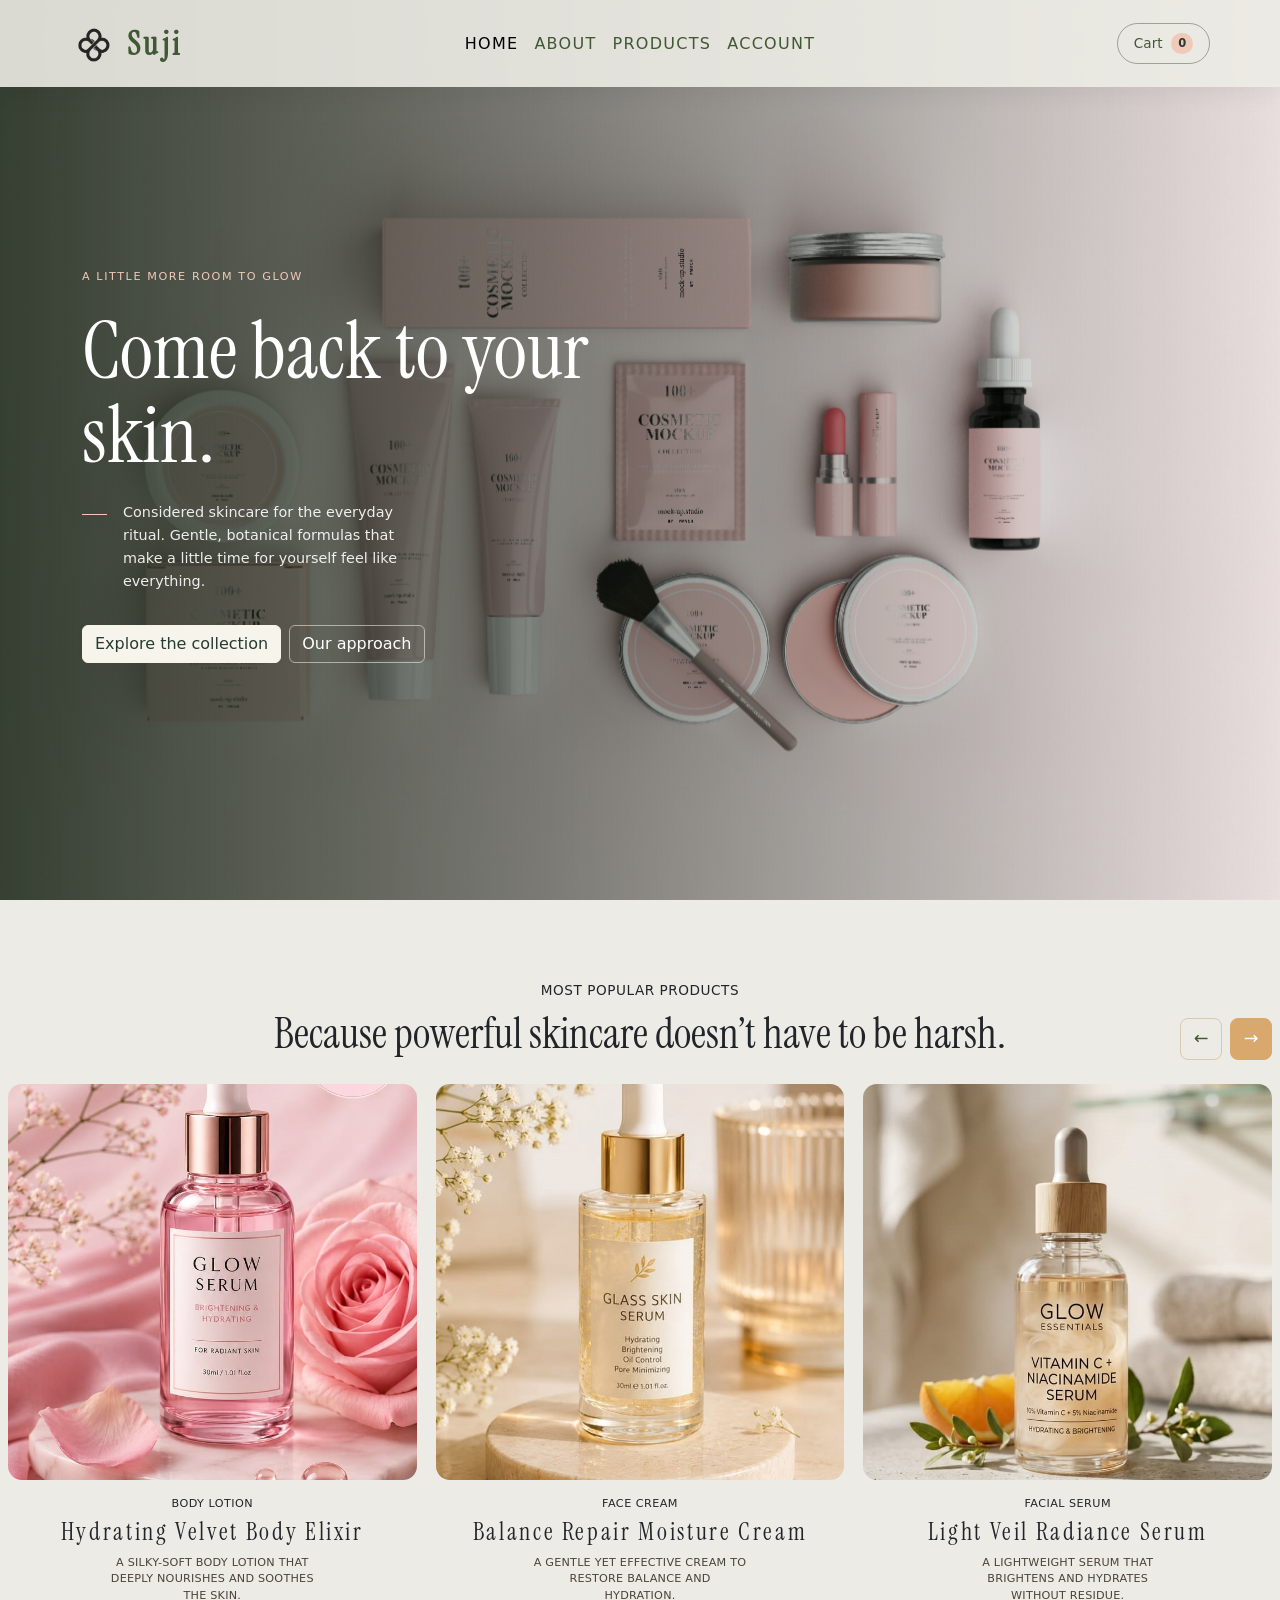
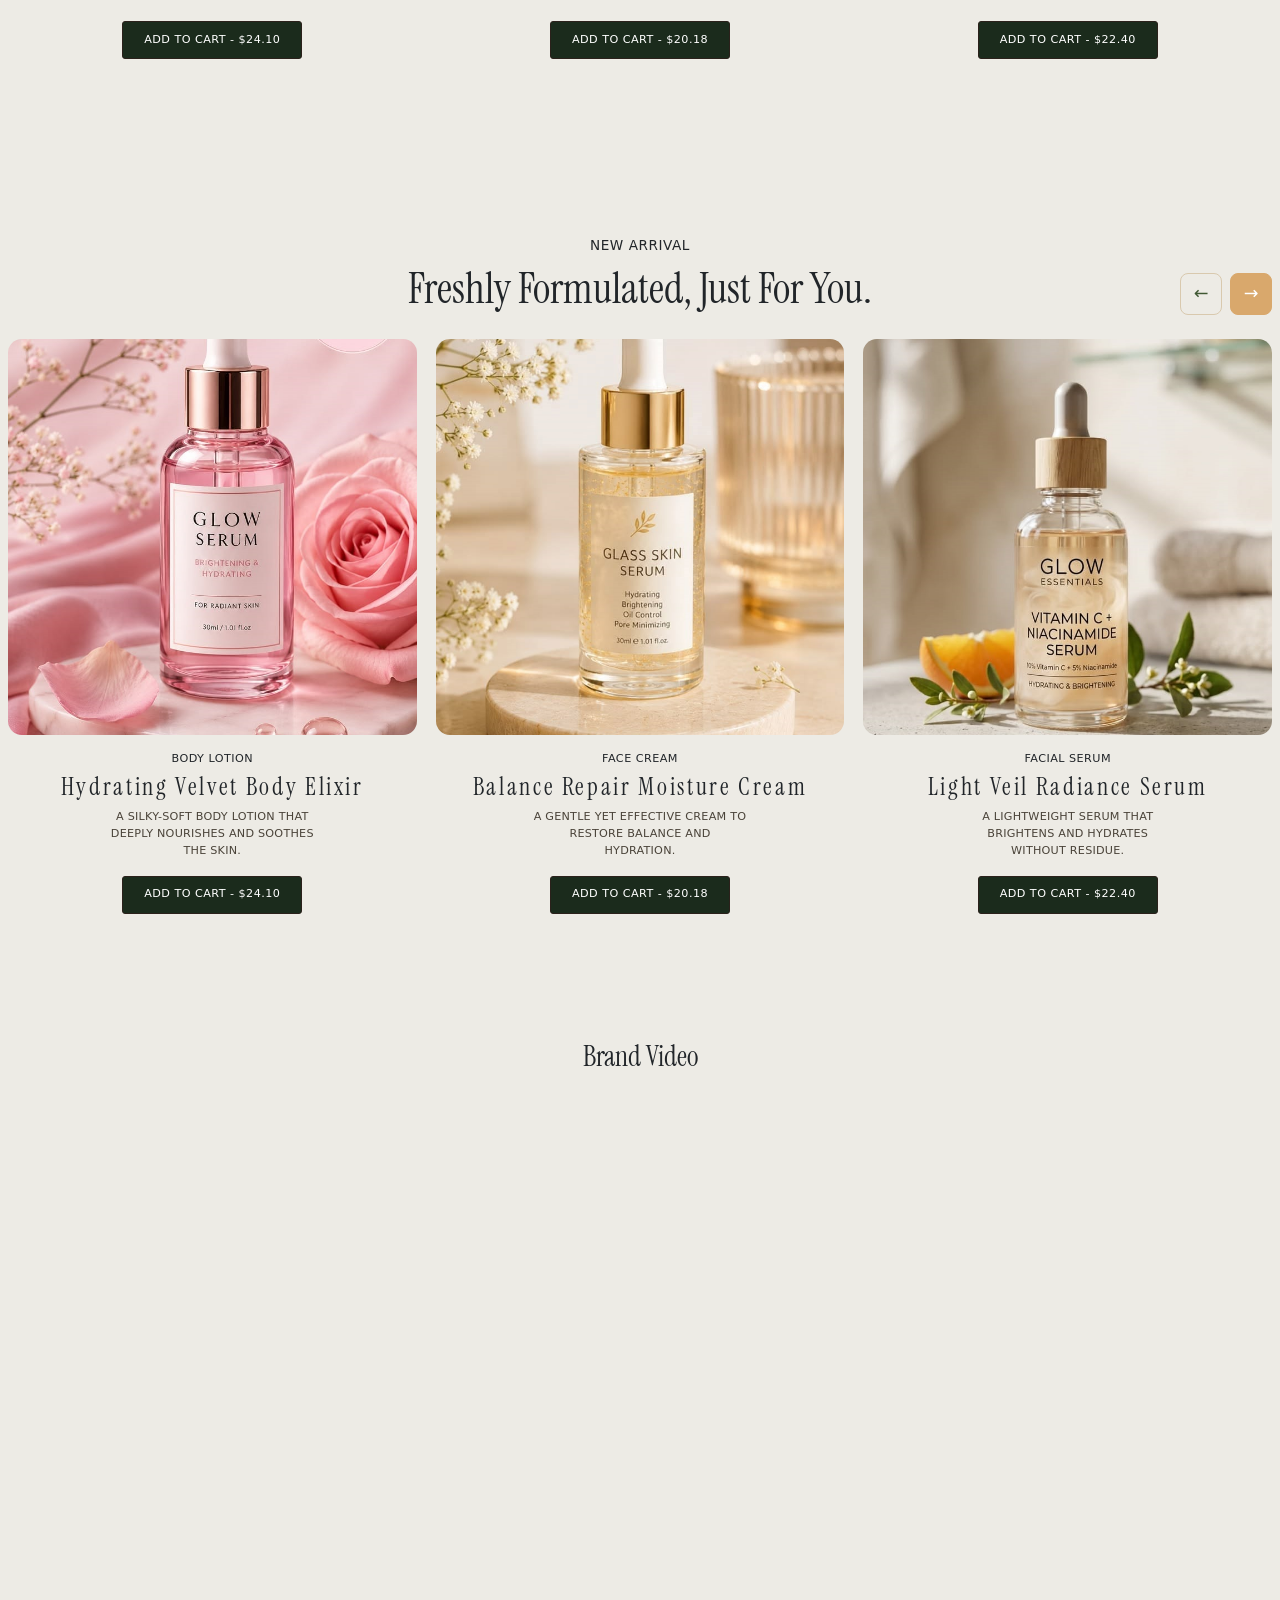
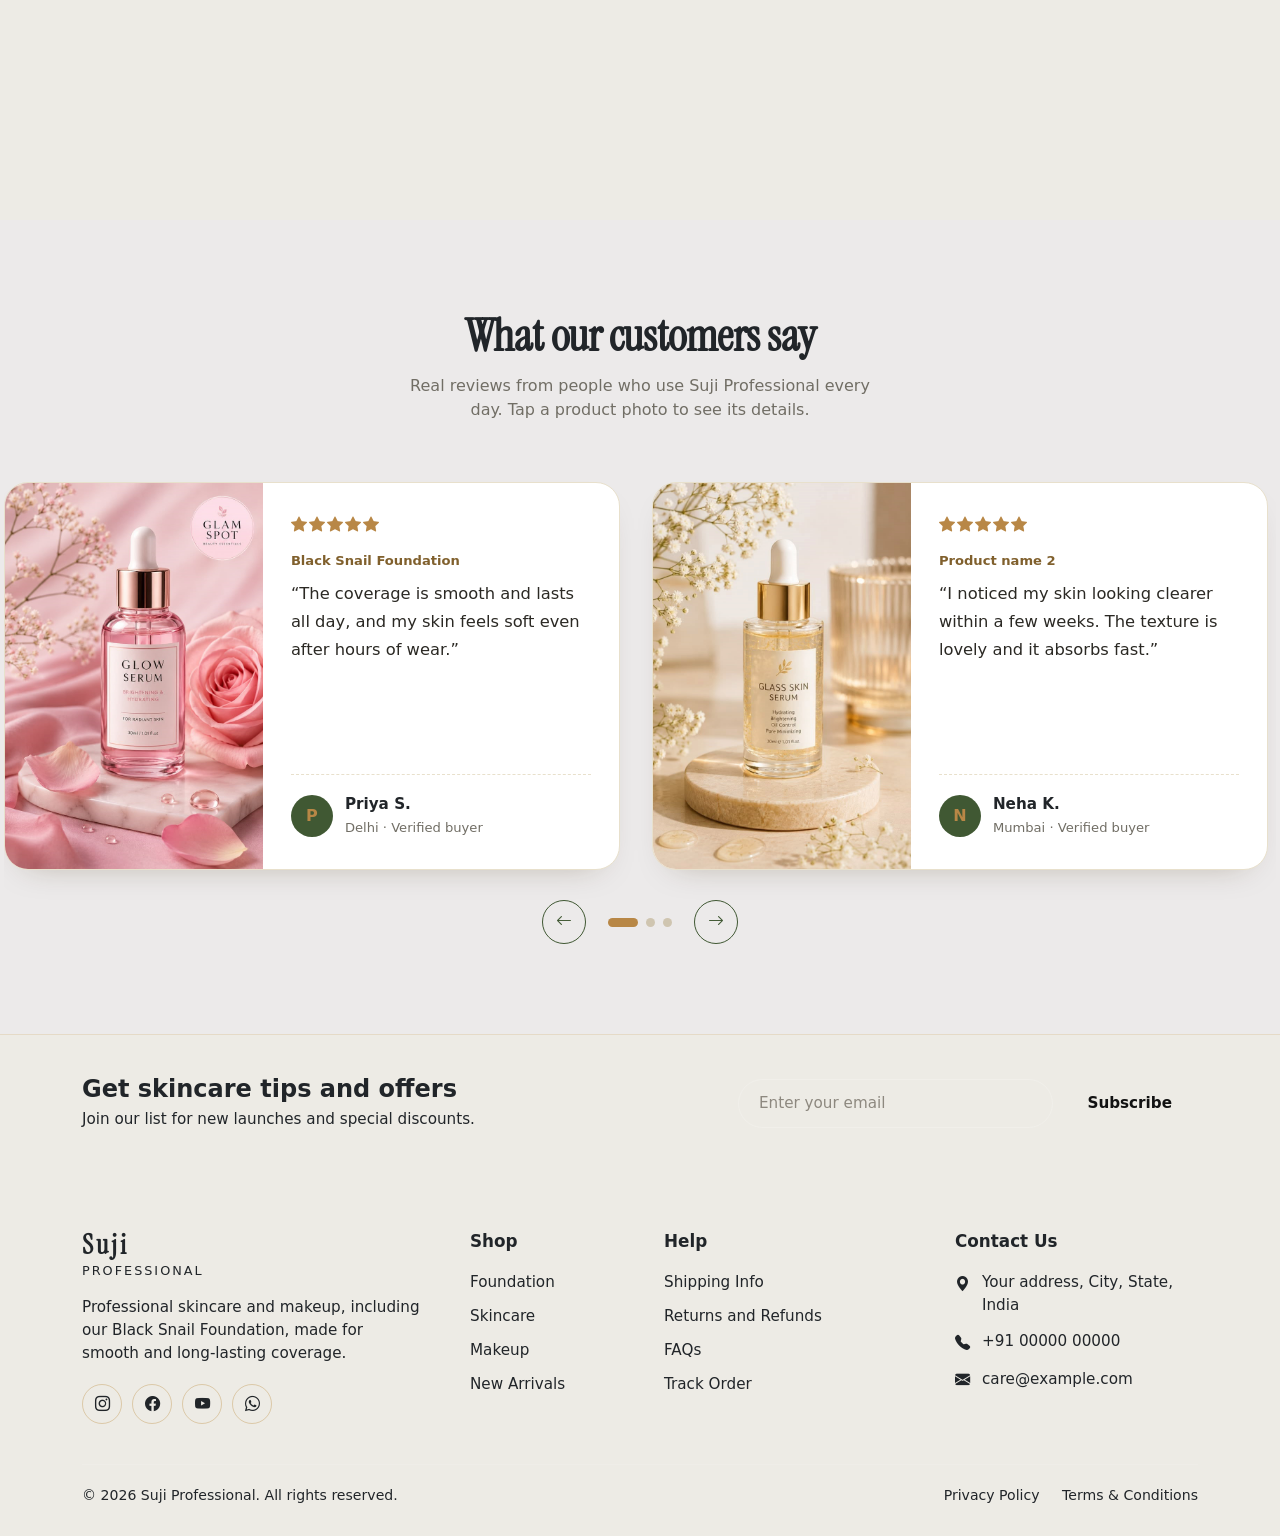
==== index.html @ 07b355a0 "latestproductdetails" ====
<!DOCTYPE html>
<html lang="en">
<head>
    <meta charset="UTF-8">
    <meta name="viewport" content="width=device-width, initial-scale=1.0">
    <title>Skincare</title>
    <link rel="stylesheet" href="css/index.css">
     <!-- Bootstrap CSS -->
  <link href="https://cdn.jsdelivr.net/npm/bootstrap@5.3.3/dist/css/bootstrap.min.css" rel="stylesheet">
  <!-- Google Fonts -->
  <link href="https://fonts.googleapis.com/css2?family=DM+Sans:wght@400;500;600&family=Instrument+Serif&display=swap" rel="stylesheet">
<link href="https://cdn.jsdelivr.net/npm/bootstrap-icons@1.11.3/font/bootstrap-icons.min.css" rel="stylesheet">
</head>
<body>
    <!-- ===== HEADER ===== -->
    <header class="site-header fixed-top">
      <nav class="navbar navbar-expand-lg container">
        <!-- <a class="brand" href="#">Skincare</a> -->
        <a class="brand" href="#">
          <img src="img/logo1.png" alt="">
          <span class="brand-text fs-2 font-bold">Suji</span>
        </a>

        <button class="navbar-toggler border-0" type="button"
                data-bs-toggle="collapse" data-bs-target="#mainNav"
                aria-controls="mainNav" aria-expanded="false" aria-label="Toggle navigation">
          <span class="navbar-toggler-icon"></span>
        </button>

        <div class="collapse navbar-collapse" id="mainNav">
          <ul class="navbar-nav site-nav">
            <li class="nav-item"><a class="nav-link active" href="#">Home</a></li>
            <li class="nav-item"><a class="nav-link" href="#">About</a></li>
            <li class="nav-item"><a class="nav-link" href="#">Products</a></li>
            <li class="nav-item"><a class="nav-link" href="#">Account</a></li>
          </ul>
          <a class="cart-button" href="#" aria-label="Cart, 0 items">
            Cart <span class="cart-count">0</span>
          </a>
        </div>
      </nav>
    </header>

    <!-- ===== HERO ===== -->
    <section class="hero">
      <div id="heroCarousel" class="carousel slide carousel-fade hero-carousel"
           data-bs-ride="carousel" data-bs-interval="5000" data-bs-pause="false"
           data-bs-touch="true" aria-label="Skincare collection">
        <div class="carousel-inner">
          <div class="carousel-item active">
            <img src="img/heroimg7.jpg" class="d-block w-100" alt="">
          </div>
          <div class="carousel-item">
            <img src="img/heroimg4.png" class="d-block w-100" alt="">
          </div>
          <div class="carousel-item">
            <img src="img/heroimg9.jpg" class="d-block w-100" alt="">
          </div>
        </div>
      </div>
      <div class="container hero-content">
        <div class="row align-items-center">
          <div class="col-md-7 col-lg-6 slide-left">
            <p class="eyebrow">A little more room to glow</p>
            <h1>Come back to your skin.</h1>
            <p class="hero-text">
              Considered skincare for the everyday ritual. Gentle, botanical
              formulas that make a little time for yourself feel like everything.
            </p>
            <div class="d-flex flex-wrap gap-2">
              <a href="#" class="btn btn-solid">Explore the collection</a>
              <a href="#" class="btn btn-outline-soft">Our approach</a>
            </div>
          </div>
        </div>
      </div>
    </section> 

    <!-- products -->    
    <section class="products">
    <div class="container">
 
      <div class="products-heading d-flex justify-content-between align-items-end mb-4">
        <div class="reveal">
          <p class="kicker">Most popular products</p>
          <h2>Because powerful skincare doesn’t have to be harsh.</h2>
        </div>
        <div class="d-flex gap-2">
          <button class="arrow-btn" id="prevBtn" aria-label="Previous products">&larr;</button>
          <button class="arrow-btn filled" id="nextBtn" aria-label="Next products">&rarr;</button>
        </div>
      </div>
 
      <div class="product-track" id="productTrack">
 
        <article class="product-card reveal" style="--d: 0s">
          <a class="product-image-link" href="productdetail.html?id=1" aria-label="View Hydrating Velvet Body Elixir details">
            <img src="img/products/product1.jpg" alt="Hydrating Velvet Body Elixir">
          </a>
          <p class="product-type">Body lotion</p>
          <h3 class="product-name">Hydrating Velvet Body Elixir</h3>
          <p class="product-desc">A silky-soft body lotion that deeply nourishes and soothes the skin.</p>
          <a href="#" class="btn btn-cart">Add to cart - $24.10</a>
        </article>
 
        <article class="product-card reveal" style="--d: 0.15s">
          <a class="product-image-link" href="productdetail.html?id=2" aria-label="View Balance Repair Moisture Cream details">
            <img src="img/products/product2.jpg" alt="Balance Repair Moisture Cream">
          </a>
          <p class="product-type">Face cream</p>
          <h3 class="product-name">Balance Repair Moisture Cream</h3>
          <p class="product-desc">A gentle yet effective cream to restore balance and hydration.</p>
          <a href="#" class="btn btn-cart">Add to cart - $20.18</a>
        </article>
 
        <article class="product-card reveal" style="--d: 0.3s">
          <a class="product-image-link" href="productdetail.html?id=3" aria-label="View Light Veil Radiance Serum details">
            <img src="img/products/product3.jpg" alt="Light Veil Radiance Serum">
          </a>
          <p class="product-type">Facial serum</p>
          <h3 class="product-name">Light Veil Radiance Serum</h3>
          <p class="product-desc">A lightweight serum that brightens and hydrates without residue.</p>
          <a href="#" class="btn btn-cart">Add to cart - $22.40</a>
        </article>
        <article class="product-card reveal" style="--d: 0.3s">
          <a class="product-image-link" href="productdetail.html?id=4" aria-label="View Daily Glow Face Serum details">
            <img src="img/products/product4.jpg" alt="Daily Glow Face Serum">
          </a>
          <p class="product-type">Facial serum</p>
          <h3 class="product-name">Daily Glow Face Serum</h3>
          <p class="product-desc">A daily serum with a smooth, lightweight feel to leave skin looking fresh and radiant.</p>
          <a href="#" class="btn btn-cart">Add to cart - $22.40</a>
        </article>
        <article class="product-card reveal" style="--d: 0.3s">
          <a class="product-image-link" href="productdetail.html?id=5" aria-label="View Botanical Hydration Cream details">
            <img src="img/products/product5.jpg" alt="Botanical Hydration Cream">
          </a>
          <p class="product-type">Face cream</p>
          <h3 class="product-name">Botanical Hydration Cream</h3>
          <p class="product-desc">A comforting daily moisturiser that leaves skin feeling soft, calm, and hydrated.</p>
          <a href="#" class="btn btn-cart">Add to cart - $22.40</a>
        </article>
        <article class="product-card reveal" style="--d: 0.3s">
          <a class="product-image-link" href="productdetail.html?id=6" aria-label="View Nourishing Skin Essence details">
            <img src="img/products/product6.jpg" alt="Nourishing Skin Essence">
          </a>
          <p class="product-type">Skin essence</p>
          <h3 class="product-name">Nourishing Skin Essence</h3>
          <p class="product-desc">A nourishing essence that layers easily into your routine for a fresh, hydrated feel.</p>
          <a href="#" class="btn btn-cart">Add to cart - $22.40</a>
        </article>
        <article class="product-card reveal" style="--d: 0.3s">
          <a class="product-image-link" href="productdetail.html?id=7" aria-label="View Velvet Finish Skin Balm details">
            <img src="img/products/product7.jpg" alt="Velvet Finish Skin Balm">
          </a>
          <p class="product-type">Skin balm</p>
          <h3 class="product-name">Velvet Finish Skin Balm</h3>
          <p class="product-desc">A soft, nourishing balm for a smooth and comfortable everyday finish.</p>
          <a href="#" class="btn btn-cart">Add to cart - $22.40</a>
        </article>
 
        <!-- Aur products chahiye to upar wala article copy karke yahan paste karo -->
 
      </div>
    </div>
  </section>
    <!-- New Arrival -->
    <section class="products">
    <div class="container">
 
      <div class="products-heading d-flex justify-content-between align-items-end mb-4">
        <div class="reveal">
          <p class="kicker">New arrival</p>
          <h2>Freshly Formulated, Just For You.</h2>
        </div>
        <div class="d-flex gap-2">
          <button class="arrow-btn" id="prevBtn" aria-label="Previous products">&larr;</button>
          <button class="arrow-btn filled" id="nextBtn" aria-label="Next products">&rarr;</button>
        </div>
      </div>
 
      <div class="product-track" id="productTrack">
 
        <article class="product-card reveal" style="--d: 0s">
          <a class="product-image-link" href="productdetail.html?id=1" aria-label="View Hydrating Velvet Body Elixir details">
            <img src="img/products/product1.jpg" alt="Hydrating Velvet Body Elixir">
          </a>
          <p class="product-type">Body lotion</p>
          <h3 class="product-name">Hydrating Velvet Body Elixir</h3>
          <p class="product-desc">A silky-soft body lotion that deeply nourishes and soothes the skin.</p>
          <a href="#" class="btn btn-cart">Add to cart - $24.10</a>
        </article>
 
        <article class="product-card reveal" style="--d: 0.15s">
          <a class="product-image-link" href="productdetail.html?id=2" aria-label="View Balance Repair Moisture Cream details">
            <img src="img/products/product2.jpg" alt="Balance Repair Moisture Cream">
          </a>
          <p class="product-type">Face cream</p>
          <h3 class="product-name">Balance Repair Moisture Cream</h3>
          <p class="product-desc">A gentle yet effective cream to restore balance and hydration.</p>
          <a href="#" class="btn btn-cart">Add to cart - $20.18</a>
        </article>
 
        <article class="product-card reveal" style="--d: 0.3s">
          <a class="product-image-link" href="productdetail.html?id=3" aria-label="View Light Veil Radiance Serum details">
            <img src="img/products/product3.jpg" alt="Light Veil Radiance Serum">
          </a>
          <p class="product-type">Facial serum</p>
          <h3 class="product-name">Light Veil Radiance Serum</h3>
          <p class="product-desc">A lightweight serum that brightens and hydrates without residue.</p>
          <a href="#" class="btn btn-cart">Add to cart - $22.40</a>
        </article>
        <article class="product-card reveal" style="--d: 0.3s">
          <a class="product-image-link" href="productdetail.html?id=4" aria-label="View Daily Glow Face Serum details">
            <img src="img/products/product4.jpg" alt="Daily Glow Face Serum">
          </a>
          <p class="product-type">Facial serum</p>
          <h3 class="product-name">Daily Glow Face Serum</h3>
          <p class="product-desc">A daily serum with a smooth, lightweight feel to leave skin looking fresh and radiant.</p>
          <a href="#" class="btn btn-cart">Add to cart - $22.40</a>
        </article>
        <article class="product-card reveal" style="--d: 0.3s">
          <a class="product-image-link" href="productdetail.html?id=5" aria-label="View Botanical Hydration Cream details">
            <img src="img/products/product5.jpg" alt="Botanical Hydration Cream">
          </a>
          <p class="product-type">Face cream</p>
          <h3 class="product-name">Botanical Hydration Cream</h3>
          <p class="product-desc">A comforting daily moisturiser that leaves skin feeling soft, calm, and hydrated.</p>
          <a href="#" class="btn btn-cart">Add to cart - $22.40</a>
        </article>
        <article class="product-card reveal" style="--d: 0.3s">
          <a class="product-image-link" href="productdetail.html?id=6" aria-label="View Nourishing Skin Essence details">
            <img src="img/products/product6.jpg" alt="Nourishing Skin Essence">
          </a>
          <p class="product-type">Skin essence</p>
          <h3 class="product-name">Nourishing Skin Essence</h3>
          <p class="product-desc">A nourishing essence that layers easily into your routine for a fresh, hydrated feel.</p>
          <a href="#" class="btn btn-cart">Add to cart - $22.40</a>
        </article>
        <article class="product-card reveal" style="--d: 0.3s">
          <a class="product-image-link" href="productdetail.html?id=7" aria-label="View Velvet Finish Skin Balm details">
            <img src="img/products/product7.jpg" alt="Velvet Finish Skin Balm">
          </a>
          <p class="product-type">Skin balm</p>
          <h3 class="product-name">Velvet Finish Skin Balm</h3>
          <p class="product-desc">A soft, nourishing balm for a smooth and comfortable everyday finish.</p>
          <a href="#" class="btn btn-cart">Add to cart - $22.40</a>
        </article>
 
        <!-- Aur products chahiye to upar wala article copy karke yahan paste karo -->
 
      </div>
    </div>
  </section>
  
  <!-- Brand Video -->
  <section class="brand-video">
    <p class="text-center fs-3" >Brand Video</p>
    <iframe src="https://www.youtube.com/embed/EGFBISVMj7I" title="ANJO PROFESSIONAL BLACK SNAIL FOUNDATION" frameborder="0" allow="accelerometer; autoplay; clipboard-write; encrypted-media; gyroscope; picture-in-picture; web-share" referrerpolicy="strict-origin-when-cross-origin" allowfullscreen>

    </iframe>
  </section>

   <!-- testimonial -->
  <section class="reviews" id="reviews">
  <div class="container">
 
    <div class="reviews-head">
      <h2>What our customers say</h2>
      <p>Real reviews from people who use Suji Professional every day. Tap a product photo to see its details.</p>
    </div>
 
    <div class="track" id="track" tabindex="0" aria-label="Customer reviews"></div>
 
    <div class="controls">
      <button class="arrow" id="prev" aria-label="Previous reviews"><i class="bi bi-arrow-left"></i></button>
      <div class="dots" id="dots"></div>
      <button class="arrow" id="next" aria-label="Next reviews"><i class="bi bi-arrow-right"></i></button>
    </div>
 
  </div>
</section>
 
<!-- Product details modal -->
<div class="modal fade p-modal" id="productModal" tabindex="-1" aria-labelledby="pTitle" aria-hidden="true">
  <div class="modal-dialog modal-dialog-centered modal-lg">
    <div class="modal-content">
      <button type="button" class="btn-close p-close" data-bs-dismiss="modal" aria-label="Close"></button>
      <div class="row g-0">
        <div class="col-md-5 p-img"><img id="pImg" src="" alt=""></div>
        <div class="col-md-7 p-info">
          <div class="stars" id="pStars"></div>
          <h3 id="pTitle"></h3>
          <div class="p-price" id="pPrice"></div>
          <p class="p-desc" id="pDesc"></p>
          <ul class="p-list" id="pList"></ul>
          <a href="#" class="p-btn" id="pLink">Shop now</a>
        </div>
      </div>
    </div>
  </div>
</div>

<!-- footer -->
  <footer class="site-footer">
 
  <!-- Newsletter -->
  <div class="newsletter">
    <div class="container">
      <div class="row align-items-center">
        <div class="col-lg-6">
          <h4>Get skincare tips and offers</h4>
          <p>Join our list for new launches and special discounts.</p>
        </div>
        <div class="col-lg-6">
          <form class="news-form" onsubmit="return false;">
            <input type="email" placeholder="Enter your email" aria-label="Email address" required>
            <button type="submit">Subscribe</button>
          </form>
        </div>
      </div>
    </div>
  </div>
 
  <!-- Footer -->
  <div class="footer-main">
    <div class="container">
      <div class="row g-5">
 
        <div class="col-lg-4 col-md-6">
          <div class="brand">Suji</div>
          <div class="brand-sub">Professional</div>
          <p>Professional skincare and makeup, including our Black Snail Foundation, made for smooth and long-lasting coverage.</p>
          <div class="social">
            <a href="#" aria-label="Instagram"><i class="bi bi-instagram"></i></a>
            <a href="#" aria-label="Facebook"><i class="bi bi-facebook"></i></a>
            <a href="#" aria-label="YouTube"><i class="bi bi-youtube"></i></a>
            <a href="#" aria-label="WhatsApp"><i class="bi bi-whatsapp"></i></a>
          </div>
        </div>
 
        <div class="col-lg-2 col-md-6 col-6">
          <h5>Shop</h5>
          <ul class="footer-links">
            <li><a href="#">Foundation</a></li>
            <li><a href="#">Skincare</a></li>
            <li><a href="#">Makeup</a></li>
            <li><a href="#">New Arrivals</a></li>
          </ul>
        </div>
 
        <div class="col-lg-3 col-md-6 col-6">
          <h5>Help</h5>
          <ul class="footer-links">
            <li><a href="#">Shipping Info</a></li>
            <li><a href="#">Returns and Refunds</a></li>
            <li><a href="#">FAQs</a></li>
            <li><a href="#">Track Order</a></li>
          </ul>
        </div>
 
        <div class="col-lg-3 col-md-6">
          <h5>Contact Us</h5>
          <ul class="footer-contact">
            <li><i class="bi bi-geo-alt-fill"></i><span>Your address, City, State, India</span></li>
            <li><i class="bi bi-telephone-fill"></i><a href="tel:+910000000000">+91 00000 00000</a></li>
            <li><i class="bi bi-envelope-fill"></i><a href="mailto:care@example.com">care@example.com</a></li>
          </ul>
        </div>
 
      </div>
 
      <div class="footer-bottom d-flex flex-column flex-md-row justify-content-between align-items-center gap-2">
        <span>&copy; 2026 Suji Professional. All rights reserved.</span>
        <div>
          <a href="#">Privacy Policy</a>
          <a href="#">Terms &amp; Conditions</a>
        </div>
      </div>
    </div>
  </div>
 
</footer>
 
  <!-- <div class="footer-line"></div> -->
<script src="https://cdn.jsdelivr.net/npm/bootstrap@5.3.3/dist/js/bootstrap.bundle.min.js"></script>
 <script>
    const siteHeader = document.querySelector('.site-header');
    const updateHeaderOnScroll = () => {
      siteHeader.classList.toggle('scrolled', window.scrollY > 60);
    };
    updateHeaderOnScroll();
    window.addEventListener('scroll', updateHeaderOnScroll, { passive: true });

     // 1) Scroll reveal: element screen mein aate hi neeche se upar aayega
    const revealItems = document.querySelectorAll('.reveal');
    const observer = new IntersectionObserver((entries) => {
      entries.forEach((entry) => {
        entry.target.classList.toggle('show', entry.isIntersecting);
      });
    }, { threshold: 0.05 });
    revealItems.forEach((el) => observer.observe(el));
 
    // 2) Arrow buttons: slider ko left/right scroll karo
    const productTrack = document.getElementById('productTrack');
    const step = () => productTrack.querySelector('.product-card').offsetWidth + 19; // card + gap
    const cartCount = document.querySelector('.cart-count');
    let itemsInCart = Number(localStorage.getItem('sujiCartCount')) || 0;
    const updateCartCount = () => {
      cartCount.textContent = itemsInCart;
      document.querySelector('.cart-button').setAttribute('aria-label', `Cart, ${itemsInCart} items`);
    };
    updateCartCount();
 
    document.addEventListener('click', (event) => {
      const addButton = event.target.closest('.btn-cart');
      if (!addButton) return;
 
      event.preventDefault();
      itemsInCart += 1;
      localStorage.setItem('sujiCartCount', itemsInCart);
      updateCartCount();
    });

    document.getElementById('nextBtn').addEventListener('click', () => {
      productTrack.scrollBy({ left: step(), behavior: 'smooth' });
    });
    document.getElementById('prevBtn').addEventListener('click', () => {
      productTrack.scrollBy({ left: -step(), behavior: 'smooth' });
    });
    
    /* testimonial */
    
  // ---- Edit or add reviews here (these are sample texts, replace with real reviews) ----
  const reviews = [
    {
      name:"Priya S.", city:"Delhi", rating:5, img:"img/products/product1.jpg",
      quote:"The coverage is smooth and lasts all day, and my skin feels soft even after hours of wear.",
      product:"Black Snail Foundation", price:"₹999", link:"#",
      desc:"A lightweight foundation with black snail extract for an even, natural finish.",
      points:["Smooth, buildable coverage","Lightweight, comfortable feel","Suitable for everyday wear"]
    },
    {
      name:"Neha K.", city:"Mumbai", rating:5, img:"img/products/product2.jpg",
      quote:"I noticed my skin looking clearer within a few weeks. The texture is lovely and it absorbs fast.",
      product:"Product name 2", price:"₹799", link:"#",
      desc:"Add a short description of this product here.",
      points:["Key benefit one","Key benefit two","Key benefit three"]
    },
    {
      name:"Simran A.", city:"Chandigarh", rating:4, img:"img/products/product3.jpg",
      quote:"Great quality for the price. It blends easily and does not feel heavy on my face.",
      product:"Product name 3", price:"₹699", link:"#",
      desc:"Add a short description of this product here.",
      points:["Key benefit one","Key benefit two","Key benefit three"]
    },
    {
      name:"Ritu M.", city:"Jaipur", rating:5, img:"img/products/product4.jpg",
      quote:"My go-to for events. The finish looks polished in photos and stays put through the day.",
      product:"Product name 4", price:"₹899", link:"#",
      desc:"Add a short description of this product here.",
      points:["Key benefit one","Key benefit two","Key benefit three"]
    },
    {
      name:"Ananya R.", city:"Pune", rating:5, img:"img/products/product5.jpg",
      quote:"Gentle on my sensitive skin and the packaging feels premium. Will order again.",
      product:"Product name 5", price:"₹849", link:"#",
      desc:"Add a short description of this product here.",
      points:["Key benefit one","Key benefit two","Key benefit three"]
    },
    {
      name:"Kavya D.", city:"Lucknow", rating:5, img:"img/products/product6.jpg",
      quote:"Shade match was easy and the result looks natural, not cakey. Highly recommend.",
      product:"Product name 6", price:"₹949", link:"#",
      desc:"Add a short description of this product here.",
      points:["Key benefit one","Key benefit two","Key benefit three"]
    }
  ];
 
  const testimonialTrack = document.getElementById('track');
  const dotsEl = document.getElementById('dots');
  const stars = n => '<i class="bi bi-star-fill"></i>'.repeat(n) + '<i class="bi bi-star"></i>'.repeat(5 - n);
 
  // Build cards
  testimonialTrack.innerHTML = reviews.map((r, i) => `
    <article class="r-card">
      <button class="r-img" data-i="${i}" aria-label="View details of ${r.product}">
        <img src="${r.img}" alt="${r.product}" loading="lazy">
        <span class="badge-view"><i class="bi bi-eye me-1"></i>View product</span>
      </button>
      <div class="r-body">
        <div class="stars" aria-label="${r.rating} out of 5 stars">${stars(r.rating)}</div>
        <div class="r-product">${r.product}</div>
        <p class="r-quote">&ldquo;${r.quote}&rdquo;</p>
        <div class="r-user">
          <div class="avatar">${r.name.charAt(0)}</div>
          <div><strong>${r.name}</strong><span>${r.city} &middot; Verified buyer</span></div>
        </div>
      </div>
    </article>`).join('');
 
  // Modal
  const modal = new bootstrap.Modal(document.getElementById('productModal'));
  testimonialTrack.addEventListener('click', e => {
    const btn = e.target.closest('.r-img');
    if(!btn) return;
    const r = reviews[btn.dataset.i];
    pImg.src = r.img; pImg.alt = r.product;
    pTitle.textContent = r.product;
    pPrice.textContent = r.price;
    pDesc.textContent = r.desc;
    pStars.innerHTML = stars(r.rating);
    pList.innerHTML = r.points.map(p => `<li>${p}</li>`).join('');
    pLink.href = r.link;
    modal.show();
  });
 
  // Dots and arrows
  const pageStops = () => {
    const cards = [...testimonialTrack.querySelectorAll('.r-card')];
    if (!cards.length) return [0];

    const style = getComputedStyle(testimonialTrack);
    const gap = parseFloat(style.gap) || 0;
    const horizontalPadding = (parseFloat(style.paddingLeft) || 0) + (parseFloat(style.paddingRight) || 0);
    const availableWidth = testimonialTrack.clientWidth - horizontalPadding;
    const cardStep = cards[0].getBoundingClientRect().width + gap;
    const cardsPerPage = Math.max(1, Math.floor((availableWidth + gap) / cardStep));
    const pageCount = Math.ceil(cards.length / cardsPerPage);

    return Array.from({length: pageCount}, (_, page) => {
      const card = cards[Math.min(page * cardsPerPage, cards.length - 1)];
      return Math.min(card.offsetLeft - cards[0].offsetLeft, testimonialTrack.scrollWidth - testimonialTrack.clientWidth);
    });
  };
 
  function buildDots(){
    dotsEl.innerHTML = Array.from({length:pageStops().length}, (_, i) =>
      `<button aria-label="Go to page ${i+1}" data-p="${i}"></button>`).join('');
    updateDots();
  }
  function updateDots(){
    const stops = pageStops();
    const cur = stops.reduce((closest, left, i) =>
      Math.abs(left - testimonialTrack.scrollLeft) < Math.abs(stops[closest] - testimonialTrack.scrollLeft) ? i : closest, 0);
    [...dotsEl.children].forEach((d, i) => d.classList.toggle('active', i === cur));
  }
  function movePage(direction){
    const stops = pageStops();
    const current = stops.reduce((closest, left, i) =>
      Math.abs(left - testimonialTrack.scrollLeft) < Math.abs(stops[closest] - testimonialTrack.scrollLeft) ? i : closest, 0);
    const destination = Math.max(0, Math.min(stops.length - 1, current + direction));
    testimonialTrack.scrollTo({left: stops[destination], behavior: 'smooth'});
  }
  dotsEl.addEventListener('click', e => {
    const b = e.target.closest('button'); if(!b) return;
    testimonialTrack.scrollTo({left: pageStops()[b.dataset.p], behavior: 'smooth'});
  });
  document.getElementById('next').onclick = () => movePage(1);
  document.getElementById('prev').onclick = () => movePage(-1);
  testimonialTrack.addEventListener('scroll', () => requestAnimationFrame(updateDots));
  window.addEventListener('resize', buildDots);
  buildDots();

  </script>

</body>
</html>
---- css/index.css ----
:root {
      --cream: #edebe5;
      /* --cream:#B5AFAA; */
      --green: #3d4f38;
      --ink: #405833;
      --clay: #c0674a;
      --line: #e8e0cc;
    }
 
    body {
      background: var(--cream) !important;
      color: var(--ink);
      font-family: 'DM Sans', sans-serif;
    }
 
    /* ---------- Navbar ---------- */
    .site-header {
      padding: 0.35rem 0;
      background: rgba(237, 235, 229, 0.9);
      backdrop-filter: blur(14px);
      -webkit-backdrop-filter: blur(14px);
      box-shadow: 0 4px 24px rgba(24, 31, 22, 0.08);
    }
    .site-header .navbar {
      position: relative;
      min-height: 76px;
    }
    .brand {
      display: inline-flex;
      align-items: center;
      gap: 0.55rem;
      font-family: 'Instrument Serif', serif;
      font-size: 3rem;
      color: var(--ink);
      text-decoration: none;
      font-weight: 600;
      letter-spacing: 0.07em;
      line-height: 1;
    }
    .brand img {
      width: 3rem;
      height: 3rem;
      object-fit: contain;
    }
    .brand:hover { color: var(--green); }
 
    .site-nav .nav-link {
      color: var(--ink);
      font-size: 1rem;
      font-weight: 400;
      letter-spacing: 0.08em;
      text-transform: uppercase;
      padding: 0.5rem 0.9rem;
    }
    .site-nav .nav-link:hover,
    .site-nav .nav-link.active {
      color: var(--clay);
    }
    .cart-button {
      display: inline-flex;
      align-items: center;
      gap: 0.55rem;
      padding: 0.55rem 1rem;
      border: 1px solid rgba(61, 79, 56, 0.45);
      border-radius: 999px;
      color: var(--ink);
      font-size: 0.85rem;
      text-decoration: none;
      transition: color 0.25s ease, background-color 0.25s ease, border-color 0.25s ease;
    }
    .cart-button:hover {
      color: var(--ink);
      background: rgba(61, 79, 56, 0.08);
    }
    .cart-count {
      display: grid;
      width: 1.35rem;
      height: 1.35rem;
      place-items: center;
      border-radius: 50%;
      background: #f0c9b8;
      color: #263b32;
      font-size: 0.72rem;
      font-weight: 600;
    }
    .navbar-toggler {
      color: var(--ink);
    }
    .navbar-toggler-icon {
      filter: none;
    }
 
    /* ---------- Hero text ---------- */
    .hero {
      position: relative;
      display: flex;
      align-items: center;
      height: 100vh;
      height: 100svh;
      padding: 7rem 0 5rem;
      color: #fff;
      overflow: hidden;
    }
    .hero > .hero-carousel {
      position: absolute;
      inset: 0;
      width: 100%;
      height: 100%;
      z-index: 0;
    }
    .hero-carousel,
    .hero-carousel .carousel-inner,
    .hero-carousel .carousel-item {
      position: absolute;
      inset: 0;
      z-index: 0;
      height: 100%;
    }
    .hero-carousel .carousel-item img {
      width: 100%;
      height: 100%;
      object-fit: cover;
      object-position: center;
    }
    .hero-carousel.carousel-fade .carousel-item {
      transition: opacity 1.2s ease-in-out;
    }
    .hero::after {
      content: "";
      position: absolute;
      inset: 0;
      z-index: 1;
      pointer-events: none;
      background: linear-gradient(90deg, rgba(29, 41, 26, 0.88) 0%, rgba(20, 28, 18, 0.52) 42%, transparent 100%);
    }
    .hero-content {
      position: relative;
      z-index: 2;
      width: 100%;
    }
 
    .eyebrow {
      color: #f0c9b8;
      font-size: 0.7rem;
      letter-spacing: 0.14em;
      text-transform: uppercase;
      margin-bottom: 1.5rem;
    }
 
    .hero h1 {
      font-family: 'Instrument Serif', serif;
      font-weight: 400;
      font-size: clamp(3rem, 7vw, 5rem);
      line-height: 1.05;
      margin-bottom: 1.5rem;
      
    }
 
    .hero-text {
      display: flex;
      gap: 1rem;
      align-items: flex-start;
      max-width: 22rem;
      font-size: 0.9rem;
      line-height: 1.6;
      color: rgba(255, 255, 255, 0.9);
      margin-bottom: 2rem;
    }
    .hero-text::before {
      content: "";
      flex: 0 0 25px;
      height: 1px;
      background: #f0c9b8;
      margin-top: 0.8rem;
    }
 
    /* ---------- Buttons ---------- */
    .btn-solid {
      background: #f7f4eb !important;
      color: #263b32 !important;
      border: 1px solid #f7f4eb !important;
      border-radius: 50px;
      padding: 0.8rem 1.45rem;
      font-size: 0.75rem;
      font-weight: 600;
      transition: background 0.2s ease, color 0.2s ease, transform 0.2s ease;
    }
    .btn-solid:hover {
      background: #e7e2d5 !important;
      border-color: #e7e2d5 !important;
      color: #263b32 !important;
      transform: translateY(-2px);
    }
 
    .btn-outline-soft {
      background: transparent !important;
      color: #fff !important;
      border: 1px solid rgba(247, 244, 235, 0.55) !important;
      border-radius: 50px;
      padding: 0.8rem 1.45rem;
      font-size: 0.75rem;
      font-weight: 600;
      transition: background 0.2s ease, border-color 0.2s ease, transform 0.2s ease;
    }
    .btn-outline-soft:hover {
      background: rgba(247, 244, 235, 0.12) !important;
      border-color: rgba(247, 244, 235, 0.85) !important;
      color: #fff !important;
      transform: translateY(-2px);
    }
 
    .footer-line { border-top: 1px solid var(--line); }
 
    @media (max-width: 767px) {
      .hero {
        height: 100vh;
        height: 100svh;
        padding: 4rem 0;
      }
      .hero-carousel .carousel-item img { object-position: 58% center; }
      .hero::after {
        background: linear-gradient(90deg, rgba(20, 28, 18, 0.82), rgba(20, 28, 18, 0.38));
      }
    }

    @media (min-width: 992px) {
      .site-header .navbar-collapse {
        display: flex !important;
        justify-content: center;
      }
      .site-nav {
        position: absolute;
        left: 50%;
        margin: 0;
        transform: translateX(-50%);
      }
      .cart-button {
        position: absolute;
        right: 0;
      }
    }

    @media (max-width: 991.98px) {
      .site-header .navbar-collapse {
        margin-top: 0.5rem;
        padding: 1rem;
        border: 1px solid rgba(61, 79, 56, 0.15);
        border-radius: 1rem;
        background: rgba(237, 235, 229, 0.98);
      }
      .cart-button {
        margin-top: 0.65rem;
      }
      .navbar-toggler {
        box-shadow: none !important;
      }
    }

    body { overflow-x: hidden; } /* slide ke time horizontal scrollbar na aaye */

@keyframes slideFromLeft {
  from { opacity: 0; transform: translateX(-80px); }
  to   { opacity: 1; transform: translateX(0); }
}
@keyframes slideFromRight {
  from { opacity: 0; transform: translateX(80px); }
  to   { opacity: 1; transform: translateX(0); }
}

.slide-left  { animation: slideFromLeft 1s ease-out both; }
.slide-right { animation: slideFromRight 1s ease-out 0.2s both; }

/* ---------- Products section ---------- */
 
    .products { padding: 5rem 0; }
    .products-heading {
      position: relative;
      justify-content: center !important;
      padding-inline: 56px;
    }
    .products-heading > .reveal {
      flex: 1 1 100%;
      text-align: center;
    }
    .products-heading > .d-flex {
      position: absolute;
      right: 0;
      bottom: 0;
    }
    /* .products > .container {
  max-width: none;
  padding-inline: clamp(16px, 3vw, 48px);
} */
 
    .products .kicker {
      font-size: 0.85rem;
      letter-spacing: 0.04em;
      text-transform: uppercase;
      margin-bottom: 0.6rem;
      text-align: center;
    }
    .products h2 {
      font-family: 'Instrument Serif', serif;
      font-weight: 400;
      font-size: clamp(1.9rem, 3.5vw, 2.6rem);
      line-height: 1.2;
      max-width: none;
      margin: 0 auto;
      text-align: center;
      white-space: nowrap;
    }
    @media (max-width: 575px) {
      .products-heading {
        flex-direction: column;
        align-items: center !important;
        padding-inline: 0;
      }
      .products-heading > .d-flex {
        position: static;
        margin-top: 1rem;
      }
      .products h2 {
        white-space: normal;
      }
    }
 
    /* arrows */
    .arrow-btn {
      width: 42px;
      height: 42px;
      border-radius: 8px;
      border: 1px solid #d9c9ae;
      background: transparent;
      color: var(--ink);
      font-size: 1.1rem;
      line-height: 1;
      cursor: pointer;
      transition: background 0.2s;
    }
    .arrow-btn:hover { background: #ecdfc8; }
    .arrow-btn.filled { background: #d9a86c; border-color: #d9a86c; color: #fff; }
    .arrow-btn.filled:hover { background: #c8955a; }
 
    /* slider track */
    /* .product-track {
      --gap: 1.2rem;
      display: flex;
      gap: var(--gap);
      overflow-x: auto;
      scroll-snap-type: x mandatory;
      scrollbar-width: none;          
      padding-bottom: 1rem;
      
    } */
  
   .products .container {
  max-width: 1500px;
  padding-inline: 8px;
}

  .product-track {
  --gap: 1.2rem;
  display: flex;
  gap: var(--gap);
  overflow-x: auto;
  overflow-y: hidden;
  scroll-snap-type: x mandatory;
  scrollbar-width: none;
  padding-bottom: 5rem;
  margin-bottom: -4rem;
}
    .product-track::-webkit-scrollbar { display: none; } /* Chrome/Edge */
 
    .product-card {
      flex: 0 0 calc((100% - 2 * var(--gap)) / 3);
      scroll-snap-align: start;
      text-align: center;
    }
    .product-card img {
      display: block;
      width: 100%;
      aspect-ratio: 1 / 0.97;
      object-fit: cover;
      background: #e9dfcc;             /* image aane tak beige */
      border-radius: 14px;
      margin-bottom: 1rem;
    }
    .product-image-link {
      display: block;
      cursor: pointer;
    }
    .product-type {
      font-size: 0.7rem;
      letter-spacing: 0.04em;
      text-transform: uppercase;
      margin-bottom: 0.3rem;
    }
    .product-name {
      font-family: 'Instrument Serif', serif;
      font-size: 1.5rem;
      line-height: 1.2;
      margin-bottom: 0.5rem;
      letter-spacing: 0.11em;
      font-weight: 500;
    }
    .product-desc {
      font-size: 0.70rem;
      font-style: 'Instrument Serif', serif;
      text-transform: uppercase;
      letter-spacing: 0.02em;
      max-width: 30ch;
      margin: 0 auto 1rem;
      color: #4a4339;
    }
    .btn.btn-cart {
      background-color: #1b2b1c;
      color: #fff;
      border: 1px solid #2b211b;
      border-radius: 3px;
      padding: 0.6rem 1.3rem;
      font-size: 0.7rem;
      letter-spacing: 0.04em;
      text-transform: uppercase;
    }
    .btn.btn-cart:hover { background-color: #44352b; color: #fff; }
 
    @media (max-width: 991px) {
      .product-card { flex-basis: calc((100% - var(--gap)) / 2); }
    }
    @media (max-width: 575px) {
      .product-card { flex-basis: 85%; }
    }
 
    /* ---------- Scroll reveal (neeche se upar) ---------- */
    .reveal {
      opacity: 0;
      transform: translateY(60px);
      transition: opacity 0.7s ease, transform 0.7s cubic-bezier(0.2, 0.7, 0.2, 1);
    }
    .reveal.show {
      opacity: 1;
      transform: translateY(0);
      transition-delay: var(--d, 0s);   /* ek ek karke aane ke liye */
    }
    .footer-line { border-top: 1px solid var(--line); }
 
    @media (max-width: 767px) {
      .hero { padding-top: 4rem; }
    }

/* Brand Video */
.brand-video{
  width:100%;
  height:90vh;            /* poori screen height */
  display:flex;
  flex-direction:column;
  padding:10px 16px;           /* left-right ka gap */
  
}

.brand-video p{
  margin:0;
  padding:16px 0;          /* heading ke upar-neeche ka gap */
  font-family: 'Instrument Serif', serif;
  ;
}

.brand-video iframe{
  flex:1;                  /* heading ke baad bachi poori height le lega */
  width:100%;
  border:0;
  display:block;
  border-radius:8px;
}

/* footer */
   
   
  .site-footer{ background:var(--bg); color:var(--text); font-size:.95rem; }
 
  /* Newsletter strip */
  .newsletter{ background:var(--bg-soft); padding:40px 0; border-top: 1px solid rgba(201, 166, 107, .25); }
  .newsletter h4{ color:var(--white); font-weight:700; margin:0 0 4px; }
  .newsletter p{ margin:0; }
  .news-form{ display:flex; gap:8px; max-width:460px; margin-left:auto; }
  .news-form input{
    flex:1; min-width:0; background:transparent; color:var(--white);
    border:1px solid rgba(255,255,255,.2); border-radius:50px; padding:12px 20px;
  }
  .news-form input::placeholder{ color:#8d887f; }
  .news-form input:focus{ outline:none; border-color:var(--gold); }
  .news-form button{
    background:var(--gold); color:#121212; border:0; border-radius:50px;
    padding:12px 26px; font-weight:700; transition:background .25s, transform .25s;
  }
  .news-form button:hover{ background:var(--white); transform:translateY(-2px); }
 
  /* Main footer */
  .footer-main{ padding:60px 0 10px; }
  .site-footer h5{ color:var(--white); font-size:1.05rem; font-weight:700; margin-bottom:20px; }
 
  .site-footer .brand{ color:var(--white); font-size:1.7rem; font-weight:800; letter-spacing:3px; margin-bottom:2px; }
  .brand-sub{ color:var(--gold); font-size:.8rem; letter-spacing:2px; text-transform:uppercase; margin-bottom:16px; }
 
  .footer-links{ list-style:none; padding:0; margin:0; }
  .footer-links li{ margin-bottom:11px; }
  .footer-links a{ color:var(--text); text-decoration:none; display:inline-block; transition:color .25s, transform .25s; }
  .footer-links a:hover{ color:var(--gold); transform:translateX(6px); }
 
  .footer-contact{ list-style:none; padding:0; margin:0; }
  .footer-contact li{ display:flex; gap:12px; margin-bottom:13px; }
  .footer-contact i{ color:var(--gold); margin-top:2px; }
  .footer-contact a{ color:var(--text); text-decoration:none; }
  .footer-contact a:hover{ color:var(--gold); }
 
  .social{ display:flex; gap:10px; margin-top:20px; }
  .social a{
    width:40px; height:40px; border-radius:50%; display:flex; align-items:center; justify-content:center;
    border:1px solid rgba(201,166,107,.5); color:var(--gold); text-decoration:none;
    transition:background .25s, color .25s, transform .25s;
  }
  .social a:hover{ background:var(--gold); color:#121212; transform:translateY(-4px); }
 
  /* Bottom bar */
  .footer-bottom{ border-top:1px solid rgba(255,255,255,.1); margin-top:40px; padding:20px 0; font-size:.88rem; }
  .footer-bottom a{ color:var(--text); text-decoration:none; margin-left:18px; }
  .footer-bottom a:hover{ color:var(--gold); }
 
  .site-footer a:focus-visible,.news-form button:focus-visible{ outline:2px solid var(--gold); outline-offset:3px; }
 
  @media (max-width:991px){ .news-form{ margin:16px 0 0; max-width:none; } }
  @media (prefers-reduced-motion:reduce){
    .footer-links a,.social a,.news-form button{ transition:none; }
    .footer-links a:hover,.social a:hover,.news-form button:hover{ transform:none; }
  }

  /* testimonial */
  .reviews{
    --bg: var(--cream);
    --muted: #716e65;
    --gap: 2rem;
    --gold: #b88746;
    --gold-dark: #80602d;
    background: rgb(236, 234, 234);
    padding: 90px 0;
  }
  /* .reviews .container{ max-width:1200px; } */
  .reviews .container {
  max-width: 1500px;
  padding-inline: 8px;
}
 
  /* Heading */
  .reviews-head{ text-align:center; margin-bottom:50px; }
  .reviews-head h2{ font-weight:800; font-size:clamp(1.9rem,4vw,2.8rem); letter-spacing:-.01em; margin:0 0 10px; font-family: 'Instrument Serif', serif; }
  .reviews-head p{ color:var(--muted); max-width:46ch; margin:0 auto; }
 
  /* Scroll track */
  .track{
    display:flex; gap:var(--gap);
    overflow-x:auto; scroll-snap-type:x mandatory; scroll-behavior:smooth;
    padding:10px 4px 30px; margin:0 -4px;
    scrollbar-width:none;
  }
  .track::-webkit-scrollbar{ display:none; }
 
  /* Review card: image left, content right */
  .r-card{
    flex:0 0 calc((100% - var(--gap)) / 2);
    scroll-snap-align:start;
    display:flex; background:#fff; border-radius:24px; overflow:hidden;
    min-height:320px;
    border:1px solid var(--line);
    box-shadow:0 14px 34px -22px rgba(60,40,10,.35);
    transition:transform .35s ease, box-shadow .35s ease;
  }
  .r-card:hover{ transform:translateY(-6px); box-shadow:0 26px 44px -24px rgba(143,111,53,.5); }
 
  .r-img{
    position:relative; flex:0 0 42%; min-width:0; padding:0; border:0; background:#EDE6D6; cursor:pointer; overflow:hidden;
  }
  .r-img img{ width:100%; height:100%; object-fit:cover; display:block; transition:transform .7s ease; }
  .r-card:hover .r-img img{ transform:scale(1.07); }
  .r-img .badge-view{
    position:absolute; left:50%; bottom:16px; transform:translate(-50%,14px);
    background:var(--ink); color:#fff; font-size:.78rem; font-weight:600;
    padding:8px 16px; border-radius:50px; white-space:nowrap;
    opacity:0; transition:opacity .3s ease, transform .3s ease;
  }
  .r-card:hover .badge-view, .r-img:focus-visible .badge-view{ opacity:1; transform:translate(-50%,0); }
  .r-img:focus-visible{ outline:3px solid var(--gold); outline-offset:-3px; }
 
  .r-body{ flex:1; min-width:0; padding:30px 28px; display:flex; flex-direction:column; }
  .stars{ color:var(--gold); letter-spacing:2px; margin-bottom:14px; }
  .r-quote{ font-size:1.02rem; line-height:1.7; color:#2b2924; margin:0 0 22px; flex:1; }
  .r-user{ display:flex; align-items:center; gap:12px; padding-top:18px; border-top:1px dashed var(--line); }
  .avatar{
    width:42px; height:42px; border-radius:50%; flex:none;
    background:var(--ink); color:var(--gold); font-weight:700;
    display:flex; align-items:center; justify-content:center;
  }
  .r-user strong{ display:block; font-size:.95rem; }
  .r-user span{ font-size:.82rem; color:var(--muted); }
  .r-product{ font-size:.82rem; font-weight:700; color:var(--gold-dark); margin-bottom:10px; }
 
  /* Controls */
  .controls{ display:flex; align-items:center; justify-content:center; gap:22px; }
  .dots{ display:flex; gap:8px; }
  .dots button{
    width:9px; height:9px; border-radius:50px; border:0; padding:0;
    background:#CFC5B0; transition:width .3s ease, background .3s ease;
  }
  .dots button.active{ width:30px; background:var(--gold); }
  .arrow{
    width:44px; height:44px; border-radius:50%; border:1px solid var(--ink); background:transparent; color:var(--ink);
    display:flex; align-items:center; justify-content:center; transition:background .25s, color .25s;
  }
  .arrow:hover{ background:var(--ink); color:var(--gold); }
  .dots button:focus-visible,.arrow:focus-visible{ outline:3px solid var(--gold); outline-offset:3px; }
 
  /* Modal */
  .p-modal .modal-content{ border:1px solid var(--ink); border-radius:20px; overflow:hidden; }
  .p-modal .p-img{ background:#EDE6D6; min-height:320px; }
  .p-modal .p-img img{ width:100%; height:100%; object-fit:cover; display:block; }
  .p-modal .p-info{ padding:38px 34px; }
  .p-modal h3{ font-weight:800; margin:0 0 6px; }
  .p-price{ font-size:1.4rem; font-weight:700; color:var(--gold-dark); margin:12px 0; }
  .p-desc{ color:var(--muted); line-height:1.7; }
  .p-list{ list-style:none; padding:0; margin:18px 0 26px; }
  .p-list li{ position:relative; padding-left:28px; margin-bottom:10px; font-size:.93rem; }
  .p-list li::before{
    content:"\F633"; font-family:"bootstrap-icons"; position:absolute; left:0; top:1px;
    width:19px; height:19px; border-radius:50%; background:var(--ink); color:var(--gold);
    font-size:.68rem; display:flex; align-items:center; justify-content:center;
  }
  .p-btn{
    display:inline-block; background:var(--ink); color:#fff; text-decoration:none;
    padding:13px 32px; border-radius:50px; font-weight:700; transition:background .25s, color .25s;
  }
  .p-btn:hover{ background:var(--gold); color:var(--ink); }
  .p-close{ position:absolute; top:16px; right:16px; z-index:5; background-color:#fff; border-radius:50%; padding:12px; opacity:1; }
 
  /* Responsive */
  @media (max-width:991px){
    .r-card{ flex-basis:100%; }
  }
  @media (max-width:575px){
    .r-card{ flex-direction:column; }
    .r-img{ flex:0 0 auto; height:240px; }
    .r-body{ flex:1 1 auto; }
    .r-body{ padding:24px 22px; }
  }
  @media (prefers-reduced-motion:reduce){
    .track{ scroll-behavior:auto; }
    .r-card,.r-img img,.badge-view,.dots button{ transition:none; }
    .r-card:hover{ transform:none; }
    .r-card:hover .r-img img{ transform:none; }
  }

  /* Product detail page */
  .product-detail-page {
    --detail-muted: #716e65;
    background: var(--cream);
  }
  .product-detail-main {
    min-height: 100vh;
    padding: 126px 0 80px;
  }
  .product-detail-main > .container {
    max-width: 1240px;
  }
  .product-back-link {
    display: inline-flex;
    align-items: center;
    gap: 0.5rem;
    margin-bottom: 1.5rem;
    color: var(--ink);
    text-decoration: none;
  }
  .product-back-link:hover {
    color: var(--clay);
  }
  .product-detail-layout {
    display: grid;
    grid-template-columns: minmax(0, 1fr) minmax(0, 0.9fr);
    align-items: center;
    gap: clamp(2rem, 6vw, 5.5rem);
  }
  .product-detail-image-wrap {
    overflow: hidden;
    border-radius: 20px;
    background: #e9dfcc;
  }
  .product-detail-image {
    display: block;
    width: 100%;
    aspect-ratio: 1 / 1;
    object-fit: cover;
  }
  .product-detail-category {
    margin: 0 0 0.75rem;
    color: var(--detail-muted);
    font-size: 0.8rem;
    letter-spacing: 0.12em;
    text-transform: uppercase;
  }
  .product-detail-info h1,
  .product-detail-error h1 {
    margin: 0 0 1rem;
    color: var(--ink);
    font-family: 'Instrument Serif', serif;
    font-size: clamp(2.4rem, 5vw, 4rem);
    font-weight: 400;
    line-height: 1.05;
  }
  .product-detail-rating {
    display: flex;
    align-items: center;
    gap: 0.75rem;
    margin-bottom: 1rem;
    color: #b88746;
    letter-spacing: 0.12em;
  }
  .product-detail-rating-label {
    color: var(--detail-muted);
    font-size: 0.85rem;
    letter-spacing: normal;
  }
  .product-detail-price {
    margin: 0 0 1rem;
    color: var(--ink);
    font-size: 1.4rem;
    font-weight: 600;
  }
  .product-detail-description {
    max-width: 58ch;
    color: #55534d;
    line-height: 1.8;
  }
  .product-detail-benefits {
    display: grid;
    gap: 0.65rem;
    margin: 1.5rem 0 2rem;
    padding: 0;
    list-style: none;
  }
  .product-detail-benefits li {
    display: flex;
    align-items: center;
    gap: 0.65rem;
    color: #45483c;
  }
  .product-detail-benefits i {
    color: var(--green);
    font-size: 1.1rem;
  }
  .product-detail-actions {
    display: flex;
    flex-wrap: wrap;
    gap: 0.8rem;
  }
  .quantity-control {
    display: inline-flex;
    min-height: 52px;
    align-items: center;
    border: 1px solid rgba(61, 79, 56, 0.35);
    border-radius: 999px;
    background: #fff;
  }
  .quantity-control button {
    width: 46px;
    height: 50px;
    border: 0;
    background: transparent;
    color: var(--ink);
    font-size: 1.25rem;
  }
  .quantity-control output {
    min-width: 1.5rem;
    color: var(--ink);
    text-align: center;
  }
  .product-detail-add {
    display: inline-flex;
    min-height: 52px;
    align-items: center;
    justify-content: center;
    padding: 0.8rem 2rem;
    border: 1px solid var(--green);
    border-radius: 999px;
    background: var(--green);
    color: #fff;
    font: inherit;
    font-weight: 600;
    text-decoration: none;
    transition: background-color 0.2s ease, color 0.2s ease;
  }
  .product-detail-add:hover {
    background: transparent;
    color: var(--green);
  }
  .product-detail-note {
    display: flex;
    align-items: center;
    gap: 0.55rem;
    margin: 1.2rem 0 0;
    color: var(--detail-muted);
    font-size: 0.85rem;
  }
  .product-detail-error {
    padding: 4rem 1rem;
    text-align: center;
  }
  .product-detail-error p {
    margin-bottom: 1.5rem;
    color: var(--detail-muted);
  }
  @media (max-width: 767px) {
    .product-detail-main {
      padding-top: 110px;
    }
    .product-detail-layout {
      grid-template-columns: 1fr;
      gap: 2rem;
    }
    .product-detail-image {
      aspect-ratio: 1 / 0.85;
    }
  }
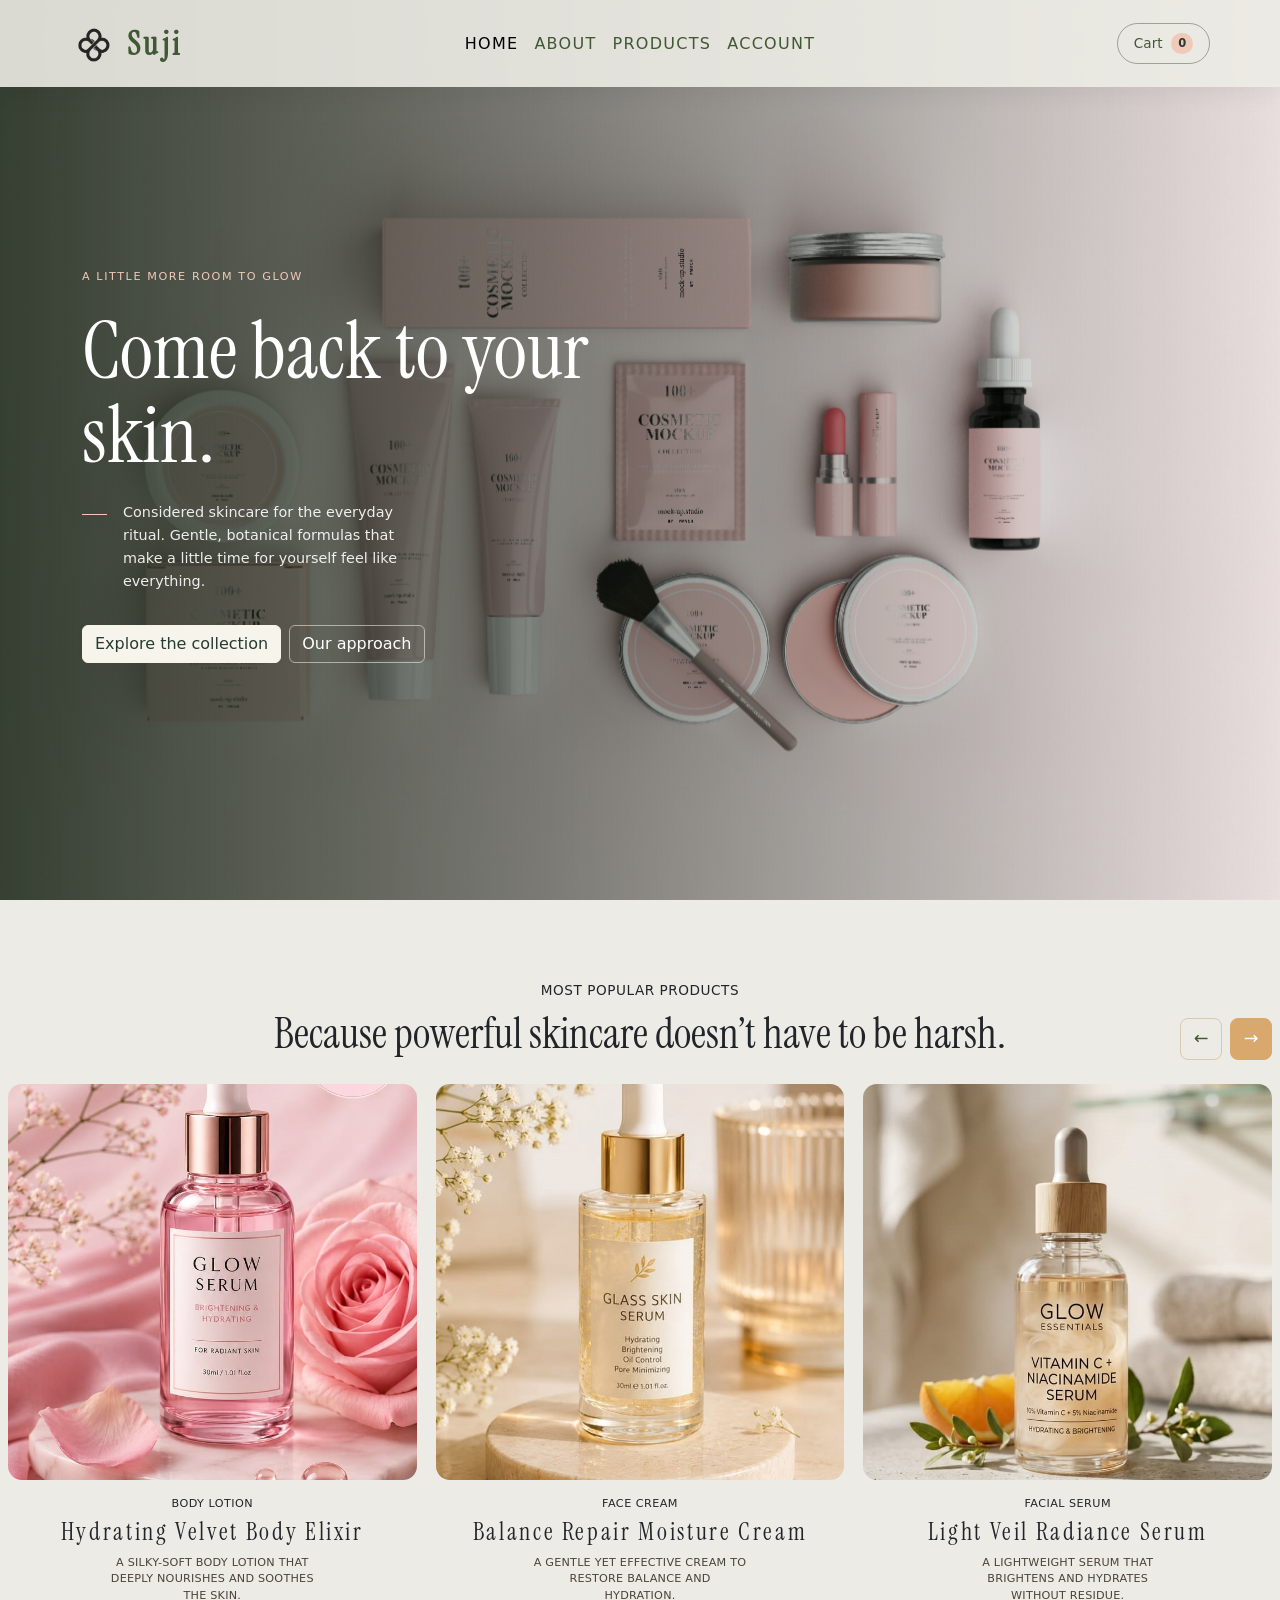
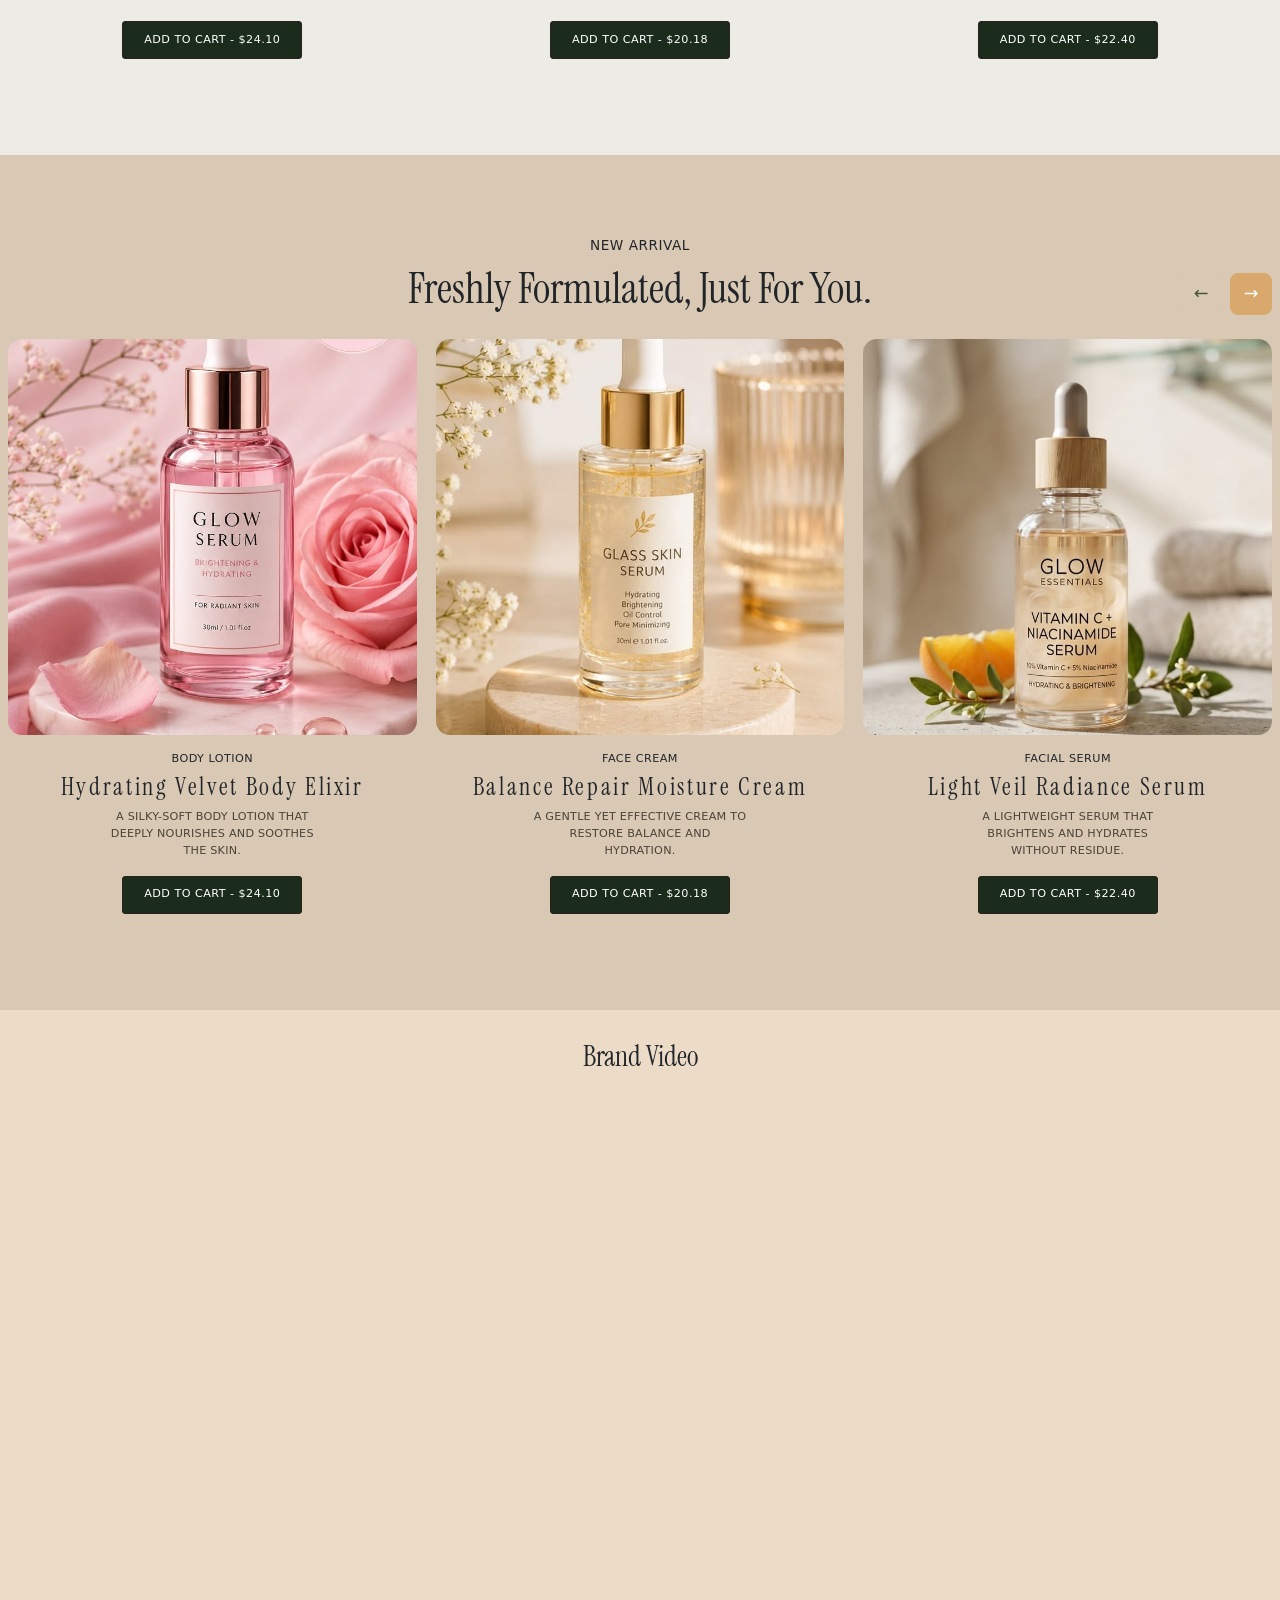
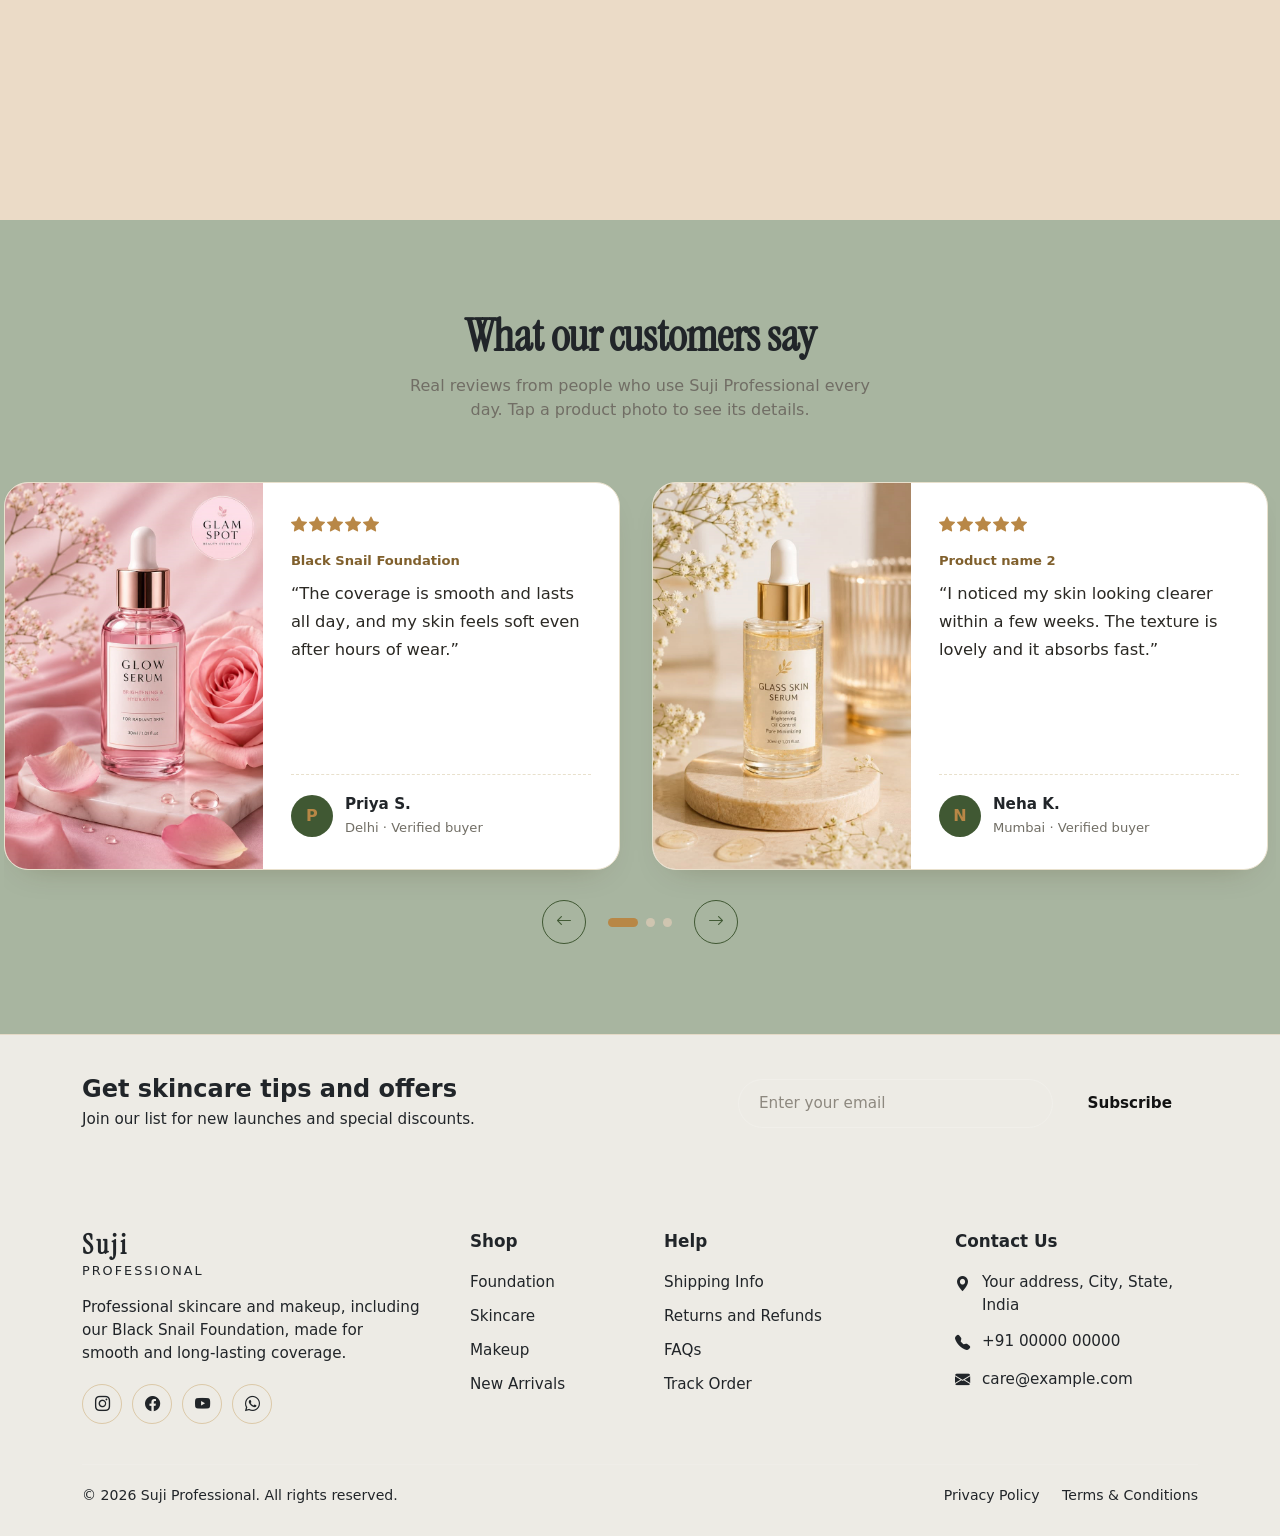
==== commit 4ed750fa: "autoscrolling in products" ====
--- a/index.html
+++ b/index.html
@@ -86,12 +86,12 @@
           <h2>Because powerful skincare doesn’t have to be harsh.</h2>
         </div>
         <div class="d-flex gap-2">
-          <button class="arrow-btn" id="prevBtn" aria-label="Previous products">&larr;</button>
-          <button class="arrow-btn filled" id="nextBtn" aria-label="Next products">&rarr;</button>
-        </div>
-      </div>
- 
-      <div class="product-track" id="productTrack">
+          <button class="arrow-btn" data-direction="-1" aria-label="Previous products">&larr;</button>
+          <button class="arrow-btn filled" data-direction="1" aria-label="Next products">&rarr;</button>
+        </div>
+      </div>
+ 
+      <div class="product-track">
  
         <article class="product-card reveal" style="--d: 0s">
           <a class="product-image-link" href="productdetail.html?id=1" aria-label="View Hydrating Velvet Body Elixir details">
@@ -165,7 +165,7 @@
     </div>
   </section>
     <!-- New Arrival -->
-    <section class="products">
+    <section class="products" style="background-color: #D8C8B4;">
     <div class="container">
  
       <div class="products-heading d-flex justify-content-between align-items-end mb-4">
@@ -174,12 +174,16 @@
           <h2>Freshly Formulated, Just For You.</h2>
         </div>
         <div class="d-flex gap-2">
-          <button class="arrow-btn" id="prevBtn" aria-label="Previous products">&larr;</button>
-          <button class="arrow-btn filled" id="nextBtn" aria-label="Next products">&rarr;</button>
-        </div>
-      </div>
- 
-      <div class="product-track" id="productTrack">
+          <!-- <button class="arrow-btn" id="prevBtn" aria-label="Previous products">&larr;</button>
+          <button class="arrow-btn filled" id="nextBtn" aria-label="Next products">&rarr;</button> -->
+          <button class="arrow-btn" data-direction="-1" aria-label="Previous products">&larr;</button>
+         <button class="arrow-btn filled" data-direction="1" aria-label="Next products">&rarr;</button>
+
+
+        </div>
+      </div>
+ 
+      <div class="product-track">
  
         <article class="product-card reveal" style="--d: 0s">
           <a class="product-image-link" href="productdetail.html?id=1" aria-label="View Hydrating Velvet Body Elixir details">
@@ -401,9 +405,7 @@
     }, { threshold: 0.05 });
     revealItems.forEach((el) => observer.observe(el));
  
-    // 2) Arrow buttons: slider ko left/right scroll karo
-    const productTrack = document.getElementById('productTrack');
-    const step = () => productTrack.querySelector('.product-card').offsetWidth + 19; // card + gap
+    // Product sliders
     const cartCount = document.querySelector('.cart-count');
     let itemsInCart = Number(localStorage.getItem('sujiCartCount')) || 0;
     const updateCartCount = () => {
@@ -422,13 +424,35 @@
       updateCartCount();
     });
 
-    document.getElementById('nextBtn').addEventListener('click', () => {
-      productTrack.scrollBy({ left: step(), behavior: 'smooth' });
+    document.querySelectorAll('.products').forEach((section) => {
+      const track = section.querySelector('.product-track');
+      const card = track?.querySelector('.product-card');
+      if (!track || !card) return;
+
+      const getStep = () => {
+        const gap = parseFloat(getComputedStyle(track).gap) || 0;
+        return card.offsetWidth + gap;
+      };
+
+      const scrollNext = () => {
+        const atEnd = track.scrollLeft + track.clientWidth >= track.scrollWidth - 2;
+        track.scrollTo({
+          left: atEnd ? 0 : track.scrollLeft + getStep(),
+          behavior: 'smooth'
+        });
+      };
+
+      section.querySelectorAll('[data-direction]').forEach((button) => {
+        button.addEventListener('click', () => {
+          track.scrollBy({
+            left: Number(button.dataset.direction) * getStep(),
+            behavior: 'smooth'
+          });
+        });
+      });
+
+      setInterval(scrollNext, 3000);
     });
-    document.getElementById('prevBtn').addEventListener('click', () => {
-      productTrack.scrollBy({ left: -step(), behavior: 'smooth' });
-    });
-    
     /* testimonial */
     
   // ---- Edit or add reviews here (these are sample texts, replace with real reviews) ----
--- a/css/index.css
+++ b/css/index.css
@@ -455,7 +455,7 @@
   display:flex;
   flex-direction:column;
   padding:10px 16px;           /* left-right ka gap */
-  
+  background:#ebdbc7;
 }
 
 .brand-video p{
@@ -541,7 +541,8 @@
     --gap: 2rem;
     --gold: #b88746;
     --gold-dark: #80602d;
-    background: rgb(236, 234, 234);
+    /* background: rgb(236, 234, 234); */
+    background: #A8B5A0;
     padding: 90px 0;
   }
   /* .reviews .container{ max-width:1200px; } */
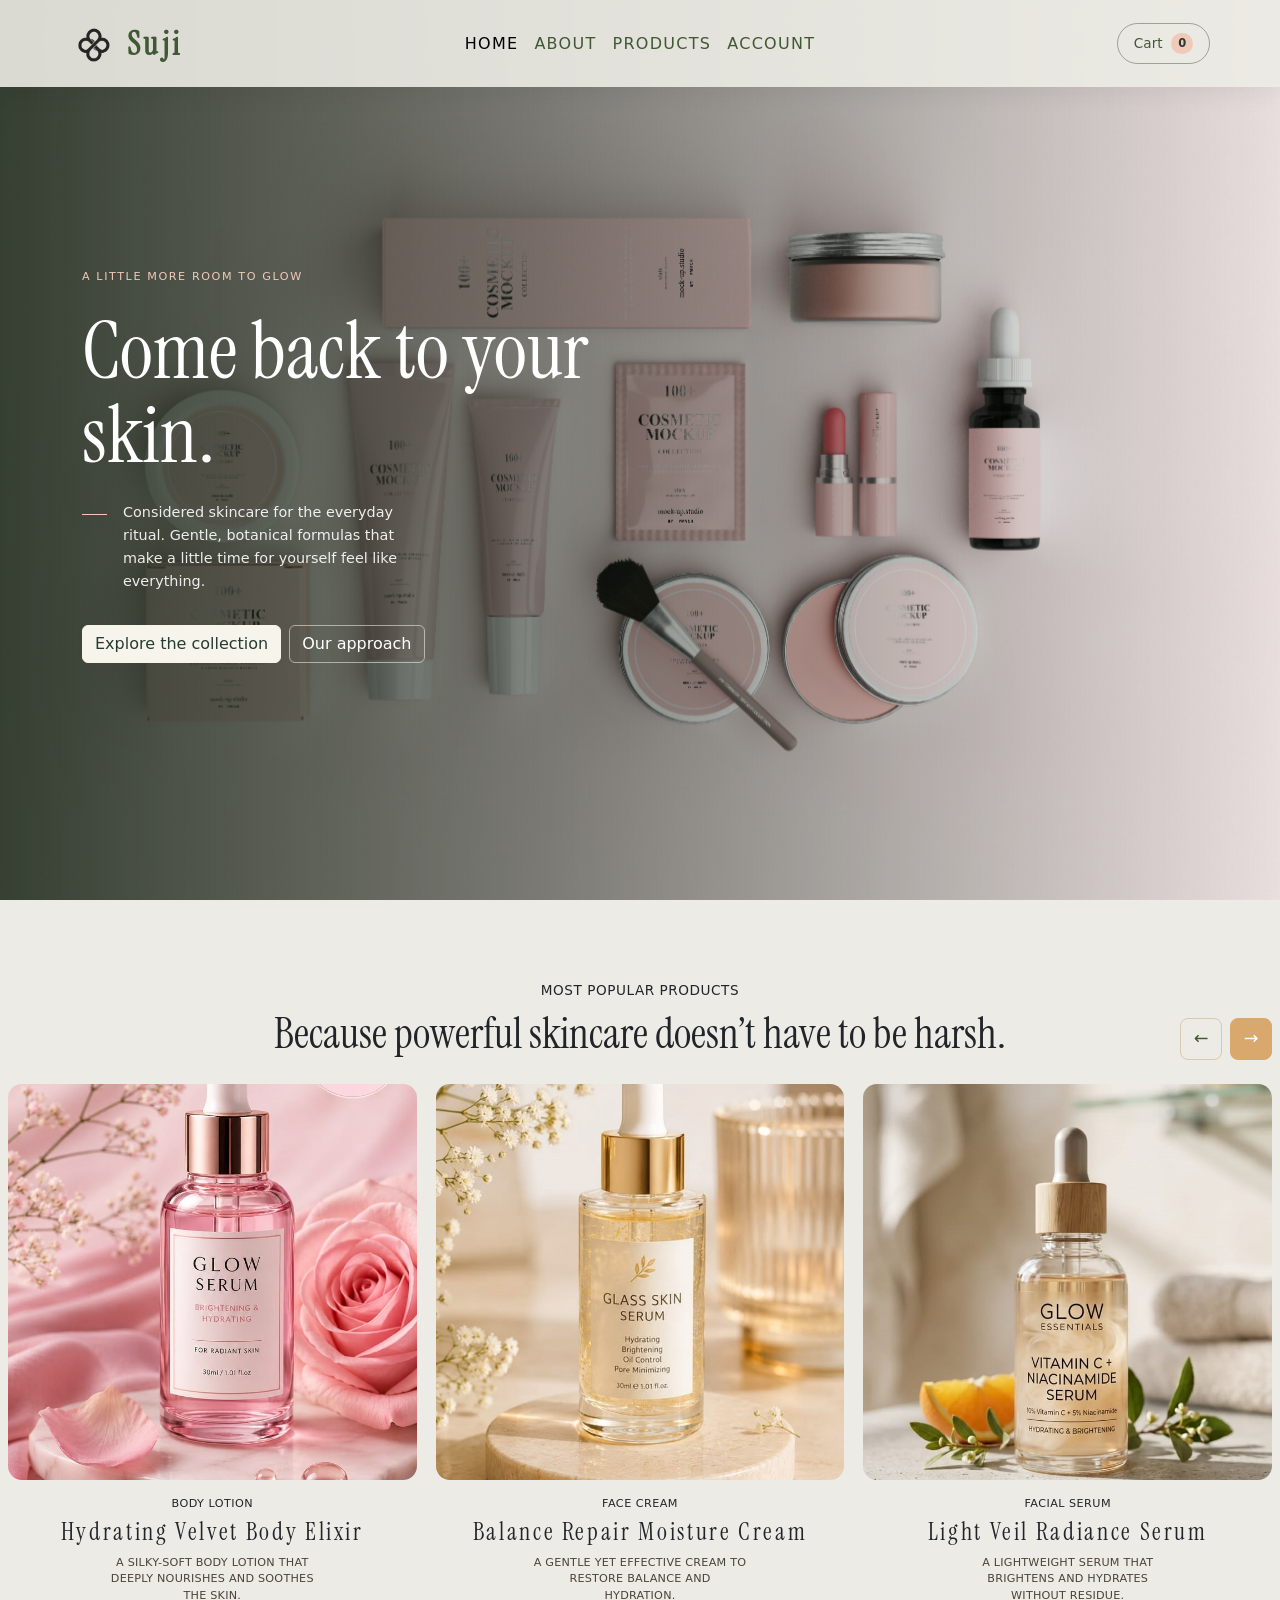
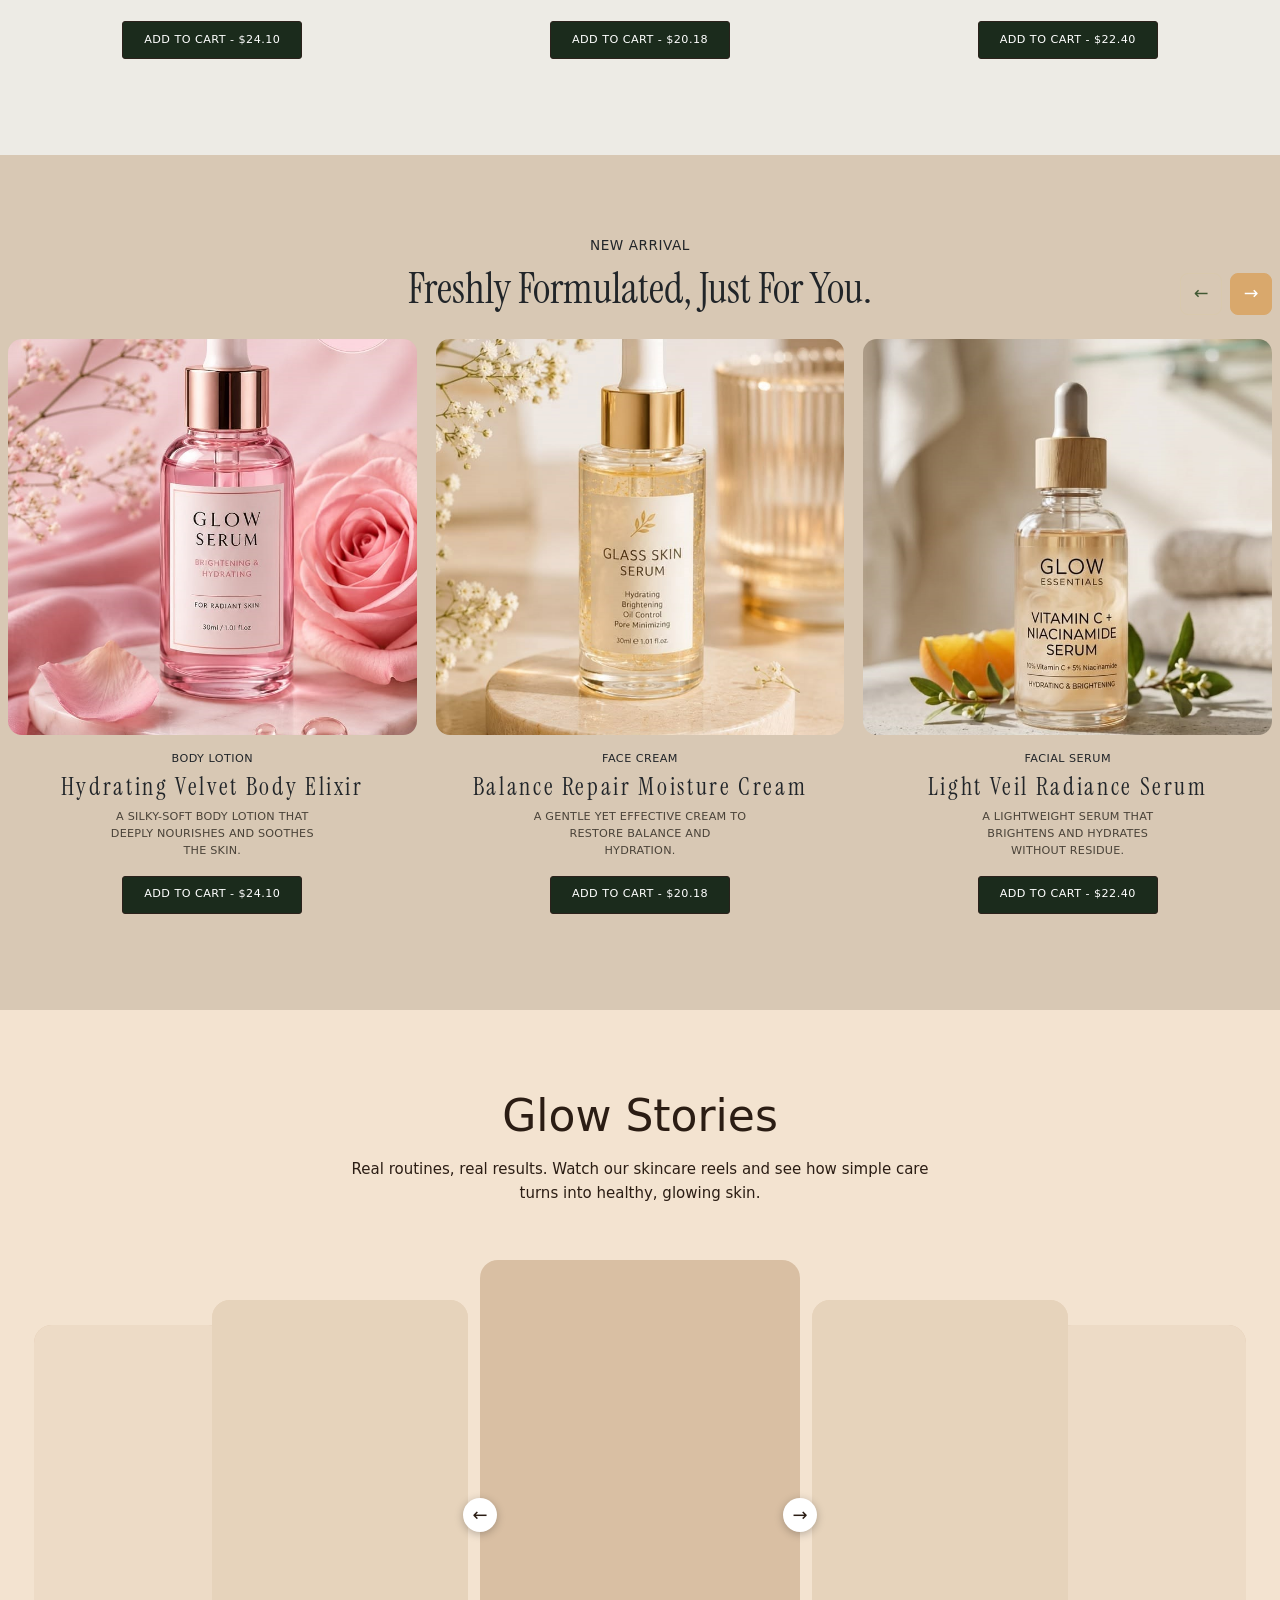
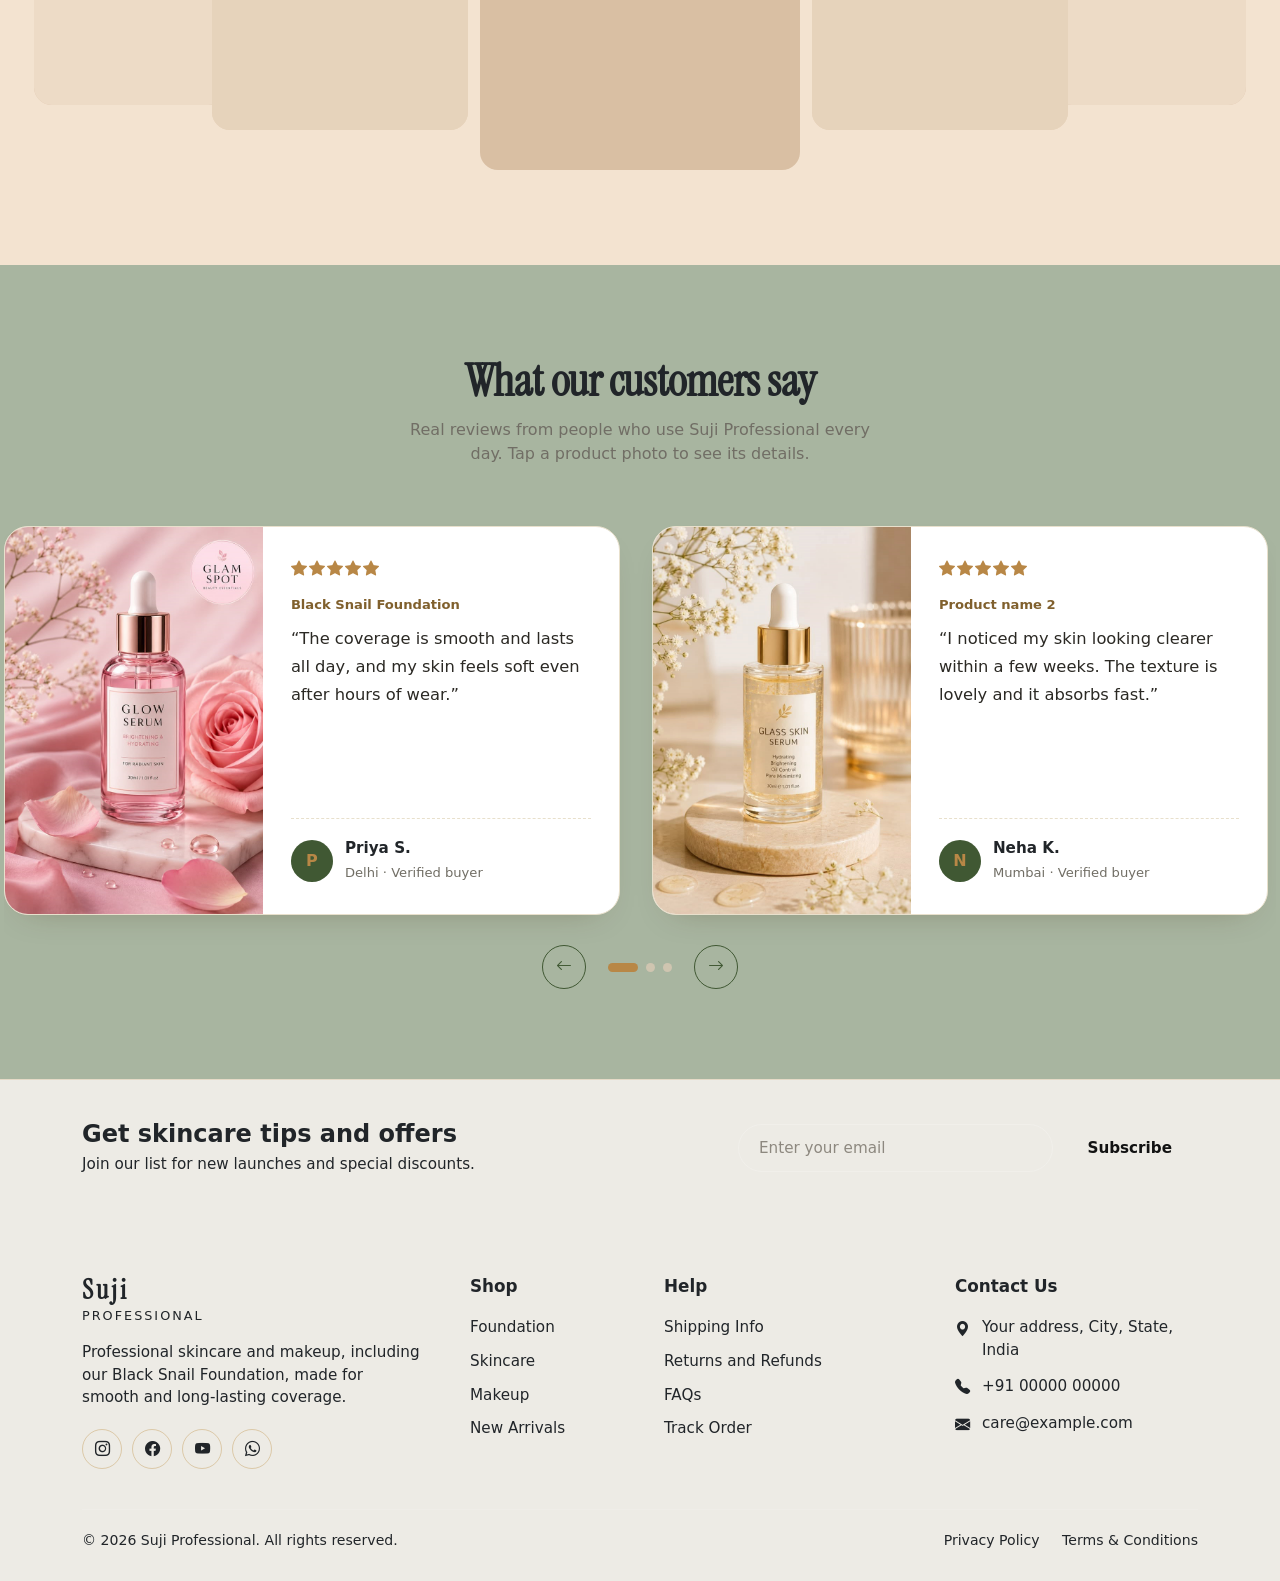
==== commit ce53beb4: "addreels" ====
--- a/index.html
+++ b/index.html
@@ -258,12 +258,22 @@
   </section>
   
   <!-- Brand Video -->
-  <section class="brand-video">
+  <!-- <section class="brand-video">
     <p class="text-center fs-3" >Brand Video</p>
     <iframe src="https://www.youtube.com/embed/EGFBISVMj7I" title="ANJO PROFESSIONAL BLACK SNAIL FOUNDATION" frameborder="0" allow="accelerometer; autoplay; clipboard-write; encrypted-media; gyroscope; picture-in-picture; web-share" referrerpolicy="strict-origin-when-cross-origin" allowfullscreen>
 
     </iframe>
-  </section>
+  </section> -->
+
+  <section class="reels-sec" id="reels">
+  <h2>Glow Stories</h2>
+  <p>Real routines, real results. Watch our skincare reels and see how simple care turns into healthy, glowing skin.</p>
+ 
+  <div class="reel-stage" id="reelStage">
+    <button class="reel-arrow reel-prev" id="reelPrev" aria-label="Previous reel">&#8592;</button>
+    <button class="reel-arrow reel-next" id="reelNext" aria-label="Next reel">&#8594;</button>
+  </div>
+</section>
 
    <!-- testimonial -->
   <section class="reviews" id="reviews">
@@ -586,6 +596,105 @@
   window.addEventListener('resize', buildDots);
   buildDots();
 
+
+  /* ====== apni skincare reels yahan daalo ======
+     src = video file ka path (mp4). Khali chhodo to placeholder dikhega. */
+  /* const reels = [
+    { src: "https://pin.it/4fm8iwKoU" },
+    { src: "https://pin.it/3nCjg9UVG" },
+    { src: "https://pin.it/4Gk1N97uU" },
+    { src: "https://pin.it/3uzd13UNL" },
+    { src: "https://pin.it/1kzs0rtuZ" },
+    { src: "https://pin.it/5Fflm2bcy" }
+  ]; */
+  (function () {
+  /* ====== APNI REELS YAHAN ======
+     Pinterest:  { pin: "https://www.pinterest.com/pin/1234567890123456/" }
+     MP4 file:   { src: "videos/reel1.mp4" }
+     Dono mix bhi kar sakti ho. */
+  const REELS = [
+    { pin: "https://www.pinterest.com/pin/1046312925928180854/" },
+    { pin: "https://www.pinterest.com/pin/715227984617662789/" },
+    { pin: "https://www.pinterest.com/pin/313281717852035433/" },
+    { pin: "https://www.pinterest.com/pin/907475393674142840/" },
+    { pin: "https://www.pinterest.com/pin/1145462486513189070/" },
+    { pin: "https://www.pinterest.com/pin/379146862400200474/" }
+  ];
+  const AUTO_MS = 0;   // 0 = auto-slide band (Pinterest ke liye best). MP4 ho to 3500 kar do.
+ 
+  const stage = document.getElementById("reelStage");
+  if (!stage) return;
+  let current = 0, timer;
+ 
+  // link se pin ka number nikalta hai (pinterest.com/pin/<number>/)
+  const pinId = s => { const m = String(s || "").match(/(\d{8,})/); return m ? m[1] : null; };
+ 
+  const cards = REELS.map((r, i) => {
+    const c = document.createElement("div");
+    c.className = "reel-card";
+    const ph = document.createElement("div");
+    ph.className = "reel-ph";
+    c.appendChild(ph);
+    const hit = document.createElement("div");
+    hit.className = "reel-hit";
+    hit.addEventListener("click", () => { go(i); restart(); });
+    c.appendChild(hit);
+ 
+    c._loaded = false;
+    c._load = () => {
+      if (c._loaded) return;
+      c._loaded = true;
+      if (r.src) {
+        const v = document.createElement("video");
+        v.src = r.src; v.muted = true; v.loop = true; v.playsInline = true; v.autoplay = true;
+        v.addEventListener("loadeddata", () => { ph.replaceWith(v); v.play().catch(() => {}); });
+      } else if (r.pin) {
+        const id = pinId(r.pin);
+        if (!id) { console.warn("Pin link me number nahi mila:", r.pin); return; }
+        const f = document.createElement("iframe");
+        f.src = "https://assets.pinterest.com/ext/embed.html?id=" + id;
+        f.title = "Pinterest reel";
+        f.scrolling = "no";
+        f.loading = "lazy";
+        f.allowFullscreen = true;
+        ph.replaceWith(f);
+      }
+    };
+    stage.appendChild(c);
+    return c;
+  });
+ 
+  function render() {
+    const n = cards.length;
+    cards.forEach((c, i) => {
+      let d = ((i - current) % n + n) % n;
+      if (d > n / 2) d -= n;
+      const visible = Math.abs(d) <= 2;
+      c.dataset.pos = visible ? d : "hidden";
+      if (visible) c._load();
+    });
+  }
+  function go(i) { current = (i + cards.length) % cards.length; render(); }
+  function restart() {
+    clearInterval(timer);
+    if (AUTO_MS > 0) timer = setInterval(() => go(current + 1), AUTO_MS);
+  }
+ 
+  document.getElementById("reelNext").onclick = () => { go(current + 1); restart(); };
+  document.getElementById("reelPrev").onclick = () => { go(current - 1); restart(); };
+ 
+  stage.addEventListener("mouseenter", () => clearInterval(timer));
+  stage.addEventListener("mouseleave", restart);
+ 
+  let sx = 0;
+  stage.addEventListener("touchstart", e => sx = e.touches[0].clientX, { passive: true });
+  stage.addEventListener("touchend", e => {
+    const dx = e.changedTouches[0].clientX - sx;
+    if (Math.abs(dx) > 40) { go(current + (dx < 0 ? 1 : -1)); restart(); }
+  });
+ 
+  render(); restart();
+})();
   </script>
 
 </body>
--- a/css/index.css
+++ b/css/index.css
@@ -449,30 +449,33 @@
     }
 
 /* Brand Video */
-.brand-video{
-  width:100%;
-  height:90vh;            /* poori screen height */
-  display:flex;
-  flex-direction:column;
-  padding:10px 16px;           /* left-right ka gap */
-  background:#ebdbc7;
-}
-
-.brand-video p{
-  margin:0;
-  padding:16px 0;          /* heading ke upar-neeche ka gap */
-  font-family: 'Instrument Serif', serif;
-  ;
-}
-
-.brand-video iframe{
-  flex:1;                  /* heading ke baad bachi poori height le lega */
-  width:100%;
-  border:0;
-  display:block;
-  border-radius:8px;
-}
-
+ /* .brand {
+      display: inline-flex;
+      align-items: center;
+      gap: 0.55rem;
+      font-family: 'Instrument Serif', serif;
+      font-size: 3rem;
+      color: var(--ink);
+      text-decoration: none;
+      font-weight: 600;
+      letter-spacing: 0.07em;
+      line-height: 1;
+    }
+    .brand img {
+      width: 3rem;
+      height: 3rem;
+      object-fit: contain;
+    }
+    .brand:hover { color: var(--green); }
+ 
+    .site-nav .nav-link {
+      color: var(--ink);
+      font-size: 1rem;
+      font-weight: 400;
+      letter-spacing: 0.08em;
+      text-transform: uppercase;
+      padding: 0.5rem 0.9rem;
+    } */
 /* footer */
    
    
@@ -827,4 +830,61 @@
     .product-detail-image {
       aspect-ratio: 1 / 0.85;
     }
+  }
+
+/* reels */
+.reels-sec{--reel-bg:#f3e3d0;background:var(--reel-bg);padding:80px 20px 90px;text-align:center;overflow:hidden}
+  .reels-sec h2{font-size:clamp(28px,4vw,44px);margin-bottom:14px;color:#2b1d14}
+  .reels-sec p{max-width:620px;margin:0 auto 50px;line-height:1.6;font-size:15px;color:#2b1d14}
+ 
+  .reel-stage{position:relative;height:520px;max-width:1100px;margin:0 auto}
+  .reel-card{
+    position:absolute;top:50%;left:50%;
+    width:var(--w);height:var(--h);
+    border-radius:18px;overflow:hidden;background:#d9bfa3;
+    transform:translate(calc(-50% + var(--x)),-50%);
+    transition:transform .7s cubic-bezier(.65,.05,.25,1),width .7s,height .7s,opacity .7s;
+    cursor:pointer;
+  }
+  .reel-card video,.reel-card iframe,.reel-ph{width:100%;height:100%;object-fit:cover;display:block;border:0}
+  .reel-ph{background:linear-gradient(160deg,#e8c9a8,#b98a63)}
+ 
+  /* cream overlay: section ke background jaisa hi color */
+  .reel-card::after{
+    content:"";position:absolute;inset:0;z-index:2;
+    background:var(--reel-bg);opacity:var(--o);
+    transition:opacity .7s;pointer-events:none;
+  }
+  /* side cards par click = beech me aa jaye (iframe ke upar transparent layer) */
+  .reel-hit{position:absolute;inset:0;z-index:3;pointer-events:none}
+  .reel-card:not([data-pos="0"]) .reel-hit{pointer-events:auto}
+ 
+  .reel-card[data-pos="0"]  {--w:320px;--h:510px;--x:0px;   --o:0;   z-index:5}
+  .reel-card[data-pos="1"]  {--w:256px;--h:430px;--x:300px; --o:.55; z-index:4}
+  .reel-card[data-pos="-1"] {--w:256px;--h:430px;--x:-300px;--o:.55; z-index:4}
+  .reel-card[data-pos="2"]  {--w:192px;--h:380px;--x:510px; --o:.8;  z-index:3}
+  .reel-card[data-pos="-2"] {--w:192px;--h:380px;--x:-510px;--o:.8;  z-index:3}
+  .reel-card[data-pos="hidden"]{--w:150px;--h:320px;--x:0px;--o:1;opacity:0;pointer-events:none;z-index:1}
+ 
+  .reel-arrow{
+    position:absolute;top:50%;z-index:10;transform:translateY(-50%);
+    width:34px;height:34px;border-radius:50%;border:0;padding:0;
+    background:#fff;color:#2b1d14;font-size:18px;line-height:34px;cursor:pointer;
+    box-shadow:0 2px 8px rgba(0,0,0,.25);transition:transform .2s;
+  }
+  .reel-arrow:hover{transform:translateY(-50%) scale(1.12)}
+  .reel-prev{left:calc(50% - 177px)}
+  .reel-next{left:calc(50% + 143px)}
+ 
+  @media(max-width:900px){
+    .reel-card[data-pos="2"],.reel-card[data-pos="-2"]{opacity:0;pointer-events:none}
+    .reel-card[data-pos="1"]{--x:250px}.reel-card[data-pos="-1"]{--x:-250px}
+  }
+  @media(max-width:600px){
+    .reel-stage{height:460px}
+    .reel-card[data-pos="0"]{--w:240px;--h:400px}
+    .reel-card[data-pos="1"],.reel-card[data-pos="-1"]{--w:170px;--h:320px}
+    .reel-card[data-pos="1"]{--x:190px}.reel-card[data-pos="-1"]{--x:-190px}
+    .reel-prev{left:calc(50% - 137px)}
+    .reel-next{left:calc(50% + 103px)}
   }
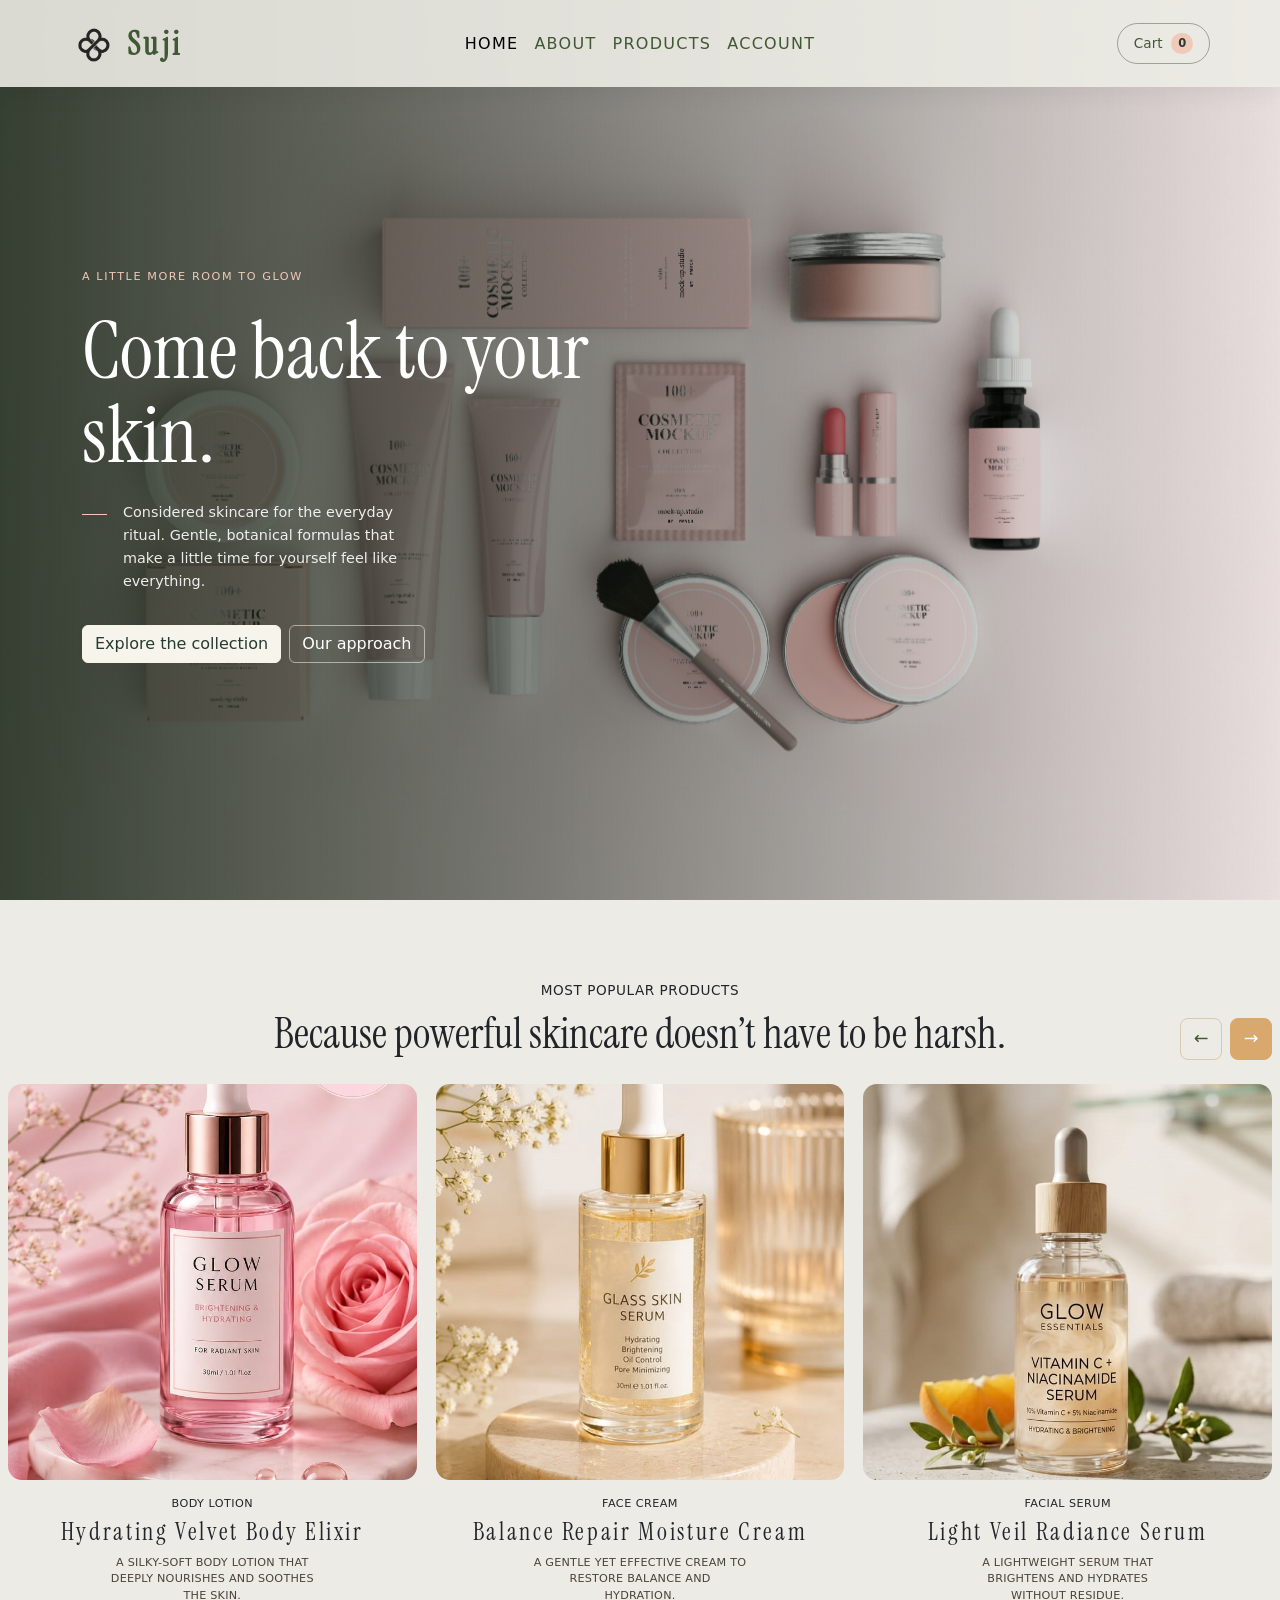
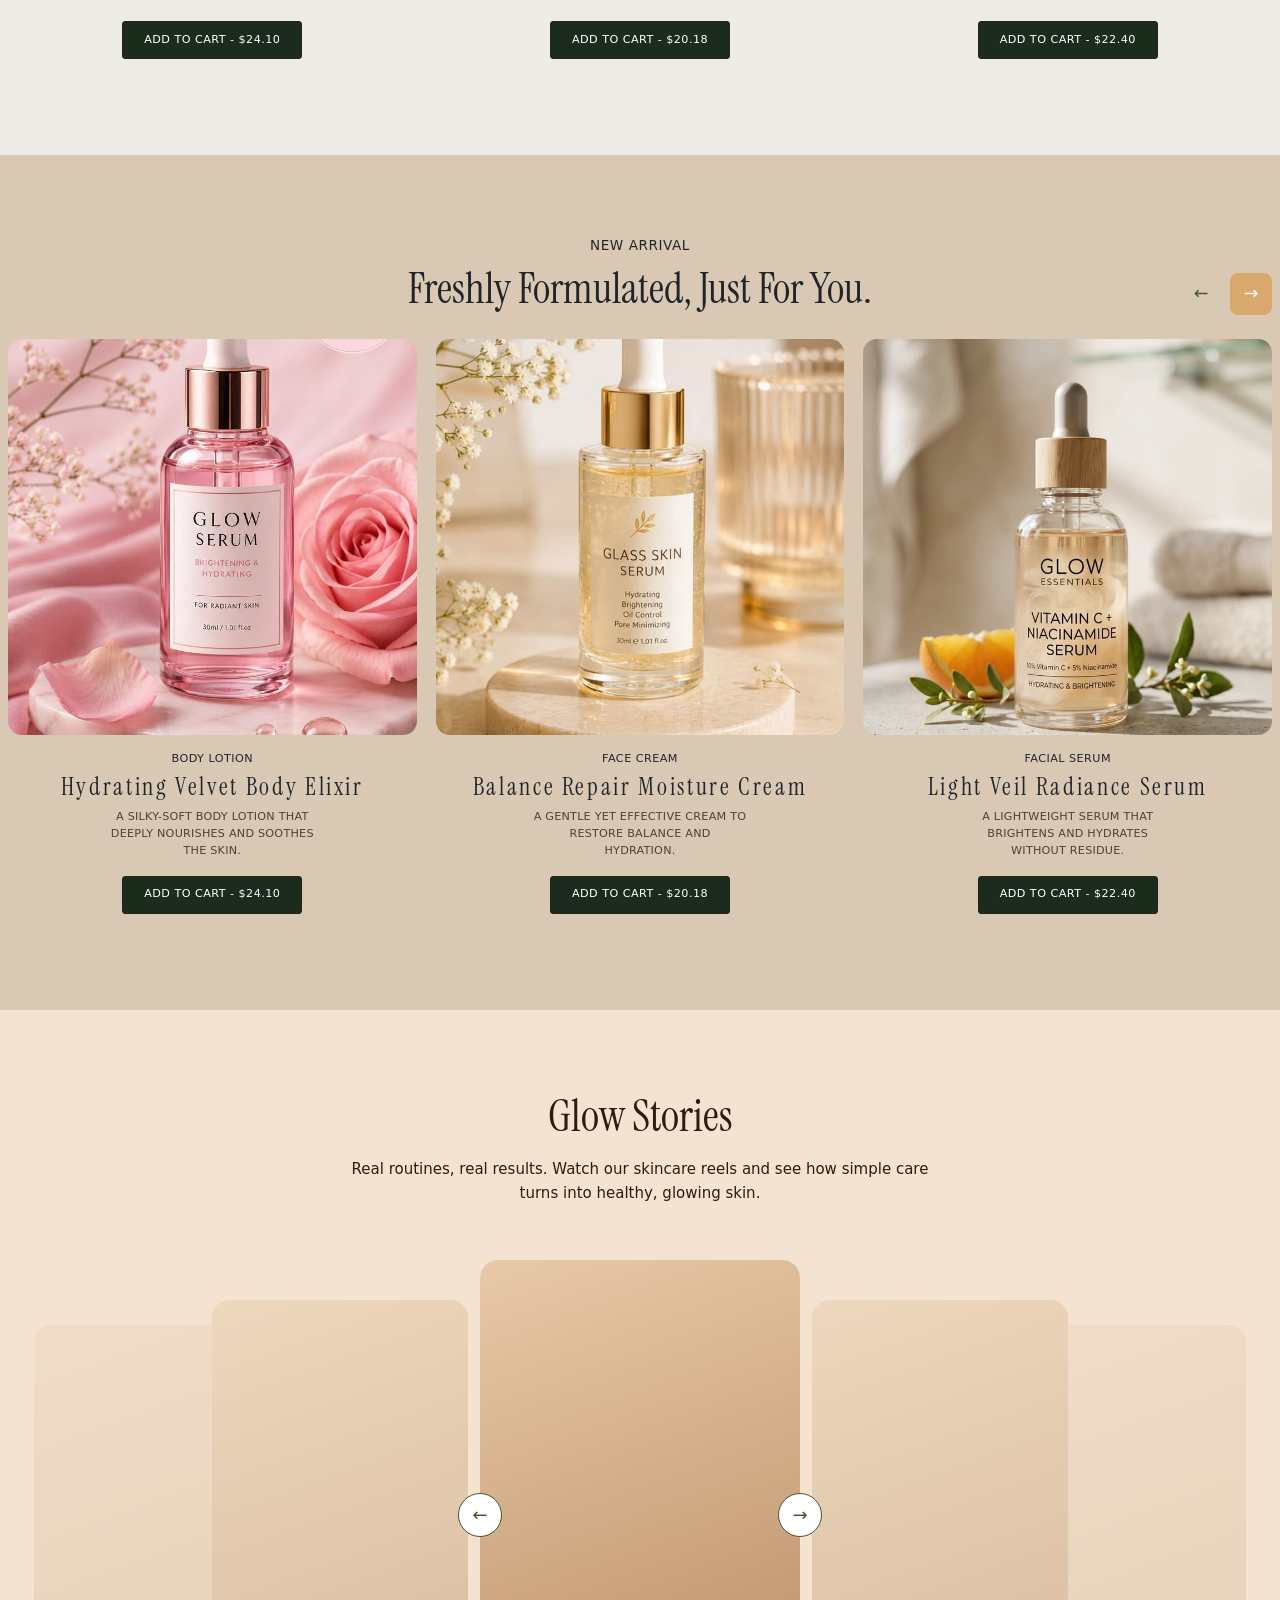
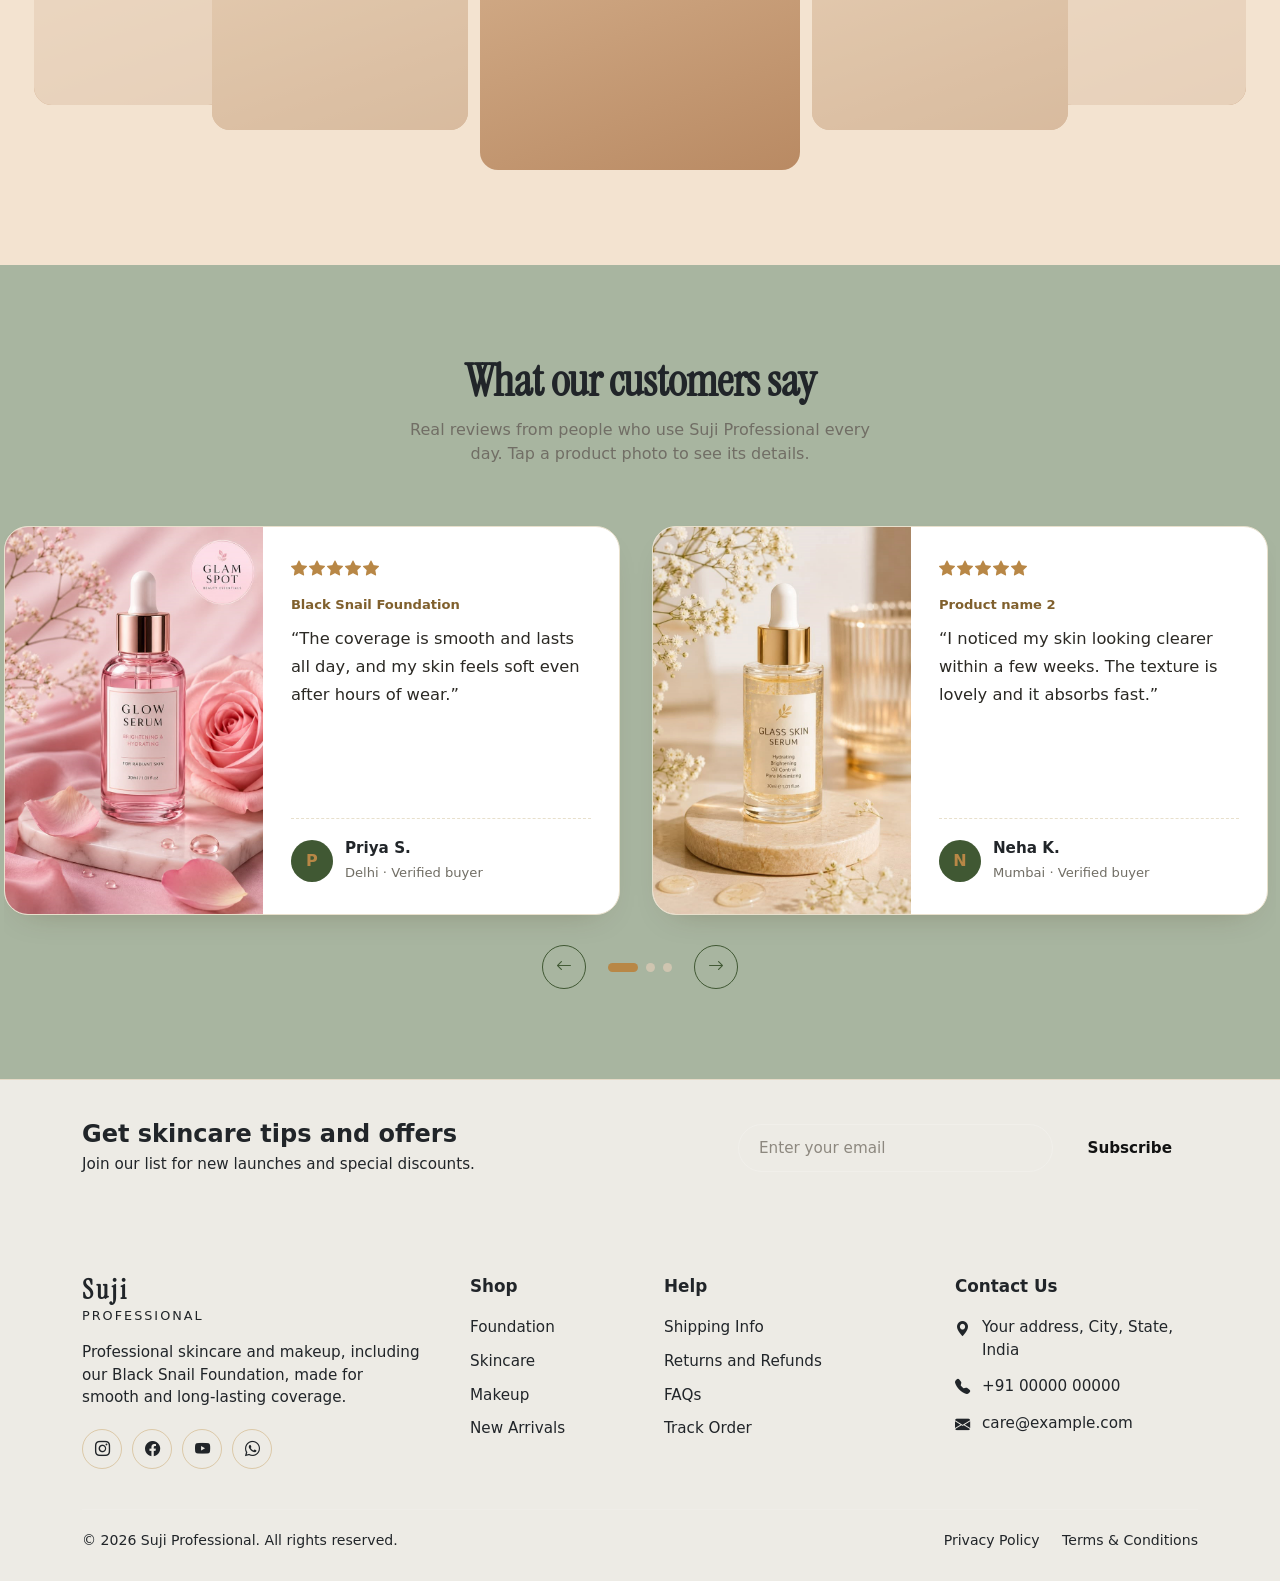
==== commit 00e47ae1: "updatedreel" ====
--- a/index.html
+++ b/index.html
@@ -274,6 +274,16 @@
     <button class="reel-arrow reel-next" id="reelNext" aria-label="Next reel">&#8594;</button>
   </div>
 </section>
+
+<dialog class="reel-modal" id="reelModal" aria-label="Reel playback">
+  <div class="reel-phone">
+    <button class="reel-modal-close" id="reelModalClose" type="button" aria-label="Close reel">&times;</button>
+    <video id="reelModalVideo" playsinline loop autoplay muted></video>
+    <button class="reel-sound-toggle" id="reelSoundToggle" type="button" aria-label="Turn sound on" aria-pressed="false">
+      <i class="bi bi-volume-mute-fill" aria-hidden="true"></i>
+    </button>
+  </div>
+</dialog>
 
    <!-- testimonial -->
   <section class="reviews" id="reviews">
@@ -597,69 +607,69 @@
   buildDots();
 
 
-  /* ====== apni skincare reels yahan daalo ======
-     src = video file ka path (mp4). Khali chhodo to placeholder dikhega. */
-  /* const reels = [
-    { src: "https://pin.it/4fm8iwKoU" },
-    { src: "https://pin.it/3nCjg9UVG" },
-    { src: "https://pin.it/4Gk1N97uU" },
-    { src: "https://pin.it/3uzd13UNL" },
-    { src: "https://pin.it/1kzs0rtuZ" },
-    { src: "https://pin.it/5Fflm2bcy" }
-  ]; */
   (function () {
-  /* ====== APNI REELS YAHAN ======
-     Pinterest:  { pin: "https://www.pinterest.com/pin/1234567890123456/" }
-     MP4 file:   { src: "videos/reel1.mp4" }
-     Dono mix bhi kar sakti ho. */
   const REELS = [
-    { pin: "https://www.pinterest.com/pin/1046312925928180854/" },
-    { pin: "https://www.pinterest.com/pin/715227984617662789/" },
-    { pin: "https://www.pinterest.com/pin/313281717852035433/" },
-    { pin: "https://www.pinterest.com/pin/907475393674142840/" },
-    { pin: "https://www.pinterest.com/pin/1145462486513189070/" },
-    { pin: "https://www.pinterest.com/pin/379146862400200474/" }
+    { src: "./video/reel1.mp4" },
+    { src: "./video/reel2.mp4" },
+    { src: "./video/reel3.mp4" },
+    { src: "./video/reel4.mp4" },
+    { src: "./video/reel5.mp4" },
+    { src: "./video/reel6.mp4" }
   ];
-  const AUTO_MS = 0;   // 0 = auto-slide band (Pinterest ke liye best). MP4 ho to 3500 kar do.
+  const AUTO_MS = 4000;
  
   const stage = document.getElementById("reelStage");
   if (!stage) return;
-  let current = 0, timer;
- 
-  // link se pin ka number nikalta hai (pinterest.com/pin/<number>/)
-  const pinId = s => { const m = String(s || "").match(/(\d{8,})/); return m ? m[1] : null; };
+  const modal = document.getElementById("reelModal");
+  const modalVideo = document.getElementById("reelModalVideo");
+  const soundToggle = document.getElementById("reelSoundToggle");
+  let current = 0;
+  let autoAdvanceTimer;
+  let activeReelCard = null;
  
   const cards = REELS.map((r, i) => {
     const c = document.createElement("div");
     c.className = "reel-card";
+    c.tabIndex = 0;
+    c.setAttribute("role", "button");
+    c.setAttribute("aria-label", `Open skincare reel ${i + 1}`);
     const ph = document.createElement("div");
     ph.className = "reel-ph";
     c.appendChild(ph);
     const hit = document.createElement("div");
     hit.className = "reel-hit";
-    hit.addEventListener("click", () => { go(i); restart(); });
+    hit.addEventListener("click", (event) => {
+      event.stopPropagation();
+      go(i);
+      restartAutoAdvance();
+    });
     c.appendChild(hit);
- 
-    c._loaded = false;
-    c._load = () => {
-      if (c._loaded) return;
-      c._loaded = true;
-      if (r.src) {
-        const v = document.createElement("video");
-        v.src = r.src; v.muted = true; v.loop = true; v.playsInline = true; v.autoplay = true;
-        v.addEventListener("loadeddata", () => { ph.replaceWith(v); v.play().catch(() => {}); });
-      } else if (r.pin) {
-        const id = pinId(r.pin);
-        if (!id) { console.warn("Pin link me number nahi mila:", r.pin); return; }
-        const f = document.createElement("iframe");
-        f.src = "https://assets.pinterest.com/ext/embed.html?id=" + id;
-        f.title = "Pinterest reel";
-        f.scrolling = "no";
-        f.loading = "lazy";
-        f.allowFullscreen = true;
-        ph.replaceWith(f);
+    c.addEventListener("click", () => {
+      if (c.dataset.pos === "0") openReel(i, c);
+    });
+    c.addEventListener("keydown", (event) => {
+      if (event.key !== "Enter" && event.key !== " ") return;
+      event.preventDefault();
+      if (c.dataset.pos === "0") openReel(i, c);
+      else {
+        go(i);
+        restartAutoAdvance();
       }
-    };
+    });
+ 
+    const video = document.createElement("video");
+    video.src = r.src;
+    video.muted = true;
+    video.loop = true;
+    video.autoplay = true;
+    video.playsInline = true;
+    video.preload = "auto";
+    video.addEventListener("error", () => console.error("Could not load reel:", r.src));
+    video.addEventListener("loadeddata", () => {
+      if (ph.isConnected) ph.replaceWith(video);
+      video.play().catch((error) => console.warn("Reel autoplay was blocked:", error));
+    }, { once: true });
+    c.appendChild(video);
     stage.appendChild(c);
     return c;
   });
@@ -671,29 +681,81 @@
       if (d > n / 2) d -= n;
       const visible = Math.abs(d) <= 2;
       c.dataset.pos = visible ? d : "hidden";
-      if (visible) c._load();
     });
   }
-  function go(i) { current = (i + cards.length) % cards.length; render(); }
-  function restart() {
-    clearInterval(timer);
-    if (AUTO_MS > 0) timer = setInterval(() => go(current + 1), AUTO_MS);
+  function go(i) {
+    current = (i + cards.length) % cards.length;
+    render();
   }
- 
-  document.getElementById("reelNext").onclick = () => { go(current + 1); restart(); };
-  document.getElementById("reelPrev").onclick = () => { go(current - 1); restart(); };
- 
-  stage.addEventListener("mouseenter", () => clearInterval(timer));
-  stage.addEventListener("mouseleave", restart);
+  function restartAutoAdvance() {
+    clearInterval(autoAdvanceTimer);
+    if (!modal.open) autoAdvanceTimer = setInterval(() => go(current + 1), AUTO_MS);
+  }
+  function openReel(i, card) {
+    clearInterval(autoAdvanceTimer);
+    activeReelCard = card;
+    modalVideo.src = REELS[i].src;
+    modalVideo.muted = true;
+    soundToggle.innerHTML = '<i class="bi bi-volume-mute-fill" aria-hidden="true"></i>';
+    soundToggle.setAttribute("aria-label", "Turn sound on");
+    soundToggle.setAttribute("aria-pressed", "false");
+    modal.showModal();
+    modalVideo.play().catch((error) => console.warn("Reel playback was blocked:", error));
+  }
+ 
+  document.getElementById("reelNext").onclick = () => {
+    go(current + 1);
+    restartAutoAdvance();
+  };
+  document.getElementById("reelPrev").onclick = () => {
+    go(current - 1);
+    restartAutoAdvance();
+  };
+  document.getElementById("reelModalClose").addEventListener("click", () => modal.close());
+  soundToggle.addEventListener("click", () => {
+    const soundOn = modalVideo.muted || modalVideo.volume === 0;
+    modalVideo.removeAttribute("muted");
+    modalVideo.defaultMuted = false;
+    modalVideo.muted = !soundOn;
+    modalVideo.volume = soundOn ? 1 : 0;
+    soundToggle.innerHTML = modalVideo.muted
+      ? '<i class="bi bi-volume-mute-fill" aria-hidden="true"></i>'
+      : '<i class="bi bi-volume-up-fill" aria-hidden="true"></i>';
+    soundToggle.setAttribute("aria-label", modalVideo.muted ? "Turn sound on" : "Turn sound off");
+    soundToggle.setAttribute("aria-pressed", String(!modalVideo.muted));
+    modalVideo.play().catch((error) => console.error("Could not play reel audio:", error));
+  });
+  modalVideo.addEventListener("volumechange", () => {
+    soundToggle.innerHTML = modalVideo.muted || modalVideo.volume === 0
+      ? '<i class="bi bi-volume-mute-fill" aria-hidden="true"></i>'
+      : '<i class="bi bi-volume-up-fill" aria-hidden="true"></i>';
+    soundToggle.setAttribute("aria-label", modalVideo.muted || modalVideo.volume === 0 ? "Turn sound on" : "Turn sound off");
+    soundToggle.setAttribute("aria-pressed", String(!modalVideo.muted && modalVideo.volume > 0));
+  });
+  modal.addEventListener("click", (event) => {
+    if (event.target === modal) modal.close();
+  });
+  modal.addEventListener("close", () => {
+    modalVideo.pause();
+    modalVideo.removeAttribute("src");
+    modalVideo.load();
+    activeReelCard?.focus();
+    activeReelCard = null;
+    restartAutoAdvance();
+  });
  
   let sx = 0;
-  stage.addEventListener("touchstart", e => sx = e.touches[0].clientX, { passive: true });
+  stage.addEventListener("touchstart", e => { sx = e.touches[0].clientX; }, { passive: true });
   stage.addEventListener("touchend", e => {
     const dx = e.changedTouches[0].clientX - sx;
-    if (Math.abs(dx) > 40) { go(current + (dx < 0 ? 1 : -1)); restart(); }
+    if (Math.abs(dx) > 40) {
+      go(current + (dx < 0 ? 1 : -1));
+      restartAutoAdvance();
+    }
   });
  
-  render(); restart();
+  render();
+  restartAutoAdvance();
 })();
   </script>
 
--- a/css/index.css
+++ b/css/index.css
@@ -834,7 +834,7 @@
 
 /* reels */
 .reels-sec{--reel-bg:#f3e3d0;background:var(--reel-bg);padding:80px 20px 90px;text-align:center;overflow:hidden}
-  .reels-sec h2{font-size:clamp(28px,4vw,44px);margin-bottom:14px;color:#2b1d14}
+  .reels-sec h2{font-size:clamp(28px,4vw,44px);margin-bottom:14px;color:#2b1d14; font-family: 'Instrument Serif', serif;font-weight:400}
   .reels-sec p{max-width:620px;margin:0 auto 50px;line-height:1.6;font-size:15px;color:#2b1d14}
  
   .reel-stage{position:relative;height:520px;max-width:1100px;margin:0 auto}
@@ -848,6 +848,8 @@
   }
   .reel-card video,.reel-card iframe,.reel-ph{width:100%;height:100%;object-fit:cover;display:block;border:0}
   .reel-ph{background:linear-gradient(160deg,#e8c9a8,#b98a63)}
+  .reel-card video{position:relative;z-index:1}
+  .reel-card:focus-visible{outline:3px solid #2b1d14;outline-offset:4px}
  
   /* cream overlay: section ke background jaisa hi color */
   .reel-card::after{
@@ -868,13 +870,45 @@
  
   .reel-arrow{
     position:absolute;top:50%;z-index:10;transform:translateY(-50%);
-    width:34px;height:34px;border-radius:50%;border:0;padding:0;
-    background:#fff;color:#2b1d14;font-size:18px;line-height:34px;cursor:pointer;
-    box-shadow:0 2px 8px rgba(0,0,0,.25);transition:transform .2s;
-  }
-  .reel-arrow:hover{transform:translateY(-50%) scale(1.12)}
-  .reel-prev{left:calc(50% - 177px)}
-  .reel-next{left:calc(50% + 143px)}
+    width:44px;height:44px;border-radius:50%;border:1px solid var(--ink);padding:0;
+    display:flex;align-items:center;justify-content:center;
+    background:#fff;color:var(--ink);font-size:18px;line-height:1;cursor:pointer;
+    transition:background .25s,color .25s,transform .2s;
+  }
+  .reel-arrow:hover{background:var(--cream);color:var(--gold);transform:translateY(-50%) scale(1.08)}
+  .reel-arrow:focus-visible{outline:3px solid var(--gold);outline-offset:3px}
+  .reel-prev{left:calc(50% - 182px)}
+  .reel-next{left:calc(50% + 138px)}
+
+  .reel-modal{
+    width:min(360px,calc(100vw - 32px));
+    max-width:none;
+    max-height:calc(100svh - 32px);
+    aspect-ratio:9 / 16;
+    padding:0;
+    overflow:visible;
+    border:0;
+    border-radius:44px;
+    background:#080808;
+    box-shadow:0 24px 80px rgba(43,29,20,.3);
+  }
+  .reel-modal::backdrop{
+    background:rgba(25,22,18,.48);
+    backdrop-filter:blur(6px);
+  }
+  .reel-phone{position:relative;width:100%;height:100%;overflow:hidden;border:5px solid #080808;border-radius:inherit;background:#080808}
+  .reel-phone video{display:block;width:100%;height:100%;object-fit:cover;background:#080808}
+  .reel-modal-close{
+    position:absolute;top:10px;right:10px;z-index:2;
+    width:36px;height:36px;border:0;border-radius:50%;
+    background:rgba(0,0,0,.65);color:#fff;font-size:28px;line-height:1;cursor:pointer;
+  }
+  .reel-sound-toggle{
+    position:absolute;right:14px;bottom:14px;z-index:2;
+    display:grid;place-items:center;width:42px;height:42px;
+    border:0;border-radius:50%;padding:0;
+    background:rgba(0,0,0,.72);color:#fff;font-size:20px;cursor:pointer;
+  }
  
   @media(max-width:900px){
     .reel-card[data-pos="2"],.reel-card[data-pos="-2"]{opacity:0;pointer-events:none}
@@ -885,6 +919,6 @@
     .reel-card[data-pos="0"]{--w:240px;--h:400px}
     .reel-card[data-pos="1"],.reel-card[data-pos="-1"]{--w:170px;--h:320px}
     .reel-card[data-pos="1"]{--x:190px}.reel-card[data-pos="-1"]{--x:-190px}
-    .reel-prev{left:calc(50% - 137px)}
-    .reel-next{left:calc(50% + 103px)}
+    .reel-prev{left:calc(50% - 142px)}
+    .reel-next{left:calc(50% + 98px)}
   }
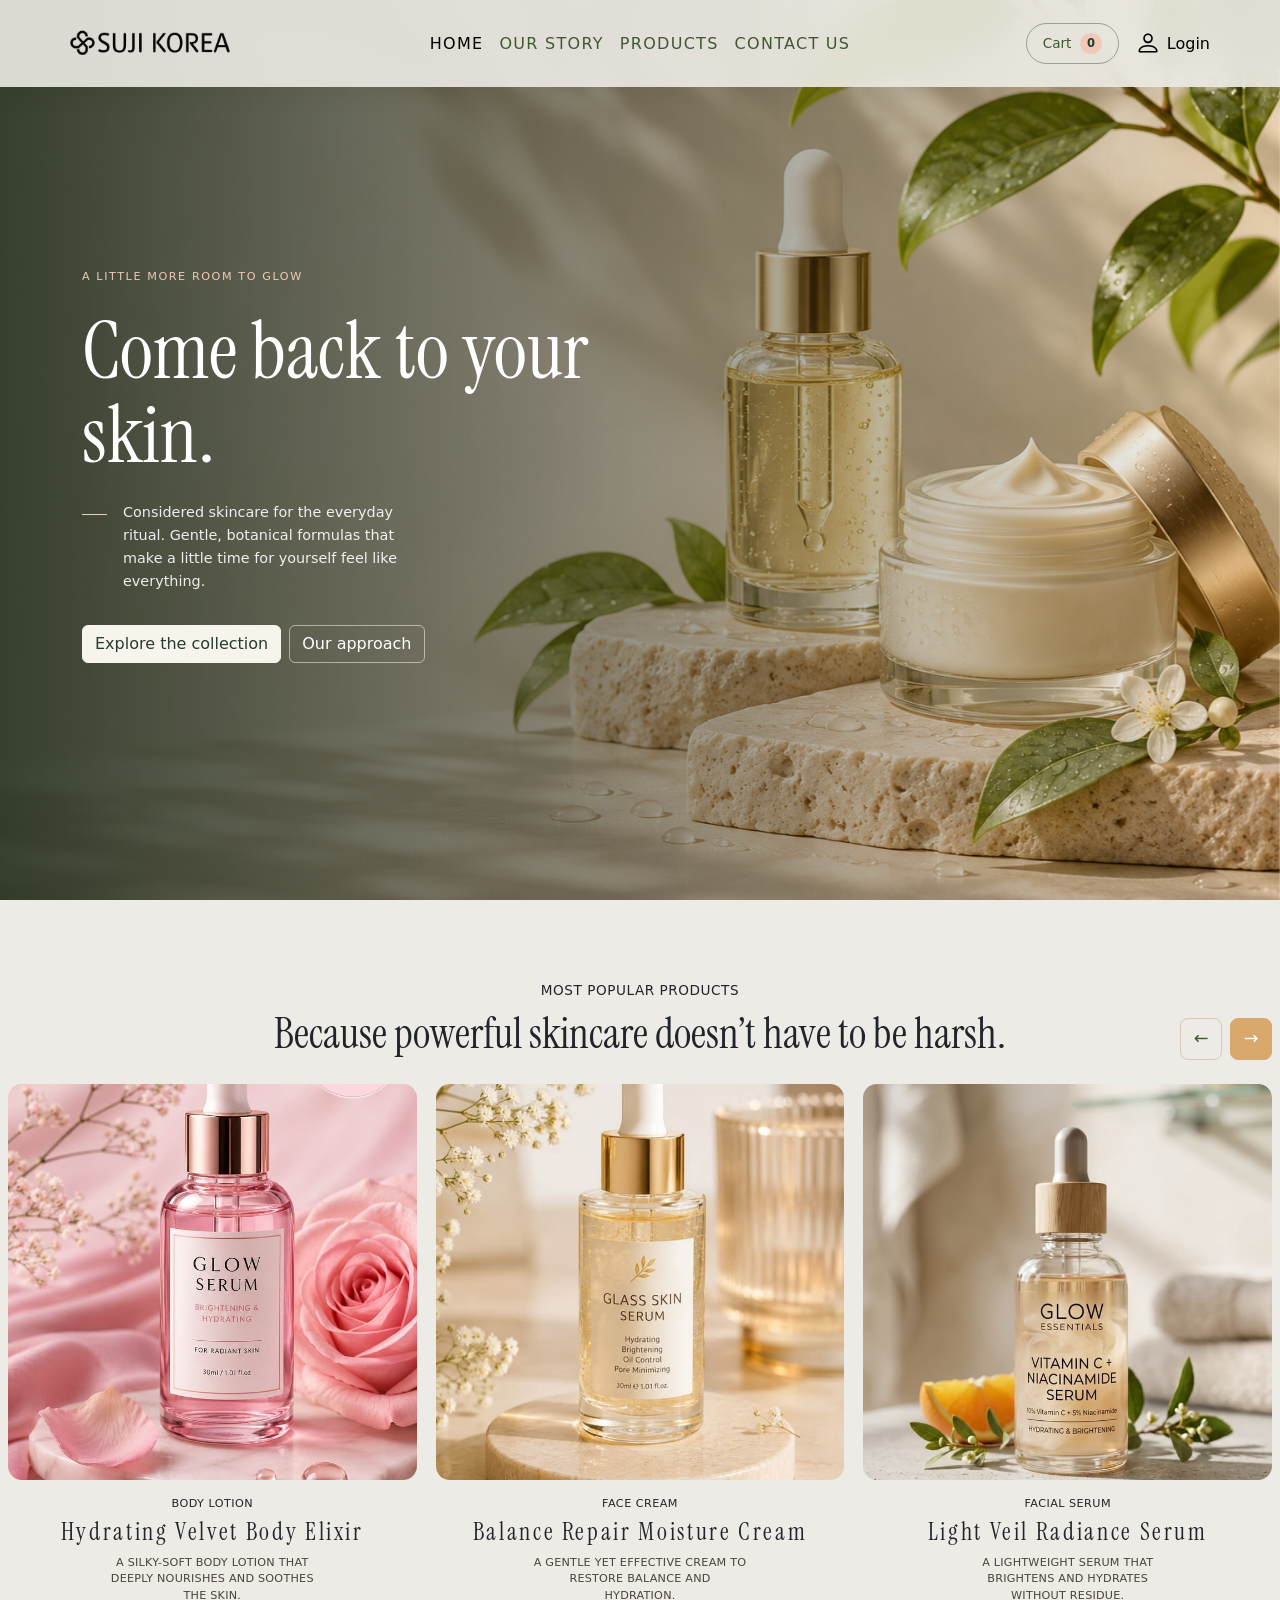
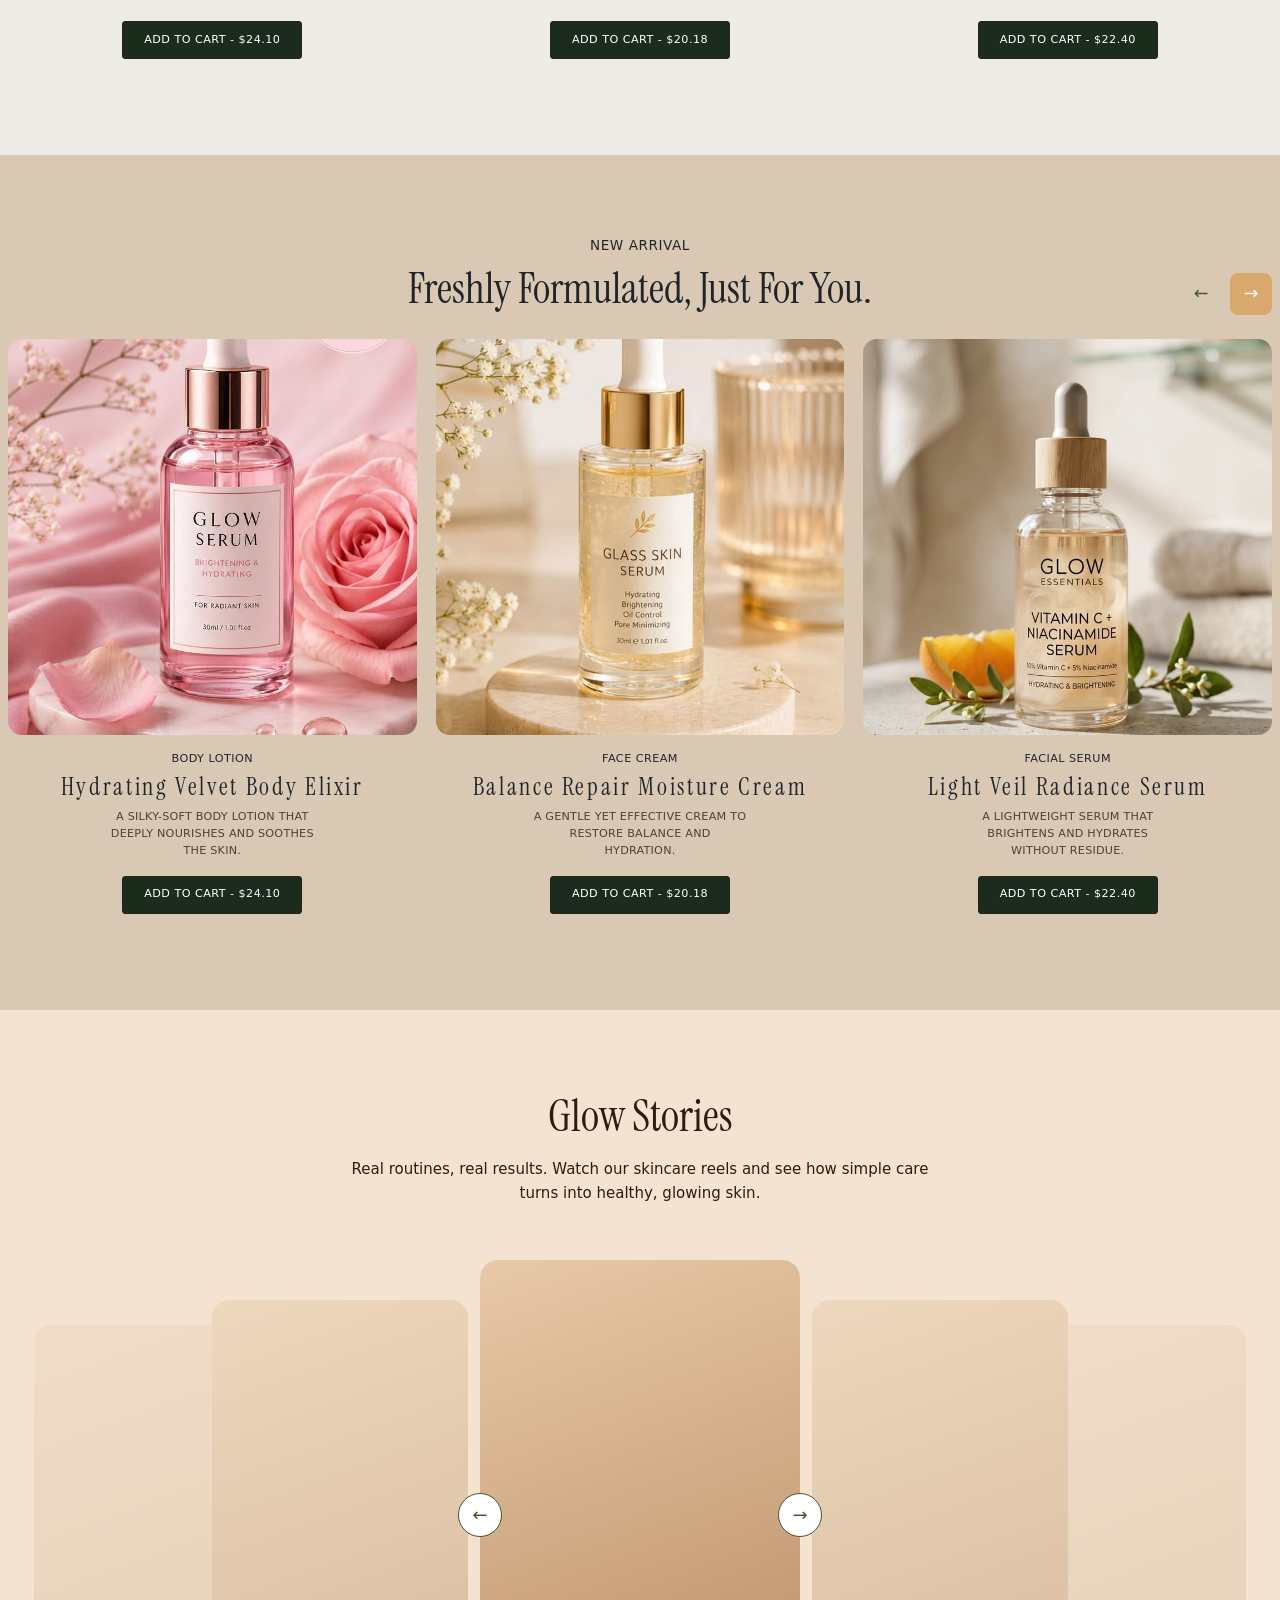
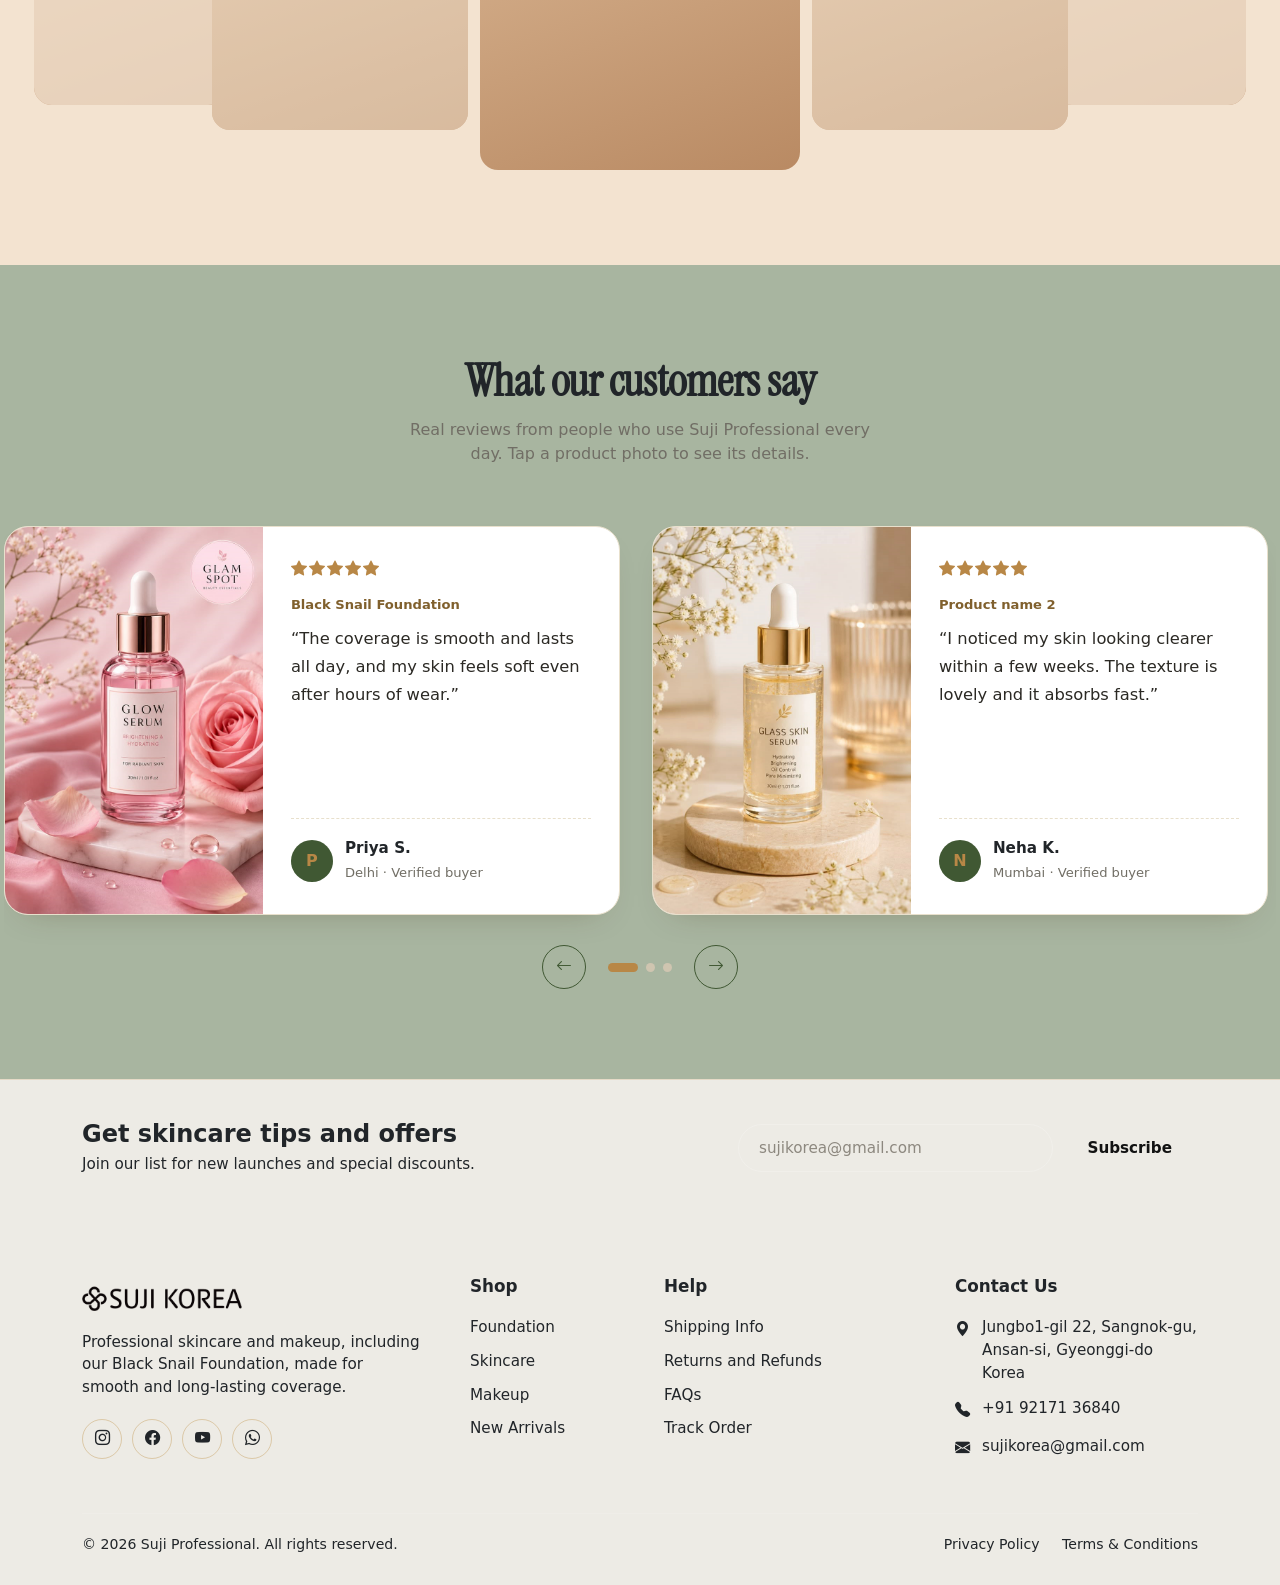
==== commit 93e8b02f: "loginbutton and products" ====
--- a/index.html
+++ b/index.html
@@ -5,11 +5,11 @@
     <meta name="viewport" content="width=device-width, initial-scale=1.0">
     <title>Skincare</title>
     <link rel="stylesheet" href="css/index.css">
-     <!-- Bootstrap CSS -->
-  <link href="https://cdn.jsdelivr.net/npm/bootstrap@5.3.3/dist/css/bootstrap.min.css" rel="stylesheet">
-  <!-- Google Fonts -->
-  <link href="https://fonts.googleapis.com/css2?family=DM+Sans:wght@400;500;600&family=Instrument+Serif&display=swap" rel="stylesheet">
-<link href="https://cdn.jsdelivr.net/npm/bootstrap-icons@1.11.3/font/bootstrap-icons.min.css" rel="stylesheet">
+      <!-- Bootstrap CSS -->
+    <link href="https://cdn.jsdelivr.net/npm/bootstrap@5.3.3/dist/css/bootstrap.min.css" rel="stylesheet">
+    <!-- Google Fonts -->
+    <link href="https://fonts.googleapis.com/css2?family=DM+Sans:wght@400;500;600&family=Instrument+Serif&display=swap" rel="stylesheet">
+  <link href="https://cdn.jsdelivr.net/npm/bootstrap-icons@1.11.3/font/bootstrap-icons.min.css" rel="stylesheet">
 </head>
 <body>
     <!-- ===== HEADER ===== -->
@@ -17,8 +17,9 @@
       <nav class="navbar navbar-expand-lg container">
         <!-- <a class="brand" href="#">Skincare</a> -->
         <a class="brand" href="#">
-          <img src="img/logo1.png" alt="">
-          <span class="brand-text fs-2 font-bold">Suji</span>
+          <!-- <img src="https://sujikoreacm.cafe24.com/web/upload/category/editor/2023/11/30/0e91866d1fe4e8ab129c3f23b12ca456.png" alt=""> -->
+          <img src="/img/sujilogo.png" alt="logo">
+          <!-- <span class="brand-text fs-2 font-bold">Suji</span> -->
         </a>
 
         <button class="navbar-toggler border-0" type="button"
@@ -30,13 +31,20 @@
         <div class="collapse navbar-collapse" id="mainNav">
           <ul class="navbar-nav site-nav">
             <li class="nav-item"><a class="nav-link active" href="#">Home</a></li>
-            <li class="nav-item"><a class="nav-link" href="#">About</a></li>
-            <li class="nav-item"><a class="nav-link" href="#">Products</a></li>
-            <li class="nav-item"><a class="nav-link" href="#">Account</a></li>
+            <li class="nav-item"><a class="nav-link" href="#">Our Story</a></li>
+            <li class="nav-item"><a class="nav-link" href="products.html">Products</a></li>
+            <li class="nav-item"><a class="nav-link" href="#">Contact Us</a></li>
           </ul>
-          <a class="cart-button" href="#" aria-label="Cart, 0 items">
-            Cart <span class="cart-count">0</span>
-          </a>
+          <div class="nav-actions">
+            <a class="cart-button" href="#" aria-label="Cart, 0 items">
+              Cart <span class="cart-count">0</span>
+            </a>
+            <button class="login-button" type="button" aria-label="Login">
+              <i class="bi bi-person"></i>
+              <span>Login</span>
+            </button>
+          </div>
+          
         </div>
       </nav>
     </header>
@@ -48,13 +56,13 @@
            data-bs-touch="true" aria-label="Skincare collection">
         <div class="carousel-inner">
           <div class="carousel-item active">
-            <img src="img/heroimg7.jpg" class="d-block w-100" alt="">
+            <img src="img/hero/hero22.png" class="d-block w-100" alt="">
           </div>
           <div class="carousel-item">
-            <img src="img/heroimg4.png" class="d-block w-100" alt="">
+            <img src="img/hero/hero25.png" class="d-block w-100" alt="">
           </div>
           <div class="carousel-item">
-            <img src="img/heroimg9.jpg" class="d-block w-100" alt="">
+            <img src="img/hero/hero20.png" class="d-block w-100" alt="">
           </div>
         </div>
       </div>
@@ -338,7 +346,7 @@
         </div>
         <div class="col-lg-6">
           <form class="news-form" onsubmit="return false;">
-            <input type="email" placeholder="Enter your email" aria-label="Email address" required>
+            <input type="email" placeholder="sujikorea@gmail.com" aria-label="Email address" required>
             <button type="submit">Subscribe</button>
           </form>
         </div>
@@ -352,8 +360,11 @@
       <div class="row g-5">
  
         <div class="col-lg-4 col-md-6">
-          <div class="brand">Suji</div>
-          <div class="brand-sub">Professional</div>
+          <div class="brand">
+            <!-- <img src="https://sujikoreacm.cafe24.com/web/upload/category/editor/2023/11/30/0e91866d1fe4e8ab129c3f23b12ca456.png" alt=""> -->
+             <img src="/img/sujilogo.png" alt="logo"/>
+          </div>
+          <!-- <div class="brand-sub">Professional</div> -->
           <p>Professional skincare and makeup, including our Black Snail Foundation, made for smooth and long-lasting coverage.</p>
           <div class="social">
             <a href="#" aria-label="Instagram"><i class="bi bi-instagram"></i></a>
@@ -386,9 +397,9 @@
         <div class="col-lg-3 col-md-6">
           <h5>Contact Us</h5>
           <ul class="footer-contact">
-            <li><i class="bi bi-geo-alt-fill"></i><span>Your address, City, State, India</span></li>
-            <li><i class="bi bi-telephone-fill"></i><a href="tel:+910000000000">+91 00000 00000</a></li>
-            <li><i class="bi bi-envelope-fill"></i><a href="mailto:care@example.com">care@example.com</a></li>
+            <li><i class="bi bi-geo-alt-fill"></i><span>Jungbo1-gil 22, Sangnok-gu, Ansan-si, Gyeonggi-do Korea</span></li>
+            <li><i class="bi bi-telephone-fill"></i><a href="tel:+910000000000">+91 92171 36840</a></li>
+            <li><i class="bi bi-envelope-fill"></i><a href="mailto:sujikorea@gmail.com">sujikorea@gmail.com</a></li>
           </ul>
         </div>
  
@@ -407,6 +418,32 @@
 </footer>
  
   <!-- <div class="footer-line"></div> -->
+<dialog class="login-dialog" id="loginDialog" aria-labelledby="loginDialogTitle">
+  <div class="login-dialog-layout">
+    <section class="login-dialog-brand">
+      <img src="img/sujilogo.png" alt="Suji Korea">
+      <h2 id="loginDialogTitle">Login to enjoy Suji Korea</h2>
+    </section>
+    <form class="login-dialog-form" id="loginForm">
+      <button class="login-dialog-close" type="button" aria-label="Close login">&times;</button>
+      <div class="login-phone-row">
+        <span class="login-country-code" aria-label="Country code India">+91</span>
+        <input class="login-phone-input" id="loginPhone" name="phone" type="tel"
+               inputmode="numeric" autocomplete="tel-national" placeholder="Enter mobile number"
+               aria-label="Enter mobile number" pattern="[0-9]{10}" maxlength="10" required>
+      </div>
+      <button class="login-submit" type="submit">Continue</button>
+      <label class="login-consent">
+        <input name="consent" type="checkbox" required>
+        <span>I agree to Suji Korea using my data for login and offers.</span>
+      </label>
+      <p class="login-message" id="loginMessage" role="status" aria-live="polite"></p>
+      <button class="register-submit" type="submit">Register</button>
+    </form>
+  </div>
+</dialog>
+
+<script src="login-modal.js"></script>
 <script src="https://cdn.jsdelivr.net/npm/bootstrap@5.3.3/dist/js/bootstrap.bundle.min.js"></script>
  <script>
     const siteHeader = document.querySelector('.site-header');
@@ -480,42 +517,42 @@
     {
       name:"Priya S.", city:"Delhi", rating:5, img:"img/products/product1.jpg",
       quote:"The coverage is smooth and lasts all day, and my skin feels soft even after hours of wear.",
-      product:"Black Snail Foundation", price:"₹999", link:"#",
+      product:"Black Snail Foundation", price:"$24.10", link:"#",
       desc:"A lightweight foundation with black snail extract for an even, natural finish.",
       points:["Smooth, buildable coverage","Lightweight, comfortable feel","Suitable for everyday wear"]
     },
     {
       name:"Neha K.", city:"Mumbai", rating:5, img:"img/products/product2.jpg",
       quote:"I noticed my skin looking clearer within a few weeks. The texture is lovely and it absorbs fast.",
-      product:"Product name 2", price:"₹799", link:"#",
+      product:"Product name 2", price:"$20.18", link:"#",
       desc:"Add a short description of this product here.",
       points:["Key benefit one","Key benefit two","Key benefit three"]
     },
     {
       name:"Simran A.", city:"Chandigarh", rating:4, img:"img/products/product3.jpg",
       quote:"Great quality for the price. It blends easily and does not feel heavy on my face.",
-      product:"Product name 3", price:"₹699", link:"#",
+      product:"Product name 3", price:"$22.40", link:"#",
       desc:"Add a short description of this product here.",
       points:["Key benefit one","Key benefit two","Key benefit three"]
     },
     {
       name:"Ritu M.", city:"Jaipur", rating:5, img:"img/products/product4.jpg",
       quote:"My go-to for events. The finish looks polished in photos and stays put through the day.",
-      product:"Product name 4", price:"₹899", link:"#",
+      product:"Product name 4", price:"$22.40", link:"#",
       desc:"Add a short description of this product here.",
       points:["Key benefit one","Key benefit two","Key benefit three"]
     },
     {
       name:"Ananya R.", city:"Pune", rating:5, img:"img/products/product5.jpg",
       quote:"Gentle on my sensitive skin and the packaging feels premium. Will order again.",
-      product:"Product name 5", price:"₹849", link:"#",
+      product:"Product name 5", price:"$22.40", link:"#",
       desc:"Add a short description of this product here.",
       points:["Key benefit one","Key benefit two","Key benefit three"]
     },
     {
       name:"Kavya D.", city:"Lucknow", rating:5, img:"img/products/product6.jpg",
       quote:"Shade match was easy and the result looks natural, not cakey. Highly recommend.",
-      product:"Product name 6", price:"₹949", link:"#",
+      product:"Product name 6", price:"$22.40", link:"#",
       desc:"Add a short description of this product here.",
       points:["Key benefit one","Key benefit two","Key benefit three"]
     }
--- a/css/index.css
+++ b/css/index.css
@@ -38,10 +38,161 @@
       line-height: 1;
     }
     .brand img {
-      width: 3rem;
+      width: 10rem;
       height: 3rem;
       object-fit: contain;
-    }
+      
+    }
+    .nav-actions{
+      display: flex;
+      align-items: center;
+      gap: 1rem;
+    }
+   
+    
+    .login-button {
+      display: inline-flex;
+      align-items: center;
+      gap: 6px;
+      padding: 0;
+      border: 0;
+      background: transparent;
+      color: #000;
+      font: inherit;
+      font-size: 1rem;
+      cursor: pointer;
+    }
+
+    .login-button i { font-size: 1.6rem; }
+
+    .login-dialog {
+      width: min(950px, calc(100% - 2rem));
+      max-width: none;
+      padding: 0;
+      overflow: visible;
+      border: 0;
+      border-radius: 1.25rem;
+      color: #263226;
+      box-shadow: 0 1.5rem 5rem rgba(0, 0, 0, 0.25);
+    }
+    .login-dialog::backdrop { background: rgba(0, 0, 0, 0.58); }
+    .login-dialog-layout {
+      display: grid;
+      grid-template-columns: 1.05fr 1fr;
+      min-height: 360px;
+    }
+    .login-dialog-brand {
+      display: flex;
+      flex-direction: column;
+      align-items: center;
+      justify-content: center;
+      gap: 1.5rem;
+      padding: 2rem;
+      background: #dfe8dc;
+      text-align: center;
+      font-family: 'Instrument Serif', serif;
+    }
+    .login-dialog-brand img {
+      display: block;
+      width: min(250px, 85%);
+      max-height: 90px;
+      object-fit: contain;
+    }
+    .login-dialog-brand h2 {
+      margin: 0;
+      color: var(--green);
+      font-size: clamp(1.3rem, 3vw, 1.7rem);
+      font-weight: 700;
+    }
+    .login-dialog-form {
+      position: relative;
+      display: flex;
+      flex-direction: column;
+      justify-content: center;
+      gap: 1rem;
+      padding: 3.5rem 1.5rem 2rem;
+      background: #fff;
+    }
+    .login-dialog-close {
+      position: absolute;
+      top: 0.75rem;
+      right: 0.75rem;
+      display: grid;
+      width: 2rem;
+      height: 2rem;
+      place-items: center;
+      border: 0;
+      border-radius: 50%;
+      background: #edf0eb;
+      color: #263226;
+      font-size: 1.3rem;
+      cursor: pointer;
+    }
+    .login-phone-row { display: flex; gap: 0.5rem; }
+    .login-country-code,
+    .login-phone-input {
+      min-height: 3.1rem;
+      border: 1px solid #cbd4c8;
+      border-radius: 0.65rem;
+      background: #fff;
+      color: #263226;
+      font: inherit;
+    }
+    .login-country-code {
+      display: grid;
+      min-width: 3.5rem;
+      place-items: center;
+      padding: 0 0.5rem;
+    }
+    .login-phone-input { width: 100%; padding: 0 0.85rem; }
+    .login-phone-input:focus {
+      border-color: var(--green);
+      outline: 3px solid rgba(61, 79, 56, 0.16);
+    }
+    .login-submit {
+      min-height: 3rem;
+      border: 0;
+      border-radius: 0.65rem;
+      background: var(--green);
+      color: #fff;
+      font: inherit;
+      font-weight: 700;
+      cursor: pointer;
+    }
+    .login-submit:hover { background: #30402c; }
+    .register-submit{
+      min-height: 3rem;
+      border: 0;
+      border-radius: 0.65rem;
+      background: var(--cream);
+      color:rgb(42, 41, 41);
+      font: inherit;
+      font-weight: 700;
+      cursor: pointer;
+    }
+    .login-consent {
+      display: flex;
+      align-items: flex-start;
+      gap: 0.55rem;
+      color: #4a5148;
+      font-size: 0.9rem;
+      line-height: 1.5;
+    }
+    .login-consent input { margin-top: 0.25rem; accent-color: var(--green); }
+    .login-message {
+      min-height: 1.3rem;
+      margin: 0;
+      color: var(--green);
+      font-size: 0.88rem;
+    }
+    @media (max-width: 640px) {
+      .login-dialog-layout { grid-template-columns: 1fr; }
+      .login-dialog-brand { gap: 0.65rem; padding: 1.5rem 1rem; }
+      .login-dialog-brand img { width: min(190px, 70%); max-height: 60px; }
+      .login-dialog-form { padding: 3.25rem 1.25rem 1.5rem; }
+    }
+
+ 
     .brand:hover { color: var(--green); }
  
     .site-nav .nav-link {
@@ -96,7 +247,7 @@
       display: flex;
       align-items: center;
       height: 100vh;
-      height: 100svh;
+      /* height: 100vh; */
       padding: 7rem 0 5rem;
       color: #fff;
       overflow: hidden;
@@ -115,6 +266,7 @@
       inset: 0;
       z-index: 0;
       height: 100%;
+       
     }
     .hero-carousel .carousel-item img {
       width: 100%;
@@ -234,7 +386,7 @@
         margin: 0;
         transform: translateX(-50%);
       }
-      .cart-button {
+      .site-header .nav-actions {
         position: absolute;
         right: 0;
       }
@@ -248,7 +400,7 @@
         border-radius: 1rem;
         background: rgba(237, 235, 229, 0.98);
       }
-      .cart-button {
+      .nav-actions {
         margin-top: 0.65rem;
       }
       .navbar-toggler {
@@ -354,8 +506,9 @@
     } */
   
    .products .container {
-  max-width: 1500px;
+  max-width: 1400px;
   padding-inline: 8px;
+
 }
 
   .product-track {
@@ -368,6 +521,7 @@
   scrollbar-width: none;
   padding-bottom: 5rem;
   margin-bottom: -4rem;
+  /* max-height: 1000px; */
 }
     .product-track::-webkit-scrollbar { display: none; } /* Chrome/Edge */
  
@@ -550,7 +704,7 @@
   }
   /* .reviews .container{ max-width:1200px; } */
   .reviews .container {
-  max-width: 1500px;
+  max-width: 1400px;
   padding-inline: 8px;
 }
  
@@ -641,7 +795,7 @@
     display:inline-block; background:var(--ink); color:#fff; text-decoration:none;
     padding:13px 32px; border-radius:50px; font-weight:700; transition:background .25s, color .25s;
   }
-  .p-btn:hover{ background:var(--gold); color:var(--ink); }
+  /* .p-btn:hover{ background:rgb(22, 90, 22); color:var(--cre); } */
   .p-close{ position:absolute; top:16px; right:16px; z-index:5; background-color:#fff; border-radius:50%; padding:12px; opacity:1; }
  
   /* Responsive */
@@ -667,11 +821,11 @@
     background: var(--cream);
   }
   .product-detail-main {
-    min-height: 100vh;
+    min-height: 90vh;
     padding: 126px 0 80px;
   }
   .product-detail-main > .container {
-    max-width: 1240px;
+    max-width: 1200px;
   }
   .product-back-link {
     display: inline-flex;
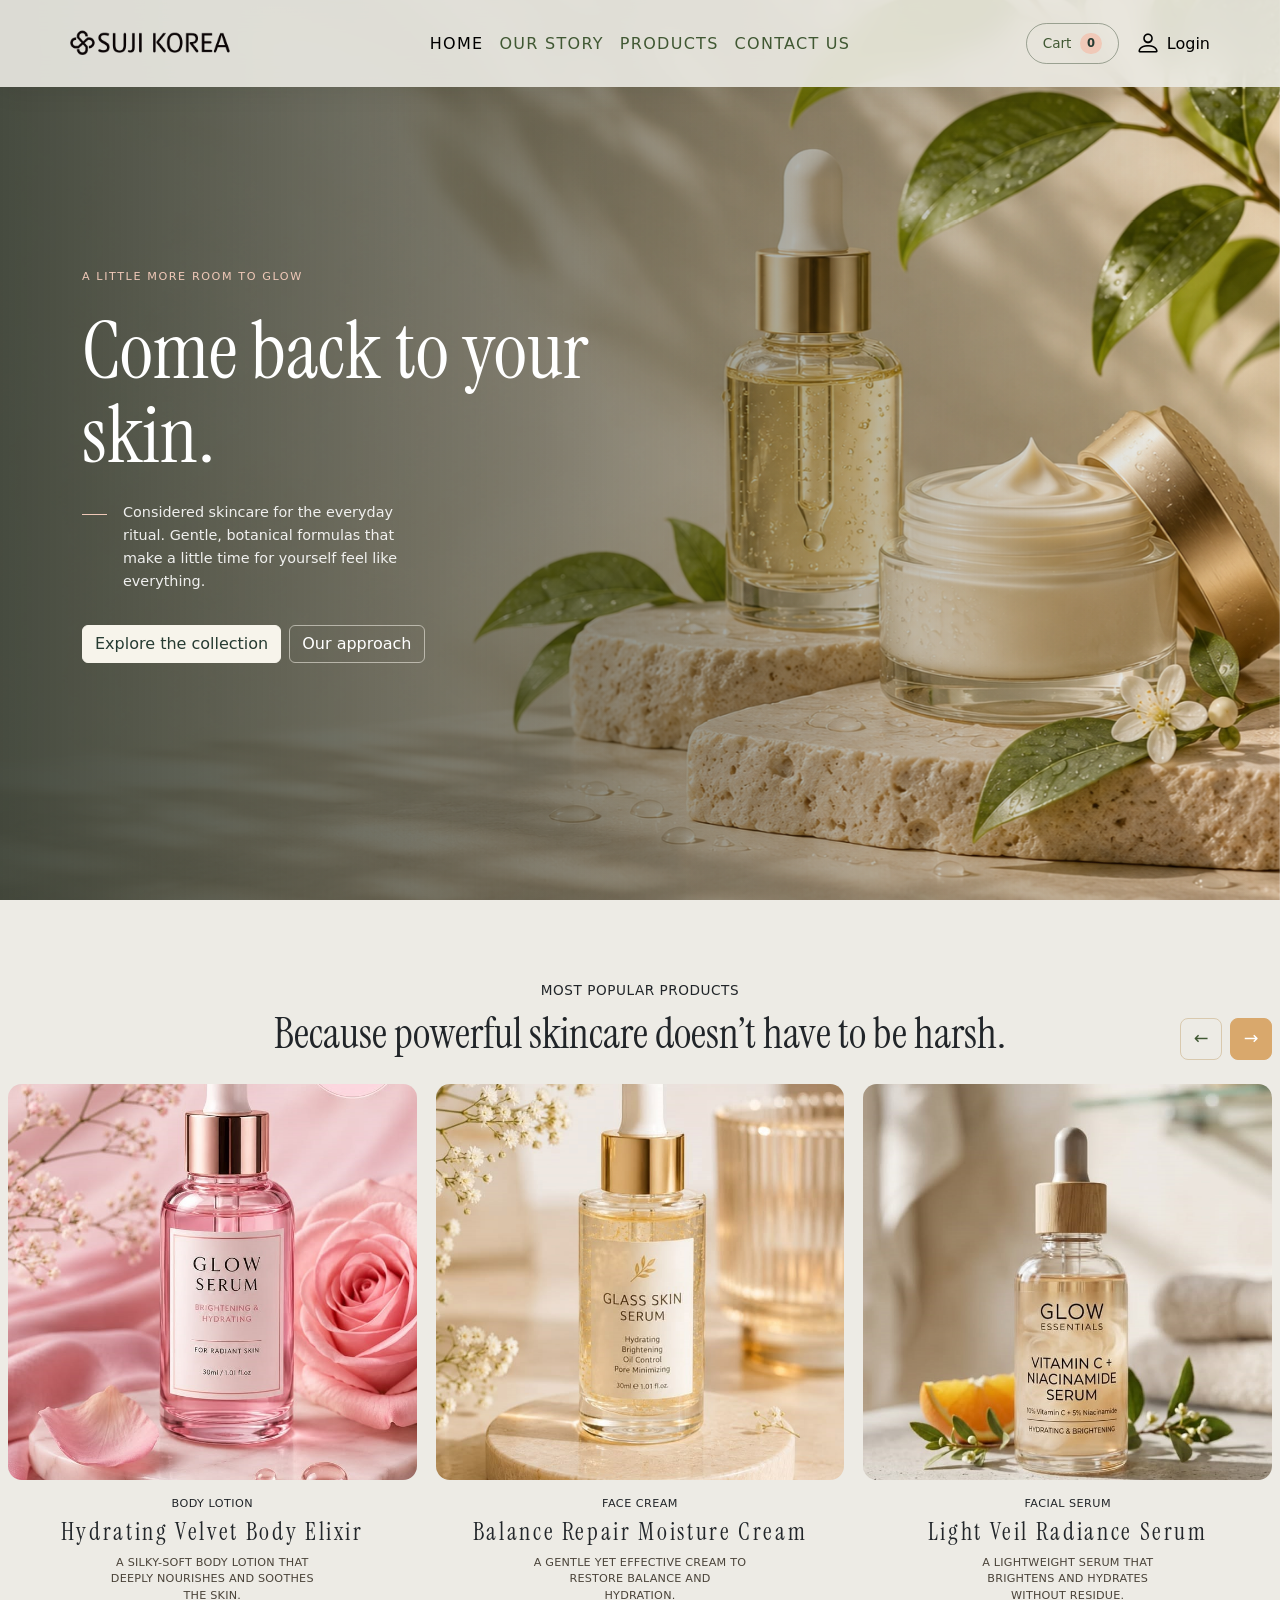
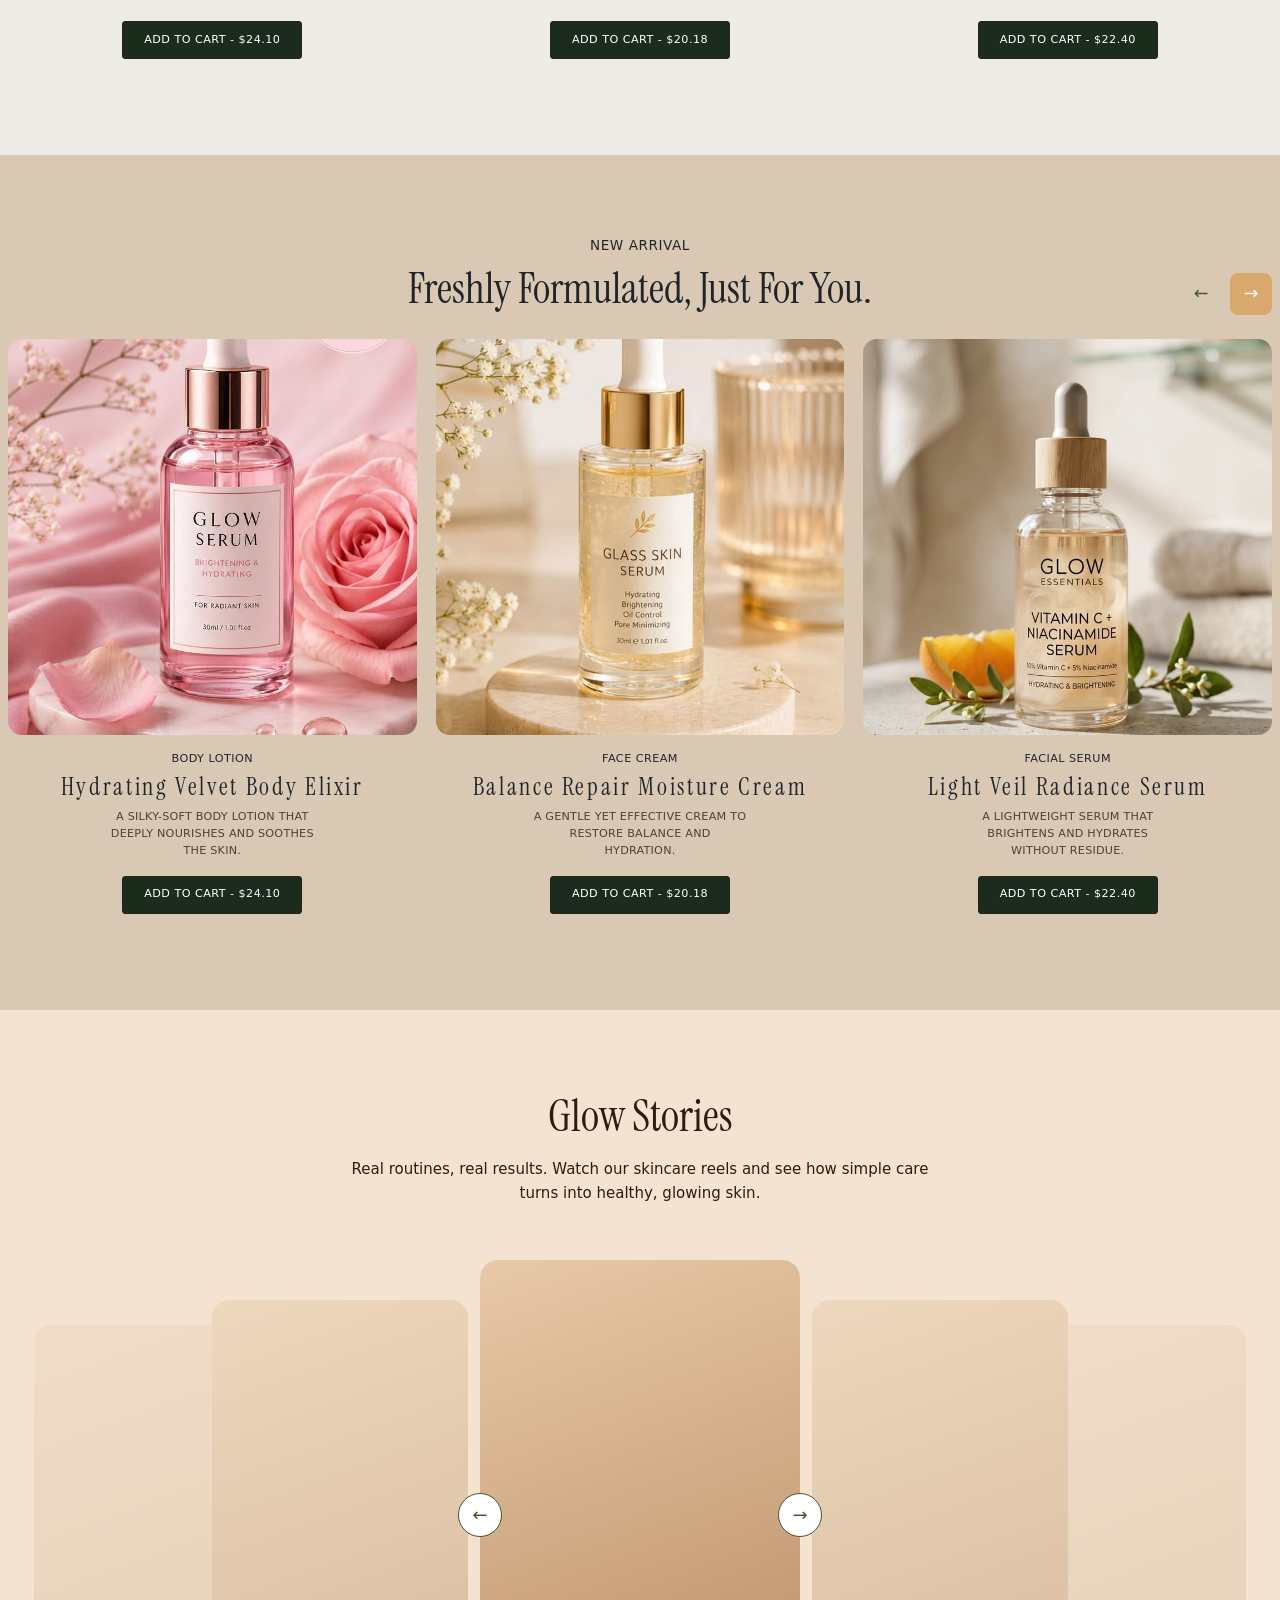
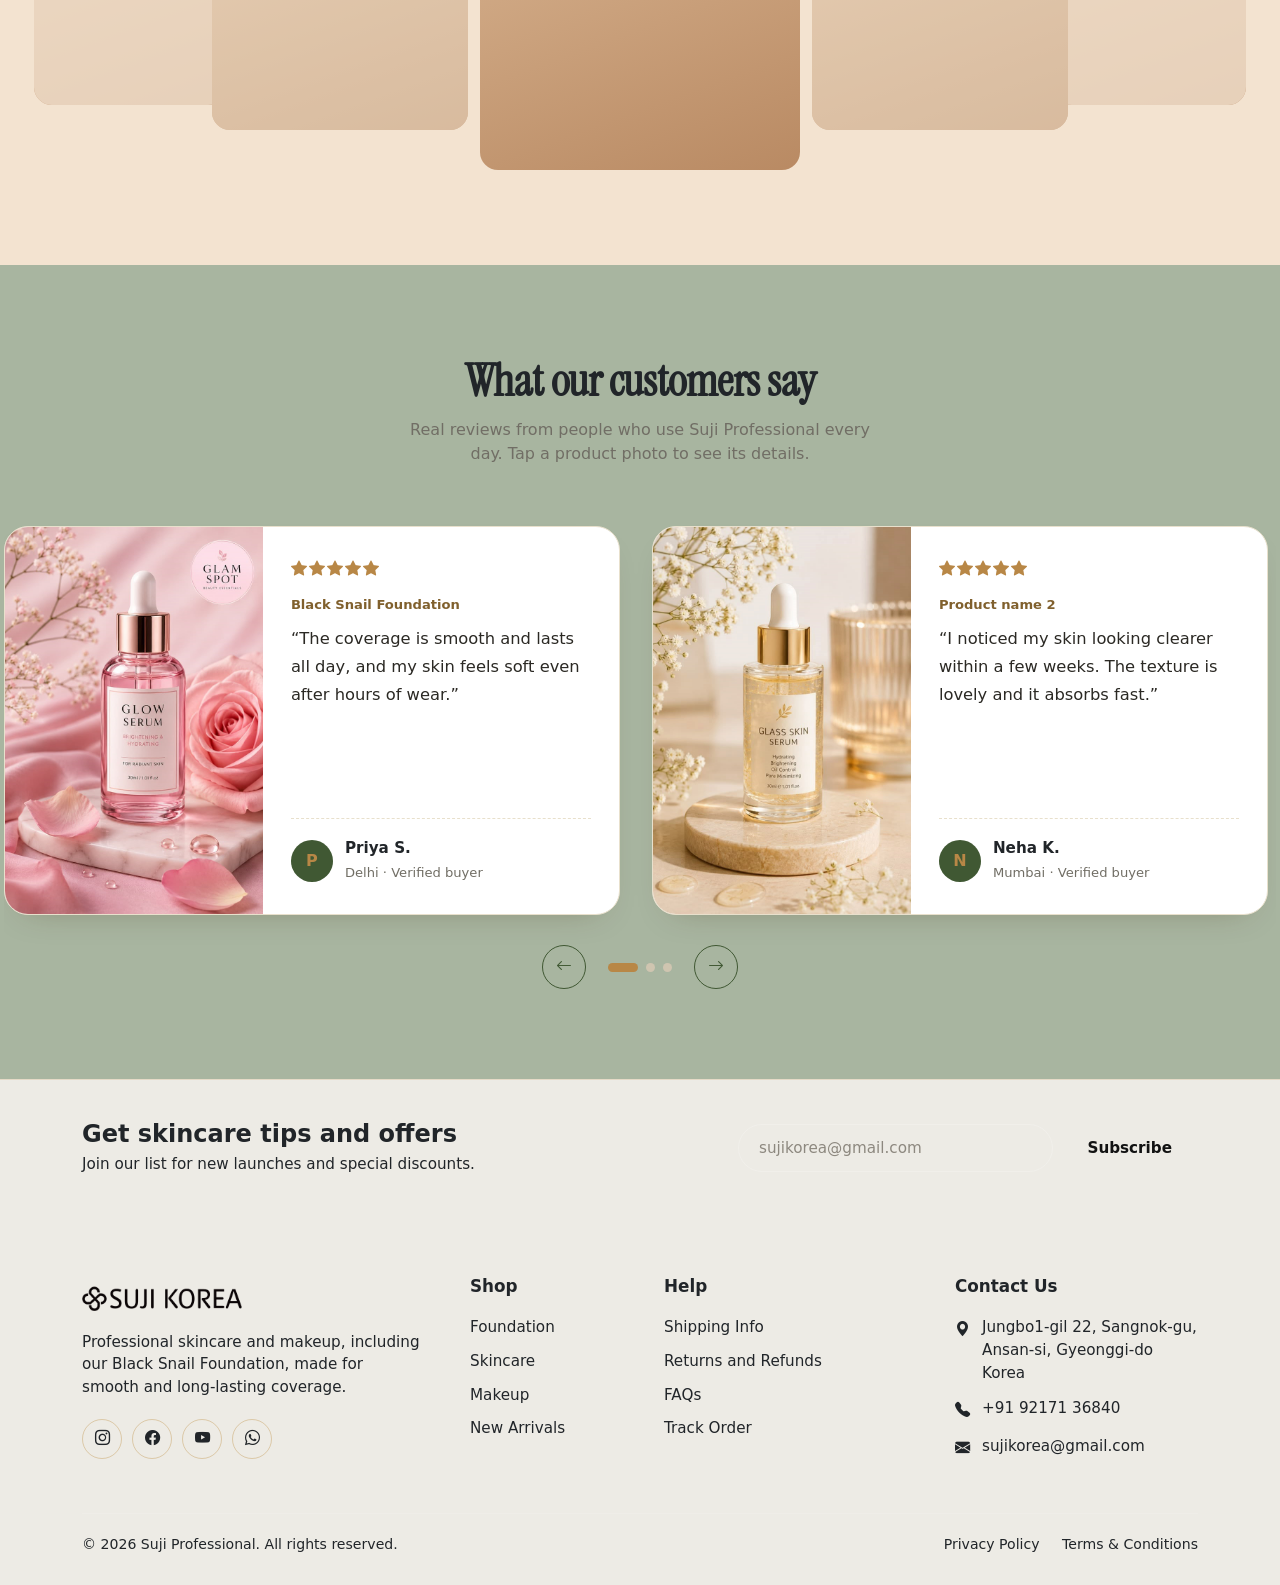
==== commit 2299857a: "singuplogin" ====
--- a/index.html
+++ b/index.html
@@ -326,7 +326,7 @@
           <div class="p-price" id="pPrice"></div>
           <p class="p-desc" id="pDesc"></p>
           <ul class="p-list" id="pList"></ul>
-          <a href="#" class="p-btn" id="pLink">Shop now</a>
+          <a href="/productdetail.html" class="p-btn" id="pLink">Shop now</a>
         </div>
       </div>
     </div>
@@ -438,7 +438,7 @@
         <span>I agree to Suji Korea using my data for login and offers.</span>
       </label>
       <p class="login-message" id="loginMessage" role="status" aria-live="polite"></p>
-      <button class="register-submit" type="submit">Register</button>
+      <button class="register-submit" type="button">Register</button>
     </form>
   </div>
 </dialog>
@@ -517,42 +517,42 @@
     {
       name:"Priya S.", city:"Delhi", rating:5, img:"img/products/product1.jpg",
       quote:"The coverage is smooth and lasts all day, and my skin feels soft even after hours of wear.",
-      product:"Black Snail Foundation", price:"$24.10", link:"#",
+      product:"Black Snail Foundation", price:"$24.10", link:"productdetail.html?id=1",
       desc:"A lightweight foundation with black snail extract for an even, natural finish.",
       points:["Smooth, buildable coverage","Lightweight, comfortable feel","Suitable for everyday wear"]
     },
     {
       name:"Neha K.", city:"Mumbai", rating:5, img:"img/products/product2.jpg",
       quote:"I noticed my skin looking clearer within a few weeks. The texture is lovely and it absorbs fast.",
-      product:"Product name 2", price:"$20.18", link:"#",
+      product:"Product name 2", price:"$20.18", link:"productdetail.html?id=2",
       desc:"Add a short description of this product here.",
       points:["Key benefit one","Key benefit two","Key benefit three"]
     },
     {
       name:"Simran A.", city:"Chandigarh", rating:4, img:"img/products/product3.jpg",
       quote:"Great quality for the price. It blends easily and does not feel heavy on my face.",
-      product:"Product name 3", price:"$22.40", link:"#",
+      product:"Product name 3", price:"$22.40", link:"productdetail.html?id=3",
       desc:"Add a short description of this product here.",
       points:["Key benefit one","Key benefit two","Key benefit three"]
     },
     {
       name:"Ritu M.", city:"Jaipur", rating:5, img:"img/products/product4.jpg",
       quote:"My go-to for events. The finish looks polished in photos and stays put through the day.",
-      product:"Product name 4", price:"$22.40", link:"#",
+      product:"Product name 4", price:"$22.40", link:"productdetail.html?id=4",
       desc:"Add a short description of this product here.",
       points:["Key benefit one","Key benefit two","Key benefit three"]
     },
     {
       name:"Ananya R.", city:"Pune", rating:5, img:"img/products/product5.jpg",
       quote:"Gentle on my sensitive skin and the packaging feels premium. Will order again.",
-      product:"Product name 5", price:"$22.40", link:"#",
+      product:"Product name 5", price:"$22.40", link:"productdetail.html?id=5",
       desc:"Add a short description of this product here.",
       points:["Key benefit one","Key benefit two","Key benefit three"]
     },
     {
       name:"Kavya D.", city:"Lucknow", rating:5, img:"img/products/product6.jpg",
       quote:"Shade match was easy and the result looks natural, not cakey. Highly recommend.",
-      product:"Product name 6", price:"$22.40", link:"#",
+      product:"Product name 6", price:"$22.40", link:"productdetail.html?id=6",
       desc:"Add a short description of this product here.",
       points:["Key benefit one","Key benefit two","Key benefit three"]
     }
--- a/css/index.css
+++ b/css/index.css
@@ -111,6 +111,7 @@
       justify-content: center;
       gap: 1rem;
       padding: 3.5rem 1.5rem 2rem;
+      /* background: #FFF9F1; */
       background: #fff;
     }
     .login-dialog-close {
@@ -130,7 +131,8 @@
     }
     .login-phone-row { display: flex; gap: 0.5rem; }
     .login-country-code,
-    .login-phone-input {
+    .login-phone-input,
+    .register-input {
       min-height: 3.1rem;
       border: 1px solid #cbd4c8;
       border-radius: 0.65rem;
@@ -145,7 +147,12 @@
       padding: 0 0.5rem;
     }
     .login-phone-input { width: 100%; padding: 0 0.85rem; }
+    .register-input { width: 100%; padding: 0 0.85rem; }
     .login-phone-input:focus {
+      border-color: var(--green);
+      outline: 3px solid rgba(61, 79, 56, 0.16);
+    }
+    .register-input:focus {
       border-color: var(--green);
       outline: 3px solid rgba(61, 79, 56, 0.16);
     }
@@ -170,6 +177,17 @@
       font-weight: 700;
       cursor: pointer;
     }
+    .register-back {
+      align-self: flex-start;
+      padding: 0;
+      border: 0;
+      background: transparent;
+      color: var(--green);
+      font: inherit;
+      font-weight: 600;
+      cursor: pointer;
+    }
+    .register-back:hover { text-decoration: underline; }
     .login-consent {
       display: flex;
       align-items: flex-start;
@@ -283,7 +301,8 @@
       inset: 0;
       z-index: 1;
       pointer-events: none;
-      background: linear-gradient(90deg, rgba(29, 41, 26, 0.88) 0%, rgba(20, 28, 18, 0.52) 42%, transparent 100%);
+      background: linear-gradient(90deg, rgba(47, 55, 45, 0.88) 0%, rgba(20, 28, 18, 0.52) 42%, transparent 100%);
+      /* background: linear-gradient(90deg, rgba(82, 81, 71, 0.88) 0%, rgba(20, 28, 18, 0.52) 42%, transparent 100%); */
     }
     .hero-content {
       position: relative;
@@ -424,7 +443,8 @@
 
 /* ---------- Products section ---------- */
  
-    .products { padding: 5rem 0; }
+    .products { padding: 5rem 0 ; }
+    
     .products-heading {
       position: relative;
       justify-content: center !important;
@@ -819,13 +839,17 @@
   .product-detail-page {
     --detail-muted: #716e65;
     background: var(--cream);
+   
   }
   .product-detail-main {
     min-height: 90vh;
-    padding: 126px 0 80px;
+    padding: 126px 0 30px;
+    
   }
   .product-detail-main > .container {
     max-width: 1200px;
+    
+
   }
   .product-back-link {
     display: inline-flex;
@@ -986,6 +1010,95 @@
     }
   }
 
+  /* ---------- tabs ---------- */
+.tabs {
+  padding-top:10px;
+  margin-top: 60px;
+  padding-bottom: 5rem;
+  /* background-color: #e7e3de; */
+
+}
+
+.tab-buttons {
+  display: flex;
+  justify-content: center;
+  gap: 80px;
+}
+
+.tab-btn {
+  background: none;
+  border: none;
+  cursor: pointer;
+  font-family: 'Georgia', serif;
+  font-size: 19px;
+  color: #1a1a1a;
+  padding-bottom: 10px;
+  border-bottom: 2px solid transparent;  /* underline chhupi hui */
+  transition: 0.3s;
+  font-weight: 500;
+}
+
+.tab-btn:hover {
+  color: #c68b4e;
+}
+
+/* active tab ki underline */
+.tab-btn.active {
+  border-bottom: 2px solid #c68b4e;
+}
+
+.tab-content {
+  display: none;               
+  max-width: 1000px;
+  margin: 0 auto;
+  padding: 40px 20px;
+  font-size: 16px;
+  line-height: 1.8;
+  color: #333;
+  
+}
+
+/* sirf active wala dikhe */
+.tab-content.active {
+  display: block;
+}
+
+.tab-content[hidden] {
+  display: none;
+}
+
+.tab-content p {
+  margin-bottom: 1rem;
+}
+
+.product-reviews {
+  display: grid;
+  gap: 1rem;
+}
+
+.product-review {
+  padding: 1.25rem 1.5rem;
+  border: 1px solid rgba(61, 79, 56, 0.18);
+  border-radius: 0.9rem;
+  background: rgba(255, 255, 255, 0.55);
+}
+
+.product-review h3 {
+  margin: 0 0 0.35rem;
+  color: var(--green);
+  font-size: 1.05rem;
+}
+
+.product-review p {
+  margin: 0;
+}
+
+.product-review .product-review-rating {
+  margin-bottom: 0.55rem;
+  color: #b88746;
+  letter-spacing: 0.08em;
+}
+
 /* reels */
 .reels-sec{--reel-bg:#f3e3d0;background:var(--reel-bg);padding:80px 20px 90px;text-align:center;overflow:hidden}
   .reels-sec h2{font-size:clamp(28px,4vw,44px);margin-bottom:14px;color:#2b1d14; font-family: 'Instrument Serif', serif;font-weight:400}
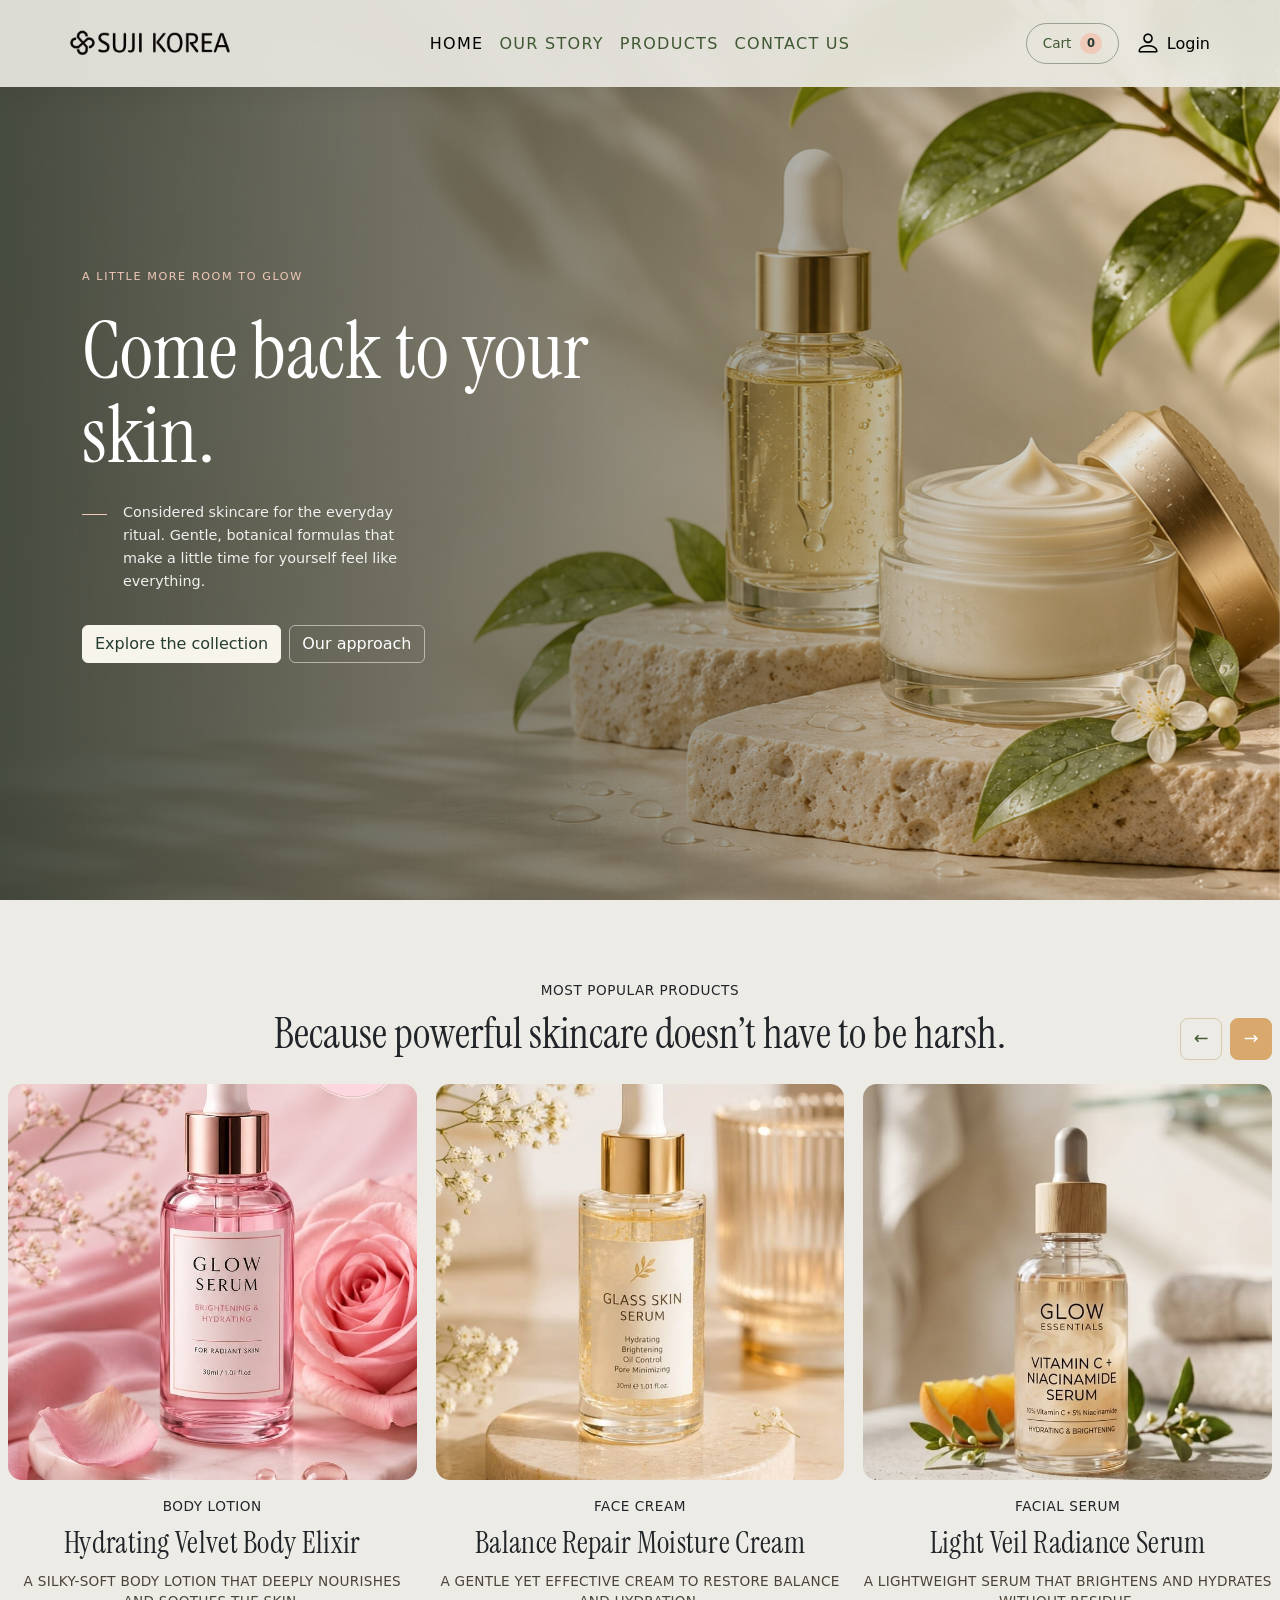
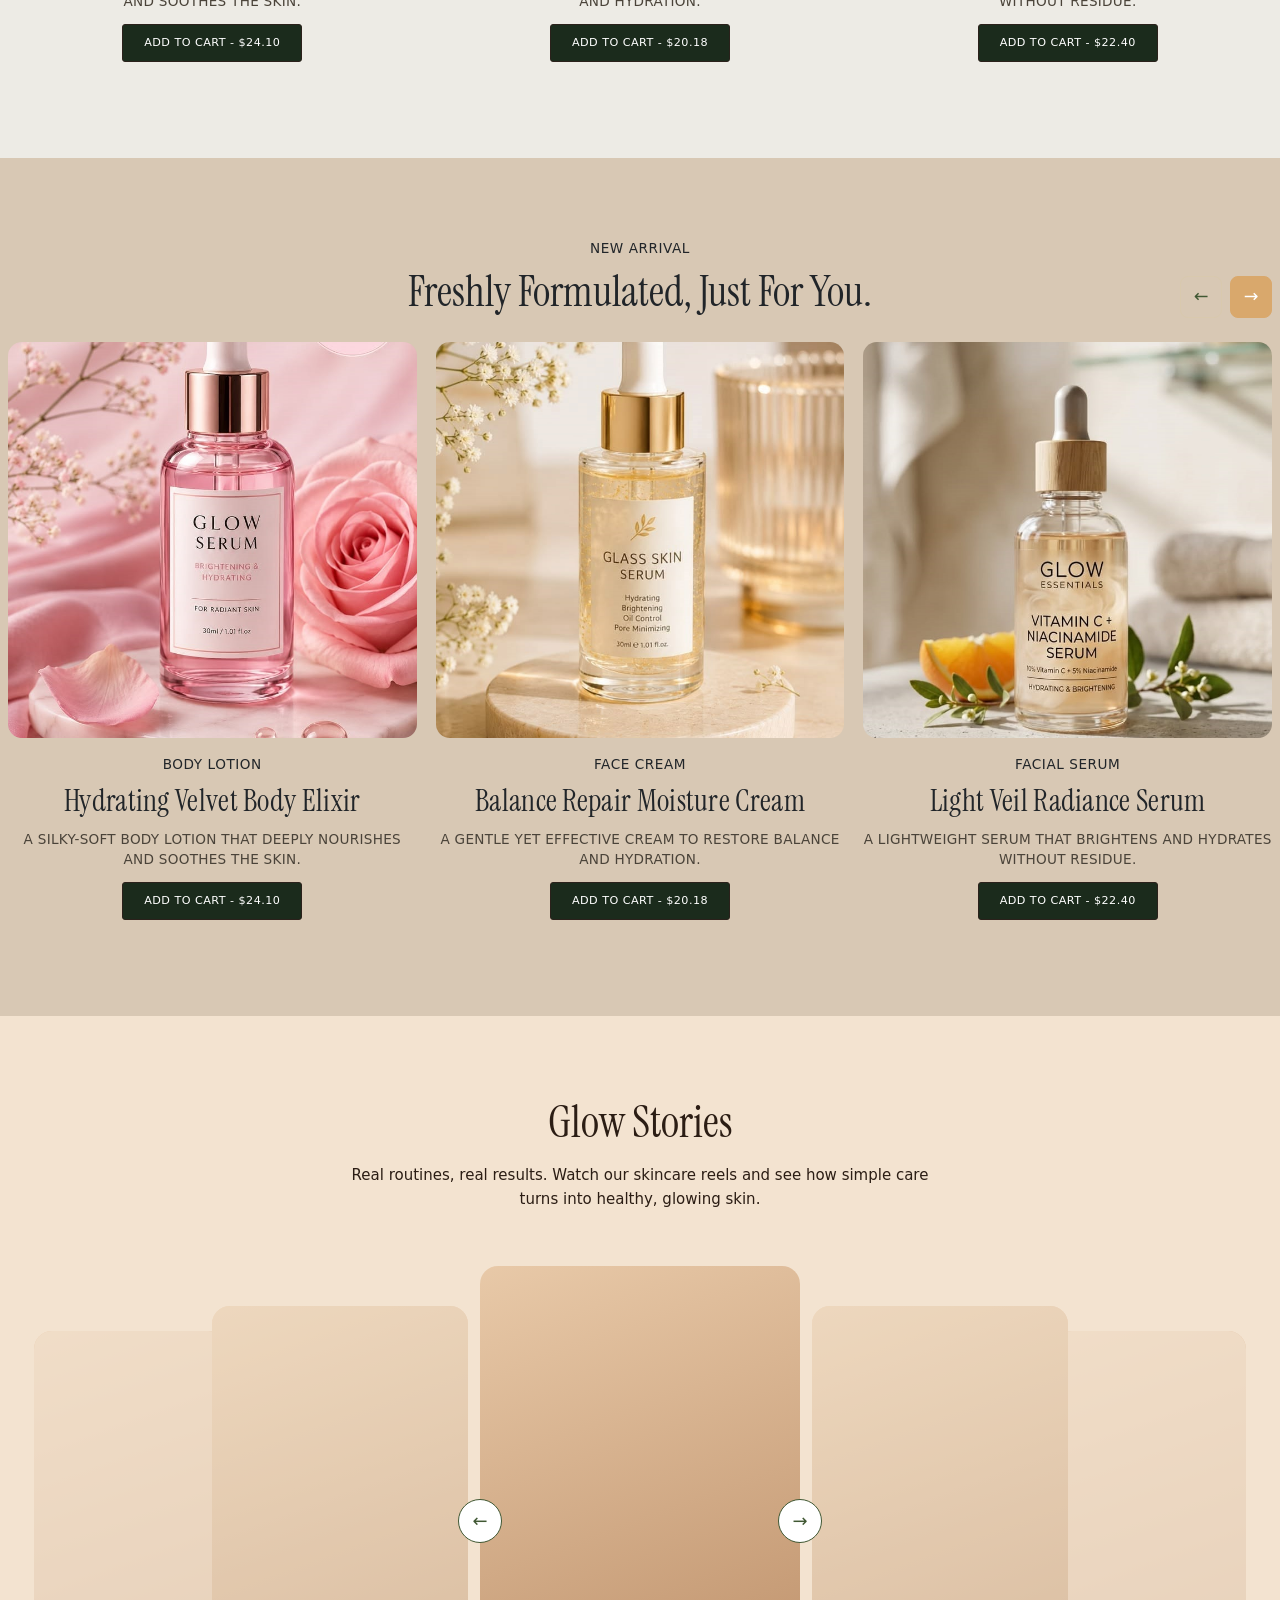
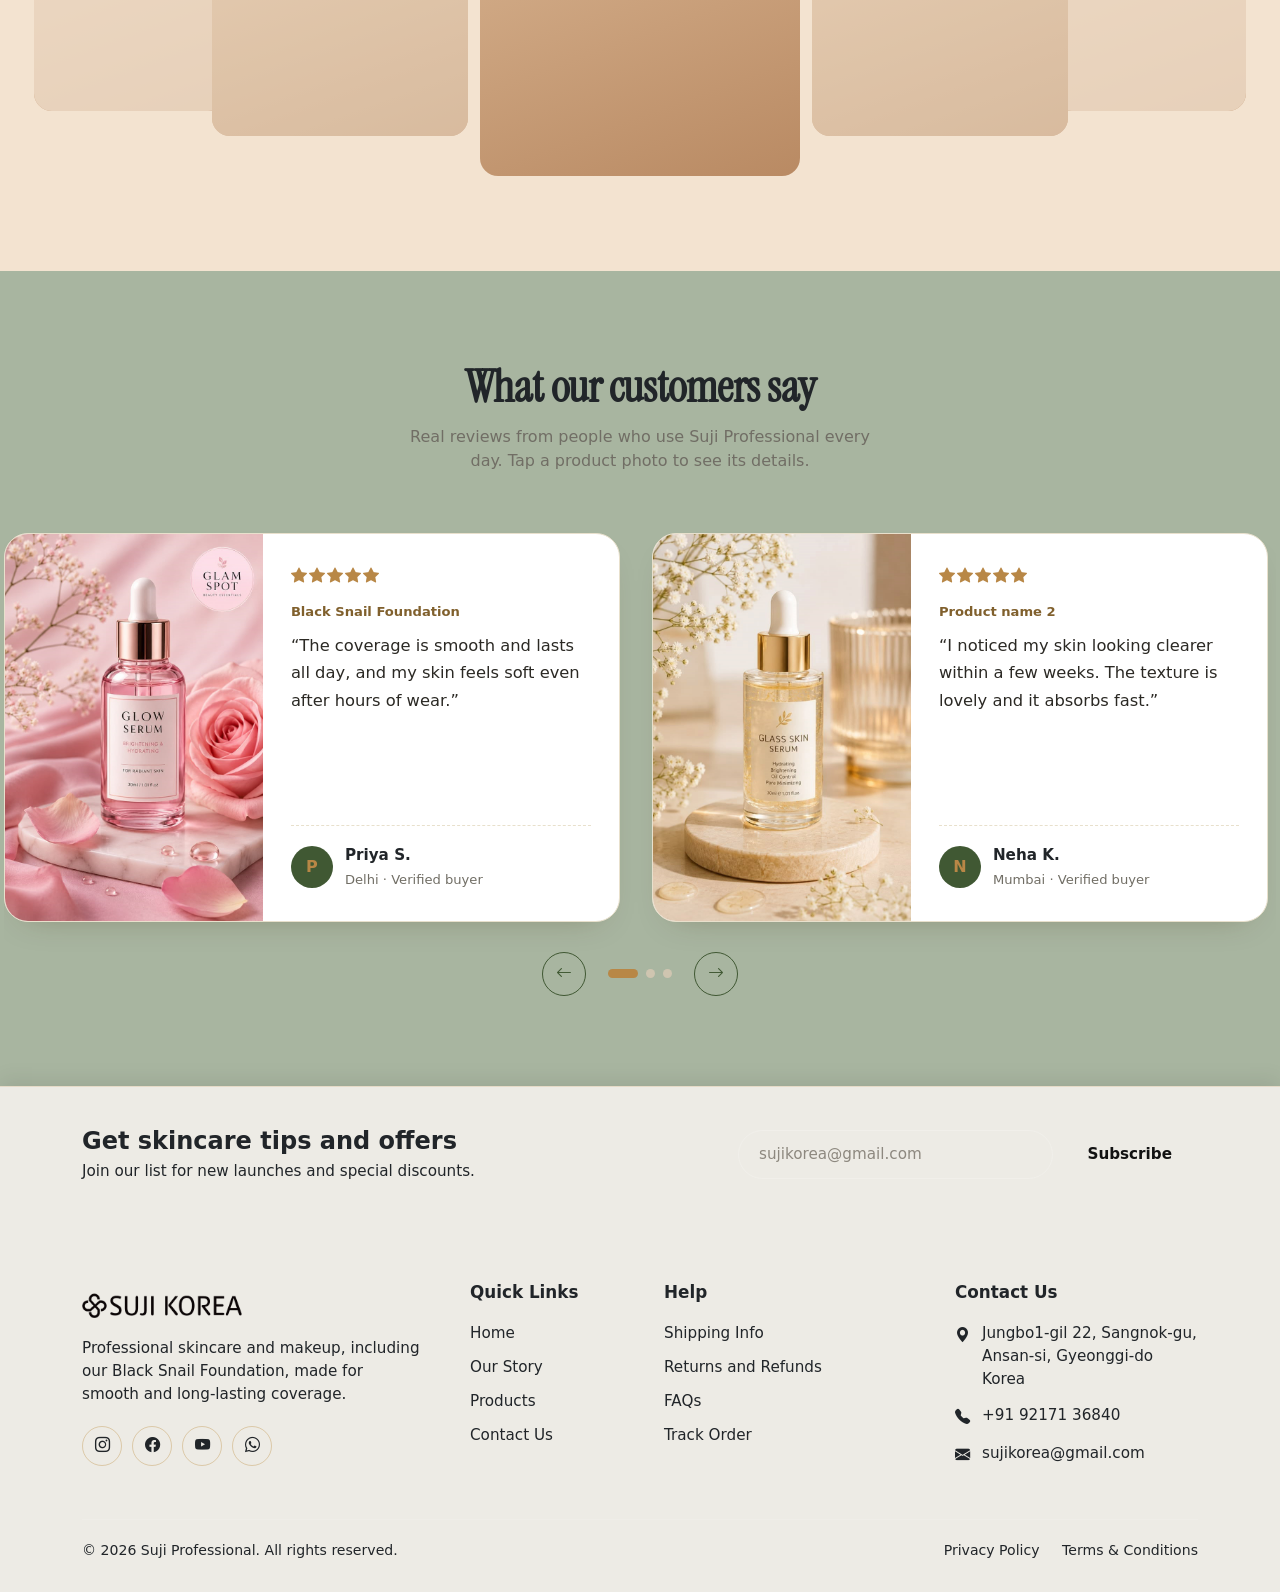
==== commit 354a9194: "contactuspage" ====
--- a/index.html
+++ b/index.html
@@ -18,7 +18,7 @@
         <!-- <a class="brand" href="#">Skincare</a> -->
         <a class="brand" href="#">
           <!-- <img src="https://sujikoreacm.cafe24.com/web/upload/category/editor/2023/11/30/0e91866d1fe4e8ab129c3f23b12ca456.png" alt=""> -->
-          <img src="/img/sujilogo.png" alt="logo">
+          <img src="img/sujilogo.png" alt="logo">
           <!-- <span class="brand-text fs-2 font-bold">Suji</span> -->
         </a>
 
@@ -31,9 +31,9 @@
         <div class="collapse navbar-collapse" id="mainNav">
           <ul class="navbar-nav site-nav">
             <li class="nav-item"><a class="nav-link active" href="#">Home</a></li>
-            <li class="nav-item"><a class="nav-link" href="#">Our Story</a></li>
+            <li class="nav-item"><a class="nav-link" href="about.html">Our Story</a></li>
             <li class="nav-item"><a class="nav-link" href="products.html">Products</a></li>
-            <li class="nav-item"><a class="nav-link" href="#">Contact Us</a></li>
+            <li class="nav-item"><a class="nav-link" href="contact.html">Contact Us</a></li>
           </ul>
           <div class="nav-actions">
             <a class="cart-button" href="#" aria-label="Cart, 0 items">
@@ -173,7 +173,7 @@
     </div>
   </section>
     <!-- New Arrival -->
-    <section class="products" style="background-color: #D8C8B4;">
+    <section class="products" style="background-color: #D8C8B4;" id="newarrival">
     <div class="container">
  
       <div class="products-heading d-flex justify-content-between align-items-end mb-4">
@@ -211,6 +211,7 @@
           <h3 class="product-name">Balance Repair Moisture Cream</h3>
           <p class="product-desc">A gentle yet effective cream to restore balance and hydration.</p>
           <a href="#" class="btn btn-cart">Add to cart - $20.18</a>
+          <!-- <p href="#" class="product-price"> $20.18</p> -->
         </article>
  
         <article class="product-card reveal" style="--d: 0.3s">
@@ -257,6 +258,7 @@
           <h3 class="product-name">Velvet Finish Skin Balm</h3>
           <p class="product-desc">A soft, nourishing balm for a smooth and comfortable everyday finish.</p>
           <a href="#" class="btn btn-cart">Add to cart - $22.40</a>
+           <!-- <p class="product-price">$20.18</p> -->
         </article>
  
         <!-- Aur products chahiye to upar wala article copy karke yahan paste karo -->
@@ -362,7 +364,7 @@
         <div class="col-lg-4 col-md-6">
           <div class="brand">
             <!-- <img src="https://sujikoreacm.cafe24.com/web/upload/category/editor/2023/11/30/0e91866d1fe4e8ab129c3f23b12ca456.png" alt=""> -->
-             <img src="/img/sujilogo.png" alt="logo"/>
+             <img src="img/sujilogo.png" alt="logo"/>
           </div>
           <!-- <div class="brand-sub">Professional</div> -->
           <p>Professional skincare and makeup, including our Black Snail Foundation, made for smooth and long-lasting coverage.</p>
@@ -374,16 +376,25 @@
           </div>
         </div>
  
-        <div class="col-lg-2 col-md-6 col-6">
+        <!-- <div class="col-lg-2 col-md-6 col-6">
           <h5>Shop</h5>
           <ul class="footer-links">
             <li><a href="#">Foundation</a></li>
             <li><a href="#">Skincare</a></li>
             <li><a href="#">Makeup</a></li>
-            <li><a href="#">New Arrivals</a></li>
+            <li><a href="index.html#newarrival">New Arrivals</a></li>
           </ul>
-        </div>
- 
+        </div> -->
+        <div class="col-lg-2 col-md-6 col-6">
+  <h5>Quick Links</h5>
+  <ul class="footer-links">
+    <li><a href="index.html">Home</a></li>
+    <li><a href="about.html">Our Story</a></li>
+    <li><a href="products.html">Products</a></li>
+    <!-- <li><a href="index.html#newarrival">New Arrivals</a></li> -->
+    <li><a href="contact.html">Contact Us</a></li>
+  </ul>
+</div>
         <div class="col-lg-3 col-md-6 col-6">
           <h5>Help</h5>
           <ul class="footer-links">
--- a/css/index.css
+++ b/css/index.css
@@ -116,7 +116,7 @@
     }
     .login-dialog-close {
       position: absolute;
-      top: 0.75rem;
+      top: 0.68rem;
       right: 0.75rem;
       display: grid;
       width: 2rem;
@@ -563,7 +563,7 @@
       display: block;
       cursor: pointer;
     }
-    .product-type {
+    /* .product-type {
       font-size: 0.7rem;
       letter-spacing: 0.04em;
       text-transform: uppercase;
@@ -585,7 +585,39 @@
       max-width: 30ch;
       margin: 0 auto 1rem;
       color: #4a4339;
-    }
+      
+    } */
+    .product-type {
+  font-size: 0.85rem;
+  font-weight: 500;          /* thoda bold, jaise ss mein */
+  letter-spacing: 0.04em;
+  text-transform: uppercase;
+  margin-bottom: 0.5rem;
+}
+
+.product-name {
+  font-family: 'Instrument Serif', serif;
+  font-size: 1.9rem;         /* ss mein bada hai */
+  line-height: 1.2;
+  margin-bottom: 0.6rem;
+  letter-spacing: 0.01em;    /* 0.11em bahut zyada tha, usse spacing phail rahi thi */
+  font-weight: 400;
+}
+
+.product-desc {
+  font-size: 0.85rem;
+  text-transform: uppercase;
+  letter-spacing: 0.02em;
+  max-width: none;           /* 30ch hatao, isse text 2-3 lines mein tut raha tha */
+  margin: 0 auto 0.8rem;
+  color: #4a4339;
+}
+
+.product-price {
+  font-size: 1.6rem;
+  margin: 0;
+  color: #1f1a15;
+}
     .btn.btn-cart {
       background-color: #1b2b1c;
       color: #fff;
@@ -653,7 +685,9 @@
 /* footer */
    
    
-  .site-footer{ background:var(--bg); color:var(--text); font-size:.95rem; }
+  .site-footer{ background:var(--bg); color:var(--text); font-size:.95rem;
+   box-shadow: 0 -6px 20px rgba(0, 0, 0, 0.08);
+  }
  
   /* Newsletter strip */
   .newsletter{ background:var(--bg-soft); padding:40px 0; border-top: 1px solid rgba(201, 166, 107, .25); }
